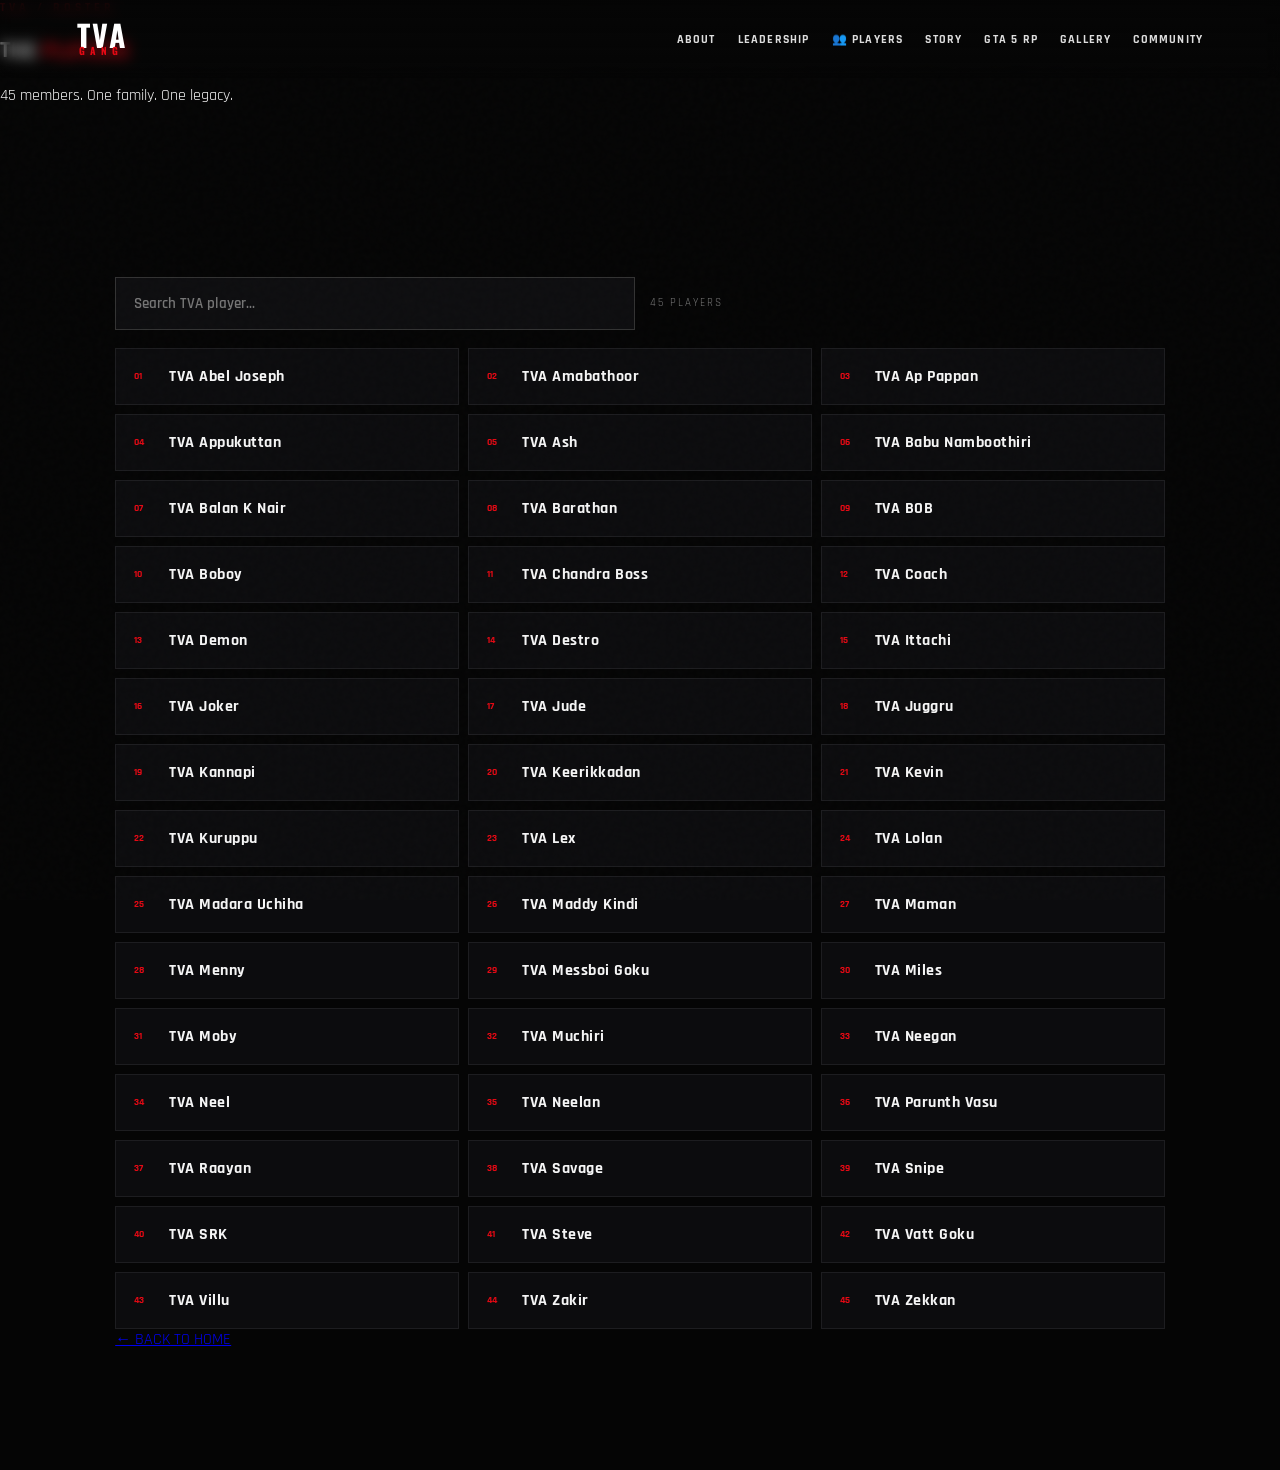
==== players.html @ edc5810c "Create dedicated TVA players page" ====
<!doctype html><html lang="en"><head><meta charset="utf-8"><meta name="viewport" content="width=device-width,initial-scale=1"><title>TVA GANG | Players</title><link rel="preconnect" href="https://fonts.googleapis.com"><link rel="preconnect" href="https://fonts.gstatic.com" crossorigin><link href="https://fonts.googleapis.com/css2?family=Oswald:wght@400;500;600;700&family=Rajdhani:wght@400;500;600;700&display=swap" rel="stylesheet"><link rel="stylesheet" href="style.css"></head><body><div class="noise"></div><header class="nav"><a class="brand" href="index.html"><span>TVA</span><small>GANG</small></a><button class="menu" aria-label="Open menu">☰</button><nav><a href="index.html#about">ABOUT</a><a href="index.html#leadership">LEADERSHIP</a><a class="players-link active" href="players.html">👥 PLAYERS</a><a href="index.html#story">STORY</a><a href="index.html#rp">GTA 5 RP</a><a href="index.html#gallery">GALLERY</a><a href="index.html#community">COMMUNITY</a></nav></header><main><section class="players-hero"><p class="eyebrow">TVA / ROSTER</p><h1>THE <span>PLAYERS</span></h1><p>45 members. One family. One legacy.</p></section><section class="section players-section"><div class="member-tools"><input id="memberSearch" type="search" placeholder="Search TVA player..." aria-label="Search TVA players"><span id="memberCount">45 PLAYERS</span></div><div id="memberGrid" class="member-grid"><div class="member"><b>01</b><span>TVA Abel Joseph</span></div><div class="member"><b>02</b><span>TVA Amabathoor</span></div><div class="member"><b>03</b><span>TVA Ap Pappan</span></div><div class="member"><b>04</b><span>TVA Appukuttan</span></div><div class="member"><b>05</b><span>TVA Ash</span></div><div class="member"><b>06</b><span>TVA Babu Namboothiri</span></div><div class="member"><b>07</b><span>TVA Balan K Nair</span></div><div class="member"><b>08</b><span>TVA Barathan</span></div><div class="member"><b>09</b><span>TVA BOB</span></div><div class="member"><b>10</b><span>TVA Boboy</span></div><div class="member"><b>11</b><span>TVA Chandra Boss</span></div><div class="member"><b>12</b><span>TVA Coach</span></div><div class="member"><b>13</b><span>TVA Demon</span></div><div class="member"><b>14</b><span>TVA Destro</span></div><div class="member"><b>15</b><span>TVA Ittachi</span></div><div class="member"><b>16</b><span>TVA Joker</span></div><div class="member"><b>17</b><span>TVA Jude</span></div><div class="member"><b>18</b><span>TVA Juggru</span></div><div class="member"><b>19</b><span>TVA Kannapi</span></div><div class="member"><b>20</b><span>TVA Keerikkadan</span></div><div class="member"><b>21</b><span>TVA Kevin</span></div><div class="member"><b>22</b><span>TVA Kuruppu</span></div><div class="member"><b>23</b><span>TVA Lex</span></div><div class="member"><b>24</b><span>TVA Lolan</span></div><div class="member"><b>25</b><span>TVA Madara Uchiha</span></div><div class="member"><b>26</b><span>TVA Maddy Kindi</span></div><div class="member"><b>27</b><span>TVA Maman</span></div><div class="member"><b>28</b><span>TVA Menny</span></div><div class="member"><b>29</b><span>TVA Messboi Goku</span></div><div class="member"><b>30</b><span>TVA Miles</span></div><div class="member"><b>31</b><span>TVA Moby</span></div><div class="member"><b>32</b><span>TVA Muchiri</span></div><div class="member"><b>33</b><span>TVA Neegan</span></div><div class="member"><b>34</b><span>TVA Neel</span></div><div class="member"><b>35</b><span>TVA Neelan</span></div><div class="member"><b>36</b><span>TVA Parunth Vasu</span></div><div class="member"><b>37</b><span>TVA Raayan</span></div><div class="member"><b>38</b><span>TVA Savage</span></div><div class="member"><b>39</b><span>TVA Snipe</span></div><div class="member"><b>40</b><span>TVA SRK</span></div><div class="member"><b>41</b><span>TVA Steve</span></div><div class="member"><b>42</b><span>TVA Vatt Goku</span></div><div class="member"><b>43</b><span>TVA Villu</span></div><div class="member"><b>44</b><span>TVA Zakir</span></div><div class="member"><b>45</b><span>TVA Zekkan</span></div></div><a class="back-home" href="index.html">← BACK TO HOME</a></section></main><script src="script.js"></script></body></html>
---- style.css ----
:root{--red:#e50914;--black:#050505;--line:#242428;--text:#f5f5f5}*{box-sizing:border-box}html{scroll-behavior:smooth}body{margin:0;background:var(--black);color:var(--text);font-family:Rajdhani,Arial,sans-serif;overflow-x:hidden}.noise{position:fixed;inset:0;pointer-events:none;z-index:20;opacity:.035;background-image:url("data:image/svg+xml,%3Csvg viewBox='0 0 180 180' xmlns='http://www.w3.org/2000/svg'%3E%3Cfilter id='n'%3E%3CfeTurbulence type='fractalNoise' baseFrequency='.9' numOctaves='4' stitchTiles='stitch'/%3E%3C/filter%3E%3Crect width='100%25' height='100%25' filter='url(%23n)' opacity='.5'/%3E%3C/svg%3E")}.nav{position:fixed;top:0;left:0;right:0;height:78px;z-index:30;display:flex;align-items:center;justify-content:space-between;padding:0 6vw;background:linear-gradient(#050505dd,transparent);backdrop-filter:blur(7px)}.brand{color:#fff;text-decoration:none;display:flex;flex-direction:column;line-height:.8;font-family:Oswald,sans-serif;font-weight:700;letter-spacing:2px}.brand span{font-size:30px}.brand small{font-size:10px;letter-spacing:5px;color:var(--red);margin-left:2px}.nav nav{display:flex;gap:22px}.nav nav a,.social{color:#ddd;text-decoration:none;font-weight:700;letter-spacing:1.2px;font-size:12px;transition:.25s}.nav nav a:hover{color:var(--red)}.menu{display:none;background:none;border:0;color:#fff;font-size:26px}.hero{min-height:100vh;position:relative;display:flex;align-items:center;padding:120px 9vw;overflow:hidden;background:radial-gradient(circle at 75% 45%,#4b0000 0,#170000 23%,transparent 52%),linear-gradient(115deg,#030303 30%,#0d0d0f 100%)}.hero:after{content:"";position:absolute;inset:0;background:linear-gradient(90deg,#000 0%,transparent 70%),linear-gradient(0deg,#050505 0%,transparent 30%);pointer-events:none}.hero-content{position:relative;z-index:2;max-width:850px}.eyebrow{color:var(--red);font-size:12px;font-weight:800;letter-spacing:4px;margin:0 0 18px}.hero h1,h2{font-family:Oswald,sans-serif;margin:0;line-height:.92;letter-spacing:1px}.hero h1{font-size:clamp(65px,10vw,150px)}h2{font-size:clamp(48px,7vw,94px)}h1 span,h2 span{color:var(--red)}.lead{max-width:650px;color:#bbb;font-size:19px;line-height:1.45;margin:30px 0}.actions{display:flex;gap:14px;flex-wrap:wrap}.btn{padding:15px 23px;text-decoration:none;font-weight:800;letter-spacing:1.5px;border:1px solid var(--red);transition:.25s}.primary{background:var(--red);color:#fff}.primary:hover{background:#b90009;transform:translateY(-2px)}.ghost{color:#fff}.ghost:hover{background:#ffffff12}.hero-mark{position:absolute;right:7vw;bottom:8vh;font-family:Oswald;font-size:25vw;font-weight:700;color:#fff;opacity:.025}.scroll{position:absolute;bottom:25px;left:9vw;color:#777;letter-spacing:3px;font-size:10px;z-index:2}.scroll span{color:var(--red);font-size:20px}.section{padding:120px 9vw;position:relative}.about{display:grid;grid-template-columns:1fr 1fr;gap:8vw;align-items:start}.copy{color:#aaa;font-size:19px;line-height:1.65}.dark{background:linear-gradient(180deg,#09090a,#050505);border-top:1px solid #111;border-bottom:1px solid #111}.leadership-grid{display:grid;grid-template-columns:repeat(3,1fr);gap:16px;margin-top:55px}.leader-card{padding:32px;min-height:300px;background:linear-gradient(145deg,#141416,#080809);border:1px solid var(--line);border-top:2px solid #333;transition:.35s}.leader-card:hover{transform:translateY(-7px);border-color:#8d1218}.leader-card.boss{border-top-color:var(--red)}.rank-no{color:#555;font-size:12px}.leader-icon{font-size:35px;color:var(--red);margin:30px 0 12px}.role{color:var(--red);font-size:11px;font-weight:800;letter-spacing:3px}.leader-card h3{font:700 27px Oswald;margin:8px 0}.leader-card p:last-child{color:#888;line-height:1.5}.member-intro{color:#888;font-size:18px;margin:20px 0 0}.member-tools{display:flex;align-items:center;gap:15px;margin:35px 0 18px}.member-tools input{flex:1;max-width:520px;background:#0e0e10;border:1px solid #333;color:#fff;padding:16px 18px;font:600 15px Rajdhani;outline:none}.member-tools input:focus{border-color:var(--red)}.member-tools span{color:#777;font-size:11px;letter-spacing:2px}.member-grid{display:grid;grid-template-columns:repeat(3,1fr);gap:9px}.member{display:flex;align-items:center;gap:15px;padding:17px 18px;background:#0c0c0e;border:1px solid #1d1d20;transition:.25s}.member:hover{border-color:#7c1015;transform:translateX(3px)}.member b{font-size:10px;color:var(--red);min-width:20px}.member span{font-weight:700;letter-spacing:.5px}.timeline{margin-top:55px;border-left:1px solid #333}.timeline>div{padding:0 0 55px 45px;position:relative}.timeline span{position:absolute;left:-16px;top:0;width:32px;height:32px;background:var(--red);display:grid;place-items:center;font-weight:800;font-size:11px}.timeline h3{font:700 24px Oswald;margin:0}.timeline p{color:#888;line-height:1.5}.rp{background:radial-gradient(circle at 50% 50%,#350000,#080808 48%,#050505);text-align:center}.rp-box{max-width:850px;margin:auto}.rp-box>p:not(.eyebrow){color:#bbb;font-size:19px;line-height:1.6}.stats{display:flex;justify-content:center;gap:70px;margin-top:55px}.stats div{display:flex;flex-direction:column}.stats strong{font:700 45px Oswald;color:var(--red)}.stats small{letter-spacing:2px;color:#777}.gallery{display:grid;grid-template-columns:1.2fr .8fr .8fr;grid-template-rows:230px 230px;gap:10px;margin-top:55px}.shot{position:relative;display:flex;align-items:flex-end;padding:22px;font:700 35px Oswald;letter-spacing:2px;background:linear-gradient(135deg,#171719,#09090a);border:1px solid #222;overflow:hidden}.shot:before{content:"";position:absolute;inset:0;background:linear-gradient(135deg,#50000855,transparent 60%);transition:.4s}.shot:hover:before{background:#e5091422}.shot span{font:700 11px Rajdhani;color:#888;margin-left:auto}.s1{grid-row:span 2}.hint{color:#666;font-size:13px;margin-top:14px}.community{text-align:center;background:#080808}.community>p:not(.eyebrow){color:#aaa;font-size:19px}.socials{display:flex;justify-content:center;flex-wrap:wrap;gap:10px;margin-top:40px}.social{min-width:170px;padding:18px 20px;border:1px solid #333;text-align:left}.social span{float:right;color:var(--red)}.social:hover{border-color:var(--red);background:#e5091408}.reveal{opacity:0;transform:translateY(25px);transition:opacity .7s ease,transform .7s ease}.reveal.visible{opacity:1;transform:none}footer{padding:40px 9vw;border-top:1px solid #222;display:flex;align-items:center;gap:35px;flex-wrap:wrap;background:#030303}footer p{font-size:10px;letter-spacing:1.5px;color:#555}code{color:#e88;background:#111;padding:2px 5px}@media(max-width:900px){.nav{height:65px}.menu{display:block}.nav nav{display:none;position:absolute;top:65px;left:0;right:0;background:#070707f5;padding:20px 6vw;flex-direction:column;gap:18px;border-bottom:1px solid #222}.nav nav.open{display:flex}.hero{padding:130px 7vw 90px}.hero h1{font-size:17vw}.hero-mark{right:-5vw;font-size:45vw}.section{padding:85px 7vw}.about{grid-template-columns:1fr;gap:35px}.leadership-grid,.member-grid{grid-template-columns:1fr 1fr}.gallery{grid-template-columns:1fr 1fr;grid-template-rows:180px 180px 180px}.s1{grid-row:span 2}.stats{gap:25px}footer{padding:35px 7vw;display:block}footer p{margin-top:20px}}@media(max-width:520px){.leadership-grid,.member-grid{grid-template-columns:1fr}.member-tools{align-items:stretch;flex-direction:column}.member-tools input{max-width:none}.gallery{grid-template-columns:1fr;grid-template-rows:180px}.s1{grid-row:auto}.stats{justify-content:space-between}.stats strong{font-size:29px}.hero .lead{font-size:16px}.btn{width:100%;text-align:center}}
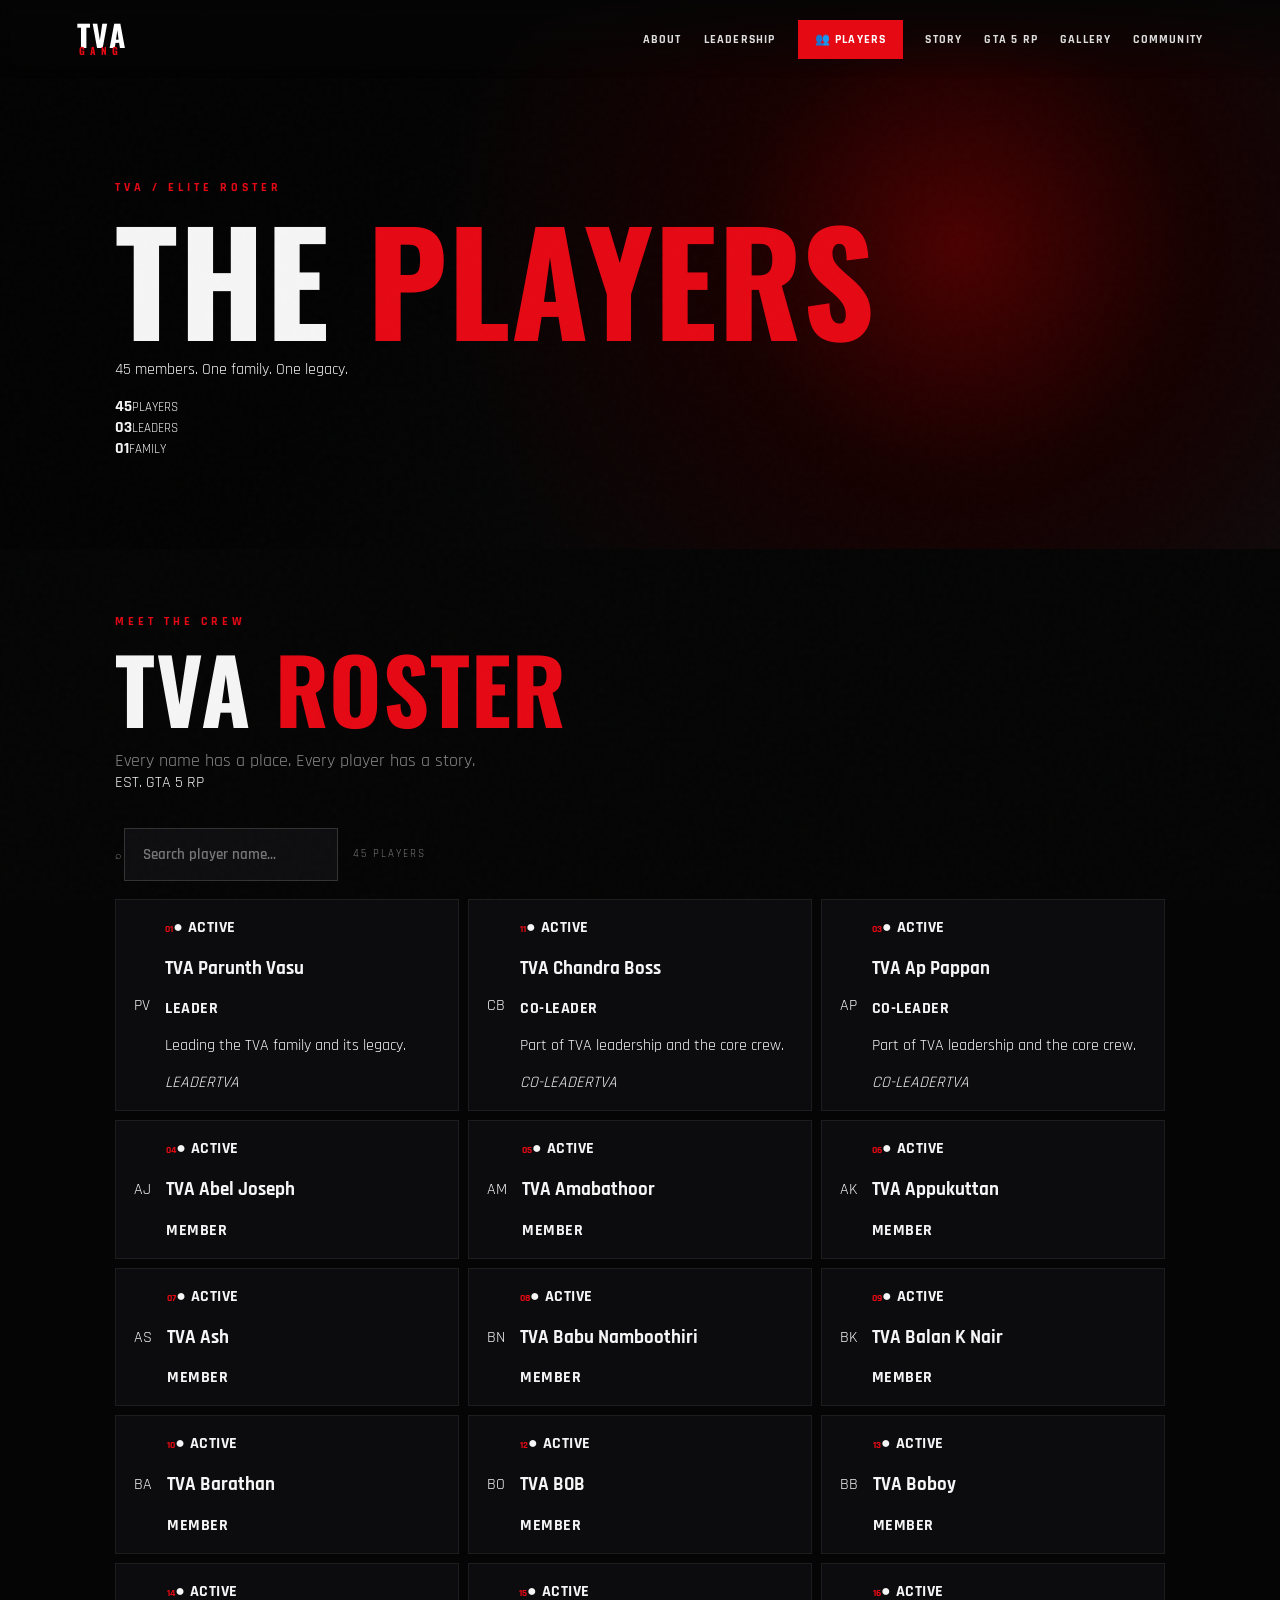
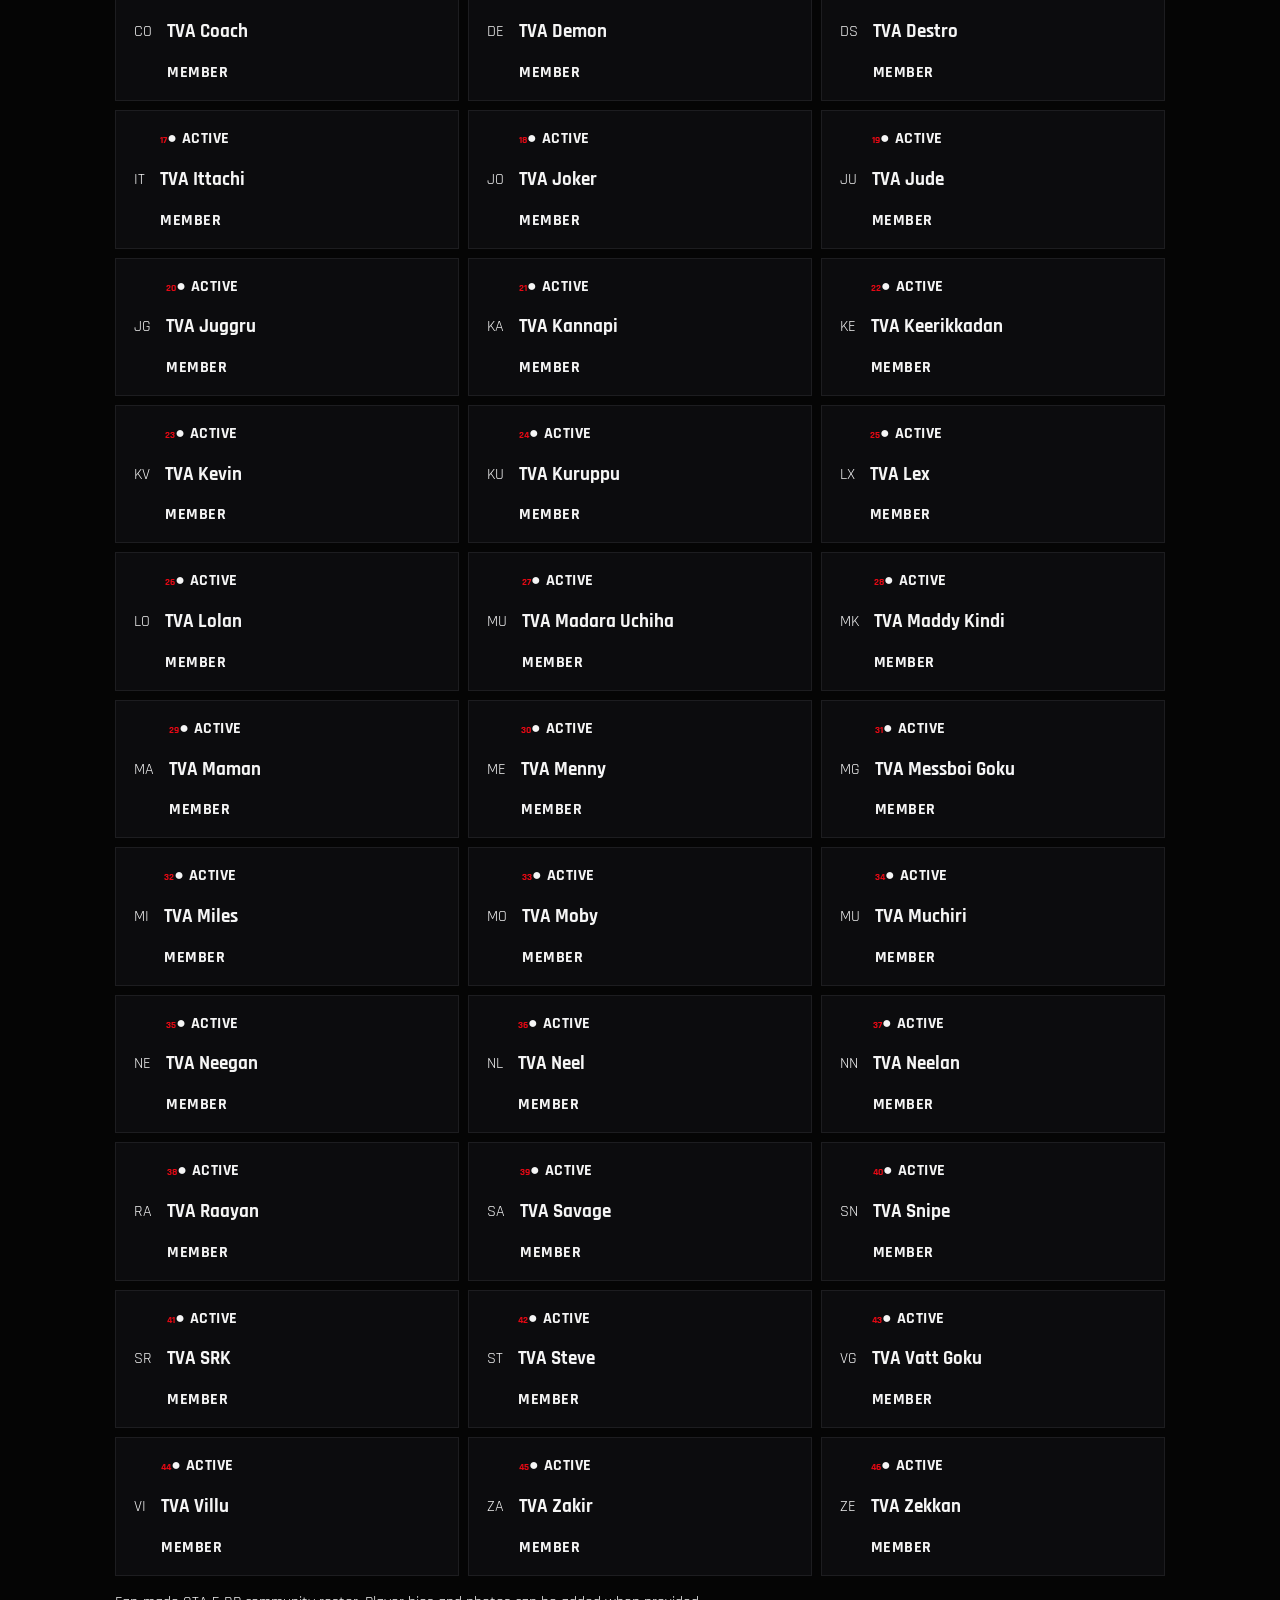
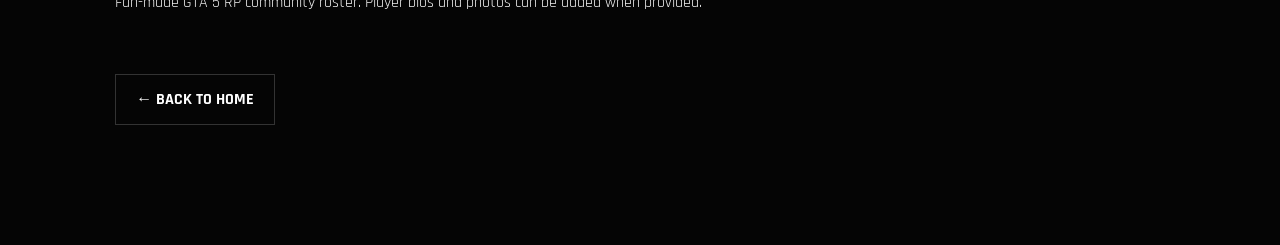
==== commit dbd41125: "Upgrade TVA players page with premium profile cards" ====
--- a/players.html
+++ b/players.html
@@ -1 +1 @@
-<!doctype html><html lang="en"><head><meta charset="utf-8"><meta name="viewport" content="width=device-width,initial-scale=1"><title>TVA GANG | Players</title><link rel="preconnect" href="https://fonts.googleapis.com"><link rel="preconnect" href="https://fonts.gstatic.com" crossorigin><link href="https://fonts.googleapis.com/css2?family=Oswald:wght@400;500;600;700&family=Rajdhani:wght@400;500;600;700&display=swap" rel="stylesheet"><link rel="stylesheet" href="style.css"></head><body><div class="noise"></div><header class="nav"><a class="brand" href="index.html"><span>TVA</span><small>GANG</small></a><button class="menu" aria-label="Open menu">☰</button><nav><a href="index.html#about">ABOUT</a><a href="index.html#leadership">LEADERSHIP</a><a class="players-link active" href="players.html">👥 PLAYERS</a><a href="index.html#story">STORY</a><a href="index.html#rp">GTA 5 RP</a><a href="index.html#gallery">GALLERY</a><a href="index.html#community">COMMUNITY</a></nav></header><main><section class="players-hero"><p class="eyebrow">TVA / ROSTER</p><h1>THE <span>PLAYERS</span></h1><p>45 members. One family. One legacy.</p></section><section class="section players-section"><div class="member-tools"><input id="memberSearch" type="search" placeholder="Search TVA player..." aria-label="Search TVA players"><span id="memberCount">45 PLAYERS</span></div><div id="memberGrid" class="member-grid"><div class="member"><b>01</b><span>TVA Abel Joseph</span></div><div class="member"><b>02</b><span>TVA Amabathoor</span></div><div class="member"><b>03</b><span>TVA Ap Pappan</span></div><div class="member"><b>04</b><span>TVA Appukuttan</span></div><div class="member"><b>05</b><span>TVA Ash</span></div><div class="member"><b>06</b><span>TVA Babu Namboothiri</span></div><div class="member"><b>07</b><span>TVA Balan K Nair</span></div><div class="member"><b>08</b><span>TVA Barathan</span></div><div class="member"><b>09</b><span>TVA BOB</span></div><div class="member"><b>10</b><span>TVA Boboy</span></div><div class="member"><b>11</b><span>TVA Chandra Boss</span></div><div class="member"><b>12</b><span>TVA Coach</span></div><div class="member"><b>13</b><span>TVA Demon</span></div><div class="member"><b>14</b><span>TVA Destro</span></div><div class="member"><b>15</b><span>TVA Ittachi</span></div><div class="member"><b>16</b><span>TVA Joker</span></div><div class="member"><b>17</b><span>TVA Jude</span></div><div class="member"><b>18</b><span>TVA Juggru</span></div><div class="member"><b>19</b><span>TVA Kannapi</span></div><div class="member"><b>20</b><span>TVA Keerikkadan</span></div><div class="member"><b>21</b><span>TVA Kevin</span></div><div class="member"><b>22</b><span>TVA Kuruppu</span></div><div class="member"><b>23</b><span>TVA Lex</span></div><div class="member"><b>24</b><span>TVA Lolan</span></div><div class="member"><b>25</b><span>TVA Madara Uchiha</span></div><div class="member"><b>26</b><span>TVA Maddy Kindi</span></div><div class="member"><b>27</b><span>TVA Maman</span></div><div class="member"><b>28</b><span>TVA Menny</span></div><div class="member"><b>29</b><span>TVA Messboi Goku</span></div><div class="member"><b>30</b><span>TVA Miles</span></div><div class="member"><b>31</b><span>TVA Moby</span></div><div class="member"><b>32</b><span>TVA Muchiri</span></div><div class="member"><b>33</b><span>TVA Neegan</span></div><div class="member"><b>34</b><span>TVA Neel</span></div><div class="member"><b>35</b><span>TVA Neelan</span></div><div class="member"><b>36</b><span>TVA Parunth Vasu</span></div><div class="member"><b>37</b><span>TVA Raayan</span></div><div class="member"><b>38</b><span>TVA Savage</span></div><div class="member"><b>39</b><span>TVA Snipe</span></div><div class="member"><b>40</b><span>TVA SRK</span></div><div class="member"><b>41</b><span>TVA Steve</span></div><div class="member"><b>42</b><span>TVA Vatt Goku</span></div><div class="member"><b>43</b><span>TVA Villu</span></div><div class="member"><b>44</b><span>TVA Zakir</span></div><div class="member"><b>45</b><span>TVA Zekkan</span></div></div><a class="back-home" href="index.html">← BACK TO HOME</a></section></main><script src="script.js"></script></body></html>+<!doctype html><html lang="en"><head><meta charset="utf-8"><meta name="viewport" content="width=device-width,initial-scale=1"><title>TVA GANG | Players</title><link rel="preconnect" href="https://fonts.googleapis.com"><link rel="preconnect" href="https://fonts.gstatic.com" crossorigin><link href="https://fonts.googleapis.com/css2?family=Oswald:wght@400;500;600;700&family=Rajdhani:wght@400;500;600;700&display=swap" rel="stylesheet"><link rel="stylesheet" href="style.css"></head><body><div class="noise"></div><header class="nav"><a class="brand" href="index.html"><span>TVA</span><small>GANG</small></a><button class="menu" aria-label="Open menu">☰</button><nav><a href="index.html#about">ABOUT</a><a href="index.html#leadership">LEADERSHIP</a><a class="players-link active" href="players.html">👥 PLAYERS</a><a href="index.html#story">STORY</a><a href="index.html#rp">GTA 5 RP</a><a href="index.html#gallery">GALLERY</a><a href="index.html#community">COMMUNITY</a></nav></header><main><section class="players-hero"><div class="players-hero-inner"><p class="eyebrow">TVA / ELITE ROSTER</p><h1>THE <span>PLAYERS</span></h1><p>45 members. One family. One legacy.</p><div class="roster-stats"><div><strong>45</strong><small>PLAYERS</small></div><div><strong>03</strong><small>LEADERS</small></div><div><strong>01</strong><small>FAMILY</small></div></div></div></section><section class="section players-section"><div class="section-heading"><div><p class="eyebrow">MEET THE CREW</p><h2>TVA <span>ROSTER</span></h2><p class="member-intro">Every name has a place. Every player has a story.</p></div><span class="roster-badge">EST. GTA 5 RP</span></div><div class="member-tools"><div class="search-wrap"><span>⌕</span><input id="memberSearch" type="search" placeholder="Search player name..." aria-label="Search TVA players"></div><span id="memberCount">45 PLAYERS</span></div><div id="memberGrid" class="member-grid premium-grid"><article class="member featured leader-player"><div class="avatar">PV</div><div class="member-main"><div class="member-top"><b>01</b><span class="status">● ACTIVE</span></div><h3>TVA Parunth Vasu</h3><span class="member-role">LEADER</span><p>Leading the TVA family and its legacy.</p><div class="member-tags"><i>LEADER</i><i>TVA</i></div></div></article><article class="member featured"><div class="avatar">CB</div><div class="member-main"><div class="member-top"><b>11</b><span class="status">● ACTIVE</span></div><h3>TVA Chandra Boss</h3><span class="member-role">CO-LEADER</span><p>Part of TVA leadership and the core crew.</p><div class="member-tags"><i>CO-LEADER</i><i>TVA</i></div></div></article><article class="member featured"><div class="avatar">AP</div><div class="member-main"><div class="member-top"><b>03</b><span class="status">● ACTIVE</span></div><h3>TVA Ap Pappan</h3><span class="member-role">CO-LEADER</span><p>Part of TVA leadership and the core crew.</p><div class="member-tags"><i>CO-LEADER</i><i>TVA</i></div></div></article><div class="member"><div class="avatar">AJ</div><div class="member-main"><div class="member-top"><b>04</b><span class="status">● ACTIVE</span></div><h3>TVA Abel Joseph</h3><span class="member-role">MEMBER</span></div></div><div class="member"><div class="avatar">AM</div><div class="member-main"><div class="member-top"><b>05</b><span class="status">● ACTIVE</span></div><h3>TVA Amabathoor</h3><span class="member-role">MEMBER</span></div></div><div class="member"><div class="avatar">AK</div><div class="member-main"><div class="member-top"><b>06</b><span class="status">● ACTIVE</span></div><h3>TVA Appukuttan</h3><span class="member-role">MEMBER</span></div></div><div class="member"><div class="avatar">AS</div><div class="member-main"><div class="member-top"><b>07</b><span class="status">● ACTIVE</span></div><h3>TVA Ash</h3><span class="member-role">MEMBER</span></div></div><div class="member"><div class="avatar">BN</div><div class="member-main"><div class="member-top"><b>08</b><span class="status">● ACTIVE</span></div><h3>TVA Babu Namboothiri</h3><span class="member-role">MEMBER</span></div></div><div class="member"><div class="avatar">BK</div><div class="member-main"><div class="member-top"><b>09</b><span class="status">● ACTIVE</span></div><h3>TVA Balan K Nair</h3><span class="member-role">MEMBER</span></div></div><div class="member"><div class="avatar">BA</div><div class="member-main"><div class="member-top"><b>10</b><span class="status">● ACTIVE</span></div><h3>TVA Barathan</h3><span class="member-role">MEMBER</span></div></div><div class="member"><div class="avatar">BO</div><div class="member-main"><div class="member-top"><b>12</b><span class="status">● ACTIVE</span></div><h3>TVA BOB</h3><span class="member-role">MEMBER</span></div></div><div class="member"><div class="avatar">BB</div><div class="member-main"><div class="member-top"><b>13</b><span class="status">● ACTIVE</span></div><h3>TVA Boboy</h3><span class="member-role">MEMBER</span></div></div><div class="member"><div class="avatar">CO</div><div class="member-main"><div class="member-top"><b>14</b><span class="status">● ACTIVE</span></div><h3>TVA Coach</h3><span class="member-role">MEMBER</span></div></div><div class="member"><div class="avatar">DE</div><div class="member-main"><div class="member-top"><b>15</b><span class="status">● ACTIVE</span></div><h3>TVA Demon</h3><span class="member-role">MEMBER</span></div></div><div class="member"><div class="avatar">DS</div><div class="member-main"><div class="member-top"><b>16</b><span class="status">● ACTIVE</span></div><h3>TVA Destro</h3><span class="member-role">MEMBER</span></div></div><div class="member"><div class="avatar">IT</div><div class="member-main"><div class="member-top"><b>17</b><span class="status">● ACTIVE</span></div><h3>TVA Ittachi</h3><span class="member-role">MEMBER</span></div></div><div class="member"><div class="avatar">JO</div><div class="member-main"><div class="member-top"><b>18</b><span class="status">● ACTIVE</span></div><h3>TVA Joker</h3><span class="member-role">MEMBER</span></div></div><div class="member"><div class="avatar">JU</div><div class="member-main"><div class="member-top"><b>19</b><span class="status">● ACTIVE</span></div><h3>TVA Jude</h3><span class="member-role">MEMBER</span></div></div><div class="member"><div class="avatar">JG</div><div class="member-main"><div class="member-top"><b>20</b><span class="status">● ACTIVE</span></div><h3>TVA Juggru</h3><span class="member-role">MEMBER</span></div></div><div class="member"><div class="avatar">KA</div><div class="member-main"><div class="member-top"><b>21</b><span class="status">● ACTIVE</span></div><h3>TVA Kannapi</h3><span class="member-role">MEMBER</span></div></div><div class="member"><div class="avatar">KE</div><div class="member-main"><div class="member-top"><b>22</b><span class="status">● ACTIVE</span></div><h3>TVA Keerikkadan</h3><span class="member-role">MEMBER</span></div></div><div class="member"><div class="avatar">KV</div><div class="member-main"><div class="member-top"><b>23</b><span class="status">● ACTIVE</span></div><h3>TVA Kevin</h3><span class="member-role">MEMBER</span></div></div><div class="member"><div class="avatar">KU</div><div class="member-main"><div class="member-top"><b>24</b><span class="status">● ACTIVE</span></div><h3>TVA Kuruppu</h3><span class="member-role">MEMBER</span></div></div><div class="member"><div class="avatar">LX</div><div class="member-main"><div class="member-top"><b>25</b><span class="status">● ACTIVE</span></div><h3>TVA Lex</h3><span class="member-role">MEMBER</span></div></div><div class="member"><div class="avatar">LO</div><div class="member-main"><div class="member-top"><b>26</b><span class="status">● ACTIVE</span></div><h3>TVA Lolan</h3><span class="member-role">MEMBER</span></div></div><div class="member"><div class="avatar">MU</div><div class="member-main"><div class="member-top"><b>27</b><span class="status">● ACTIVE</span></div><h3>TVA Madara Uchiha</h3><span class="member-role">MEMBER</span></div></div><div class="member"><div class="avatar">MK</div><div class="member-main"><div class="member-top"><b>28</b><span class="status">● ACTIVE</span></div><h3>TVA Maddy Kindi</h3><span class="member-role">MEMBER</span></div></div><div class="member"><div class="avatar">MA</div><div class="member-main"><div class="member-top"><b>29</b><span class="status">● ACTIVE</span></div><h3>TVA Maman</h3><span class="member-role">MEMBER</span></div></div><div class="member"><div class="avatar">ME</div><div class="member-main"><div class="member-top"><b>30</b><span class="status">● ACTIVE</span></div><h3>TVA Menny</h3><span class="member-role">MEMBER</span></div></div><div class="member"><div class="avatar">MG</div><div class="member-main"><div class="member-top"><b>31</b><span class="status">● ACTIVE</span></div><h3>TVA Messboi Goku</h3><span class="member-role">MEMBER</span></div></div><div class="member"><div class="avatar">MI</div><div class="member-main"><div class="member-top"><b>32</b><span class="status">● ACTIVE</span></div><h3>TVA Miles</h3><span class="member-role">MEMBER</span></div></div><div class="member"><div class="avatar">MO</div><div class="member-main"><div class="member-top"><b>33</b><span class="status">● ACTIVE</span></div><h3>TVA Moby</h3><span class="member-role">MEMBER</span></div></div><div class="member"><div class="avatar">MU</div><div class="member-main"><div class="member-top"><b>34</b><span class="status">● ACTIVE</span></div><h3>TVA Muchiri</h3><span class="member-role">MEMBER</span></div></div><div class="member"><div class="avatar">NE</div><div class="member-main"><div class="member-top"><b>35</b><span class="status">● ACTIVE</span></div><h3>TVA Neegan</h3><span class="member-role">MEMBER</span></div></div><div class="member"><div class="avatar">NL</div><div class="member-main"><div class="member-top"><b>36</b><span class="status">● ACTIVE</span></div><h3>TVA Neel</h3><span class="member-role">MEMBER</span></div></div><div class="member"><div class="avatar">NN</div><div class="member-main"><div class="member-top"><b>37</b><span class="status">● ACTIVE</span></div><h3>TVA Neelan</h3><span class="member-role">MEMBER</span></div></div><div class="member"><div class="avatar">RA</div><div class="member-main"><div class="member-top"><b>38</b><span class="status">● ACTIVE</span></div><h3>TVA Raayan</h3><span class="member-role">MEMBER</span></div></div><div class="member"><div class="avatar">SA</div><div class="member-main"><div class="member-top"><b>39</b><span class="status">● ACTIVE</span></div><h3>TVA Savage</h3><span class="member-role">MEMBER</span></div></div><div class="member"><div class="avatar">SN</div><div class="member-main"><div class="member-top"><b>40</b><span class="status">● ACTIVE</span></div><h3>TVA Snipe</h3><span class="member-role">MEMBER</span></div></div><div class="member"><div class="avatar">SR</div><div class="member-main"><div class="member-top"><b>41</b><span class="status">● ACTIVE</span></div><h3>TVA SRK</h3><span class="member-role">MEMBER</span></div></div><div class="member"><div class="avatar">ST</div><div class="member-main"><div class="member-top"><b>42</b><span class="status">● ACTIVE</span></div><h3>TVA Steve</h3><span class="member-role">MEMBER</span></div></div><div class="member"><div class="avatar">VG</div><div class="member-main"><div class="member-top"><b>43</b><span class="status">● ACTIVE</span></div><h3>TVA Vatt Goku</h3><span class="member-role">MEMBER</span></div></div><div class="member"><div class="avatar">VI</div><div class="member-main"><div class="member-top"><b>44</b><span class="status">● ACTIVE</span></div><h3>TVA Villu</h3><span class="member-role">MEMBER</span></div></div><div class="member"><div class="avatar">ZA</div><div class="member-main"><div class="member-top"><b>45</b><span class="status">● ACTIVE</span></div><h3>TVA Zakir</h3><span class="member-role">MEMBER</span></div></div><div class="member"><div class="avatar">ZE</div><div class="member-main"><div class="member-top"><b>46</b><span class="status">● ACTIVE</span></div><h3>TVA Zekkan</h3><span class="member-role">MEMBER</span></div></div></div><p class="roster-note">Fan-made GTA 5 RP community roster. Player bios and photos can be added when provided.</p><a class="back-home" href="index.html">← BACK TO HOME</a></section></main><script src="script.js"></script></body></html>
--- a/style.css
+++ b/style.css
@@ -1 +1 @@
-:root{--red:#e50914;--black:#050505;--line:#242428;--text:#f5f5f5}*{box-sizing:border-box}html{scroll-behavior:smooth}body{margin:0;background:var(--black);color:var(--text);font-family:Rajdhani,Arial,sans-serif;overflow-x:hidden}.noise{position:fixed;inset:0;pointer-events:none;z-index:20;opacity:.035;background-image:url("data:image/svg+xml,%3Csvg viewBox='0 0 180 180' xmlns='http://www.w3.org/2000/svg'%3E%3Cfilter id='n'%3E%3CfeTurbulence type='fractalNoise' baseFrequency='.9' numOctaves='4' stitchTiles='stitch'/%3E%3C/filter%3E%3Crect width='100%25' height='100%25' filter='url(%23n)' opacity='.5'/%3E%3C/svg%3E")}.nav{position:fixed;top:0;left:0;right:0;height:78px;z-index:30;display:flex;align-items:center;justify-content:space-between;padding:0 6vw;background:linear-gradient(#050505dd,transparent);backdrop-filter:blur(7px)}.brand{color:#fff;text-decoration:none;display:flex;flex-direction:column;line-height:.8;font-family:Oswald,sans-serif;font-weight:700;letter-spacing:2px}.brand span{font-size:30px}.brand small{font-size:10px;letter-spacing:5px;color:var(--red);margin-left:2px}.nav nav{display:flex;gap:22px}.nav nav a,.social{color:#ddd;text-decoration:none;font-weight:700;letter-spacing:1.2px;font-size:12px;transition:.25s}.nav nav a:hover{color:var(--red)}.menu{display:none;background:none;border:0;color:#fff;font-size:26px}.hero{min-height:100vh;position:relative;display:flex;align-items:center;padding:120px 9vw;overflow:hidden;background:radial-gradient(circle at 75% 45%,#4b0000 0,#170000 23%,transparent 52%),linear-gradient(115deg,#030303 30%,#0d0d0f 100%)}.hero:after{content:"";position:absolute;inset:0;background:linear-gradient(90deg,#000 0%,transparent 70%),linear-gradient(0deg,#050505 0%,transparent 30%);pointer-events:none}.hero-content{position:relative;z-index:2;max-width:850px}.eyebrow{color:var(--red);font-size:12px;font-weight:800;letter-spacing:4px;margin:0 0 18px}.hero h1,h2{font-family:Oswald,sans-serif;margin:0;line-height:.92;letter-spacing:1px}.hero h1{font-size:clamp(65px,10vw,150px)}h2{font-size:clamp(48px,7vw,94px)}h1 span,h2 span{color:var(--red)}.lead{max-width:650px;color:#bbb;font-size:19px;line-height:1.45;margin:30px 0}.actions{display:flex;gap:14px;flex-wrap:wrap}.btn{padding:15px 23px;text-decoration:none;font-weight:800;letter-spacing:1.5px;border:1px solid var(--red);transition:.25s}.primary{background:var(--red);color:#fff}.primary:hover{background:#b90009;transform:translateY(-2px)}.ghost{color:#fff}.ghost:hover{background:#ffffff12}.hero-mark{position:absolute;right:7vw;bottom:8vh;font-family:Oswald;font-size:25vw;font-weight:700;color:#fff;opacity:.025}.scroll{position:absolute;bottom:25px;left:9vw;color:#777;letter-spacing:3px;font-size:10px;z-index:2}.scroll span{color:var(--red);font-size:20px}.section{padding:120px 9vw;position:relative}.about{display:grid;grid-template-columns:1fr 1fr;gap:8vw;align-items:start}.copy{color:#aaa;font-size:19px;line-height:1.65}.dark{background:linear-gradient(180deg,#09090a,#050505);border-top:1px solid #111;border-bottom:1px solid #111}.leadership-grid{display:grid;grid-template-columns:repeat(3,1fr);gap:16px;margin-top:55px}.leader-card{padding:32px;min-height:300px;background:linear-gradient(145deg,#141416,#080809);border:1px solid var(--line);border-top:2px solid #333;transition:.35s}.leader-card:hover{transform:translateY(-7px);border-color:#8d1218}.leader-card.boss{border-top-color:var(--red)}.rank-no{color:#555;font-size:12px}.leader-icon{font-size:35px;color:var(--red);margin:30px 0 12px}.role{color:var(--red);font-size:11px;font-weight:800;letter-spacing:3px}.leader-card h3{font:700 27px Oswald;margin:8px 0}.leader-card p:last-child{color:#888;line-height:1.5}.member-intro{color:#888;font-size:18px;margin:20px 0 0}.member-tools{display:flex;align-items:center;gap:15px;margin:35px 0 18px}.member-tools input{flex:1;max-width:520px;background:#0e0e10;border:1px solid #333;color:#fff;padding:16px 18px;font:600 15px Rajdhani;outline:none}.member-tools input:focus{border-color:var(--red)}.member-tools span{color:#777;font-size:11px;letter-spacing:2px}.member-grid{display:grid;grid-template-columns:repeat(3,1fr);gap:9px}.member{display:flex;align-items:center;gap:15px;padding:17px 18px;background:#0c0c0e;border:1px solid #1d1d20;transition:.25s}.member:hover{border-color:#7c1015;transform:translateX(3px)}.member b{font-size:10px;color:var(--red);min-width:20px}.member span{font-weight:700;letter-spacing:.5px}.timeline{margin-top:55px;border-left:1px solid #333}.timeline>div{padding:0 0 55px 45px;position:relative}.timeline span{position:absolute;left:-16px;top:0;width:32px;height:32px;background:var(--red);display:grid;place-items:center;font-weight:800;font-size:11px}.timeline h3{font:700 24px Oswald;margin:0}.timeline p{color:#888;line-height:1.5}.rp{background:radial-gradient(circle at 50% 50%,#350000,#080808 48%,#050505);text-align:center}.rp-box{max-width:850px;margin:auto}.rp-box>p:not(.eyebrow){color:#bbb;font-size:19px;line-height:1.6}.stats{display:flex;justify-content:center;gap:70px;margin-top:55px}.stats div{display:flex;flex-direction:column}.stats strong{font:700 45px Oswald;color:var(--red)}.stats small{letter-spacing:2px;color:#777}.gallery{display:grid;grid-template-columns:1.2fr .8fr .8fr;grid-template-rows:230px 230px;gap:10px;margin-top:55px}.shot{position:relative;display:flex;align-items:flex-end;padding:22px;font:700 35px Oswald;letter-spacing:2px;background:linear-gradient(135deg,#171719,#09090a);border:1px solid #222;overflow:hidden}.shot:before{content:"";position:absolute;inset:0;background:linear-gradient(135deg,#50000855,transparent 60%);transition:.4s}.shot:hover:before{background:#e5091422}.shot span{font:700 11px Rajdhani;color:#888;margin-left:auto}.s1{grid-row:span 2}.hint{color:#666;font-size:13px;margin-top:14px}.community{text-align:center;background:#080808}.community>p:not(.eyebrow){color:#aaa;font-size:19px}.socials{display:flex;justify-content:center;flex-wrap:wrap;gap:10px;margin-top:40px}.social{min-width:170px;padding:18px 20px;border:1px solid #333;text-align:left}.social span{float:right;color:var(--red)}.social:hover{border-color:var(--red);background:#e5091408}.reveal{opacity:0;transform:translateY(25px);transition:opacity .7s ease,transform .7s ease}.reveal.visible{opacity:1;transform:none}footer{padding:40px 9vw;border-top:1px solid #222;display:flex;align-items:center;gap:35px;flex-wrap:wrap;background:#030303}footer p{font-size:10px;letter-spacing:1.5px;color:#555}code{color:#e88;background:#111;padding:2px 5px}@media(max-width:900px){.nav{height:65px}.menu{display:block}.nav nav{display:none;position:absolute;top:65px;left:0;right:0;background:#070707f5;padding:20px 6vw;flex-direction:column;gap:18px;border-bottom:1px solid #222}.nav nav.open{display:flex}.hero{padding:130px 7vw 90px}.hero h1{font-size:17vw}.hero-mark{right:-5vw;font-size:45vw}.section{padding:85px 7vw}.about{grid-template-columns:1fr;gap:35px}.leadership-grid,.member-grid{grid-template-columns:1fr 1fr}.gallery{grid-template-columns:1fr 1fr;grid-template-rows:180px 180px 180px}.s1{grid-row:span 2}.stats{gap:25px}footer{padding:35px 7vw;display:block}footer p{margin-top:20px}}@media(max-width:520px){.leadership-grid,.member-grid{grid-template-columns:1fr}.member-tools{align-items:stretch;flex-direction:column}.member-tools input{max-width:none}.gallery{grid-template-columns:1fr;grid-template-rows:180px}.s1{grid-row:auto}.stats{justify-content:space-between}.stats strong{font-size:29px}.hero .lead{font-size:16px}.btn{width:100%;text-align:center}}+:root{--red:#e50914;--black:#050505;--line:#242428;--text:#f5f5f5}*{box-sizing:border-box}html{scroll-behavior:smooth}body{margin:0;background:var(--black);color:var(--text);font-family:Rajdhani,Arial,sans-serif;overflow-x:hidden}.noise{position:fixed;inset:0;pointer-events:none;z-index:20;opacity:.035;background-image:url("data:image/svg+xml,%3Csvg viewBox='0 0 180 180' xmlns='http://www.w3.org/2000/svg'%3E%3Cfilter id='n'%3E%3CfeTurbulence type='fractalNoise' baseFrequency='.9' numOctaves='4' stitchTiles='stitch'/%3E%3C/filter%3E%3Crect width='100%25' height='100%25' filter='url(%23n)' opacity='.5'/%3E%3C/svg%3E")}.nav{position:fixed;top:0;left:0;right:0;height:78px;z-index:30;display:flex;align-items:center;justify-content:space-between;padding:0 6vw;background:linear-gradient(#050505dd,transparent);backdrop-filter:blur(7px)}.brand{color:#fff;text-decoration:none;display:flex;flex-direction:column;line-height:.8;font-family:Oswald,sans-serif;font-weight:700;letter-spacing:2px}.brand span{font-size:30px}.brand small{font-size:10px;letter-spacing:5px;color:var(--red);margin-left:2px}.nav nav{display:flex;gap:22px;align-items:center}.nav nav a,.social{color:#ddd;text-decoration:none;font-weight:700;letter-spacing:1.2px;font-size:12px;transition:.25s}.nav nav a:hover{color:var(--red)}.players-link{padding:11px 16px!important;border:1px solid var(--red);background:#e5091412;color:#fff!important}.players-link:hover,.players-link.active{background:var(--red);color:#fff!important}.menu{display:none;background:none;border:0;color:#fff;font-size:26px}.hero{min-height:100vh;position:relative;display:flex;align-items:center;padding:120px 9vw;overflow:hidden;background:radial-gradient(circle at 75% 45%,#4b0000 0,#170000 23%,transparent 52%),linear-gradient(115deg,#030303 30%,#0d0d0f 100%)}.hero:after{content:"";position:absolute;inset:0;background:linear-gradient(90deg,#000 0%,transparent 70%),linear-gradient(0deg,#050505 0%,transparent 30%);pointer-events:none}.hero-content{position:relative;z-index:2;max-width:850px}.eyebrow{color:var(--red);font-size:12px;font-weight:800;letter-spacing:4px;margin:0 0 18px}.hero h1,h2,.players-hero h1{font-family:Oswald,sans-serif;margin:0;line-height:.92;letter-spacing:1px}.hero h1{font-size:clamp(65px,10vw,150px)}h2{font-size:clamp(48px,7vw,94px)}h1 span,h2 span,.players-hero h1 span{color:var(--red)}.lead{max-width:650px;color:#bbb;font-size:19px;line-height:1.45;margin:30px 0}.actions{display:flex;gap:14px;flex-wrap:wrap}.btn{padding:15px 23px;text-decoration:none;font-weight:800;letter-spacing:1.5px;border:1px solid var(--red);transition:.25s}.primary{background:var(--red);color:#fff}.primary:hover{background:#b90009;transform:translateY(-2px)}.ghost{color:#fff}.ghost:hover{background:#ffffff12}.hero-mark{position:absolute;right:7vw;bottom:8vh;font-family:Oswald;font-size:25vw;font-weight:700;color:#fff;opacity:.025}.scroll{position:absolute;bottom:25px;left:9vw;color:#777;letter-spacing:3px;font-size:10px;z-index:2}.scroll span{color:var(--red);font-size:20px}.section{padding:120px 9vw;position:relative}.about{display:grid;grid-template-columns:1fr 1fr;gap:8vw;align-items:start}.copy{color:#aaa;font-size:19px;line-height:1.65}.dark{background:linear-gradient(180deg,#09090a,#050505);border-top:1px solid #111;border-bottom:1px solid #111}.leadership-grid{display:grid;grid-template-columns:repeat(3,1fr);gap:16px;margin-top:55px}.leader-card{padding:32px;min-height:300px;background:linear-gradient(145deg,#141416,#080809);border:1px solid var(--line);border-top:2px solid #333;transition:.35s}.leader-card:hover{transform:translateY(-7px);border-color:#8d1218}.leader-card.boss{border-top-color:var(--red)}.rank-no{color:#555;font-size:12px}.leader-icon{font-size:35px;color:var(--red);margin:30px 0 12px}.role{color:var(--red);font-size:11px;font-weight:800;letter-spacing:3px}.leader-card h3{font:700 27px Oswald;margin:8px 0}.leader-card p:last-child{color:#888;line-height:1.5}.center-action{text-align:center;margin-top:35px}.member-intro{color:#888;font-size:18px;margin:20px 0 0}.member-tools{display:flex;align-items:center;gap:15px;margin:35px 0 18px}.member-tools input{flex:1;max-width:520px;background:#0e0e10;border:1px solid #333;color:#fff;padding:16px 18px;font:600 15px Rajdhani;outline:none}.member-tools input:focus{border-color:var(--red)}.member-tools span{color:#777;font-size:11px;letter-spacing:2px}.member-grid{display:grid;grid-template-columns:repeat(3,1fr);gap:9px}.member{display:flex;align-items:center;gap:15px;padding:17px 18px;background:#0c0c0e;border:1px solid #1d1d20;transition:.25s}.member:hover{border-color:#7c1015;transform:translateX(3px)}.member b{font-size:10px;color:var(--red);min-width:20px}.member span{font-weight:700;letter-spacing:.5px}.timeline{margin-top:55px;border-left:1px solid #333}.timeline>div{padding:0 0 55px 45px;position:relative}.timeline span{position:absolute;left:-16px;top:0;width:32px;height:32px;background:var(--red);display:grid;place-items:center;font-weight:800;font-size:11px}.timeline h3{font:700 24px Oswald;margin:0}.timeline p{color:#888;line-height:1.5}.rp{background:radial-gradient(circle at 50% 50%,#350000,#080808 48%,#050505);text-align:center}.rp-box{max-width:850px;margin:auto}.rp-box>p:not(.eyebrow){color:#bbb;font-size:19px;line-height:1.6}.stats{display:flex;justify-content:center;gap:70px;margin-top:55px}.stats div{display:flex;flex-direction:column}.stats strong{font:700 45px Oswald;color:var(--red)}.stats small{letter-spacing:2px;color:#777}.gallery{display:grid;grid-template-columns:1.2fr .8fr .8fr;grid-template-rows:230px 230px;gap:10px;margin-top:55px}.shot{position:relative;display:flex;align-items:flex-end;padding:22px;font:700 35px Oswald;letter-spacing:2px;background:linear-gradient(135deg,#171719,#09090a);border:1px solid #222;overflow:hidden}.shot:before{content:"";position:absolute;inset:0;background:linear-gradient(135deg,#50000855,transparent 60%);transition:.4s}.shot:hover:before{background:#e5091422}.shot span{font:700 11px Rajdhani;color:#888;margin-left:auto}.s1{grid-row:span 2}.hint{color:#666;font-size:13px;margin-top:14px}.community{text-align:center;background:#080808}.community>p:not(.eyebrow){color:#aaa;font-size:19px}.socials{display:flex;justify-content:center;flex-wrap:wrap;gap:10px;margin-top:40px}.social{min-width:170px;padding:18px 20px;border:1px solid #333;text-align:left}.social span{float:right;color:var(--red)}.social:hover{border-color:var(--red);background:#e5091408}.reveal{opacity:0;transform:translateY(25px);transition:opacity .7s ease,transform .7s ease}.reveal.visible{opacity:1;transform:none}.players-hero{min-height:55vh;padding:180px 9vw 90px;display:flex;flex-direction:column;justify-content:center;background:radial-gradient(circle at 75% 45%,#4b0000 0,#170000 23%,transparent 52%),linear-gradient(115deg,#030303 30%,#0d0d0f 100%)}.players-hero h1{font-size:clamp(70px,11vw,150px)}.players-hero p:last-child{color:#aaa;font-size:20px}.players-section{padding-top:65px}.back-home{display:inline-block;margin-top:45px;color:#fff;text-decoration:none;border:1px solid #333;padding:14px 20px;font-weight:800}.back-home:hover{border-color:var(--red);color:var(--red)}footer{padding:40px 9vw;border-top:1px solid #222;display:flex;align-items:center;gap:35px;flex-wrap:wrap;background:#030303}footer p{font-size:10px;letter-spacing:1.5px;color:#555}code{color:#e88;background:#111;padding:2px 5px}@media(max-width:900px){.nav{height:65px}.menu{display:block}.nav nav{display:none;position:absolute;top:65px;left:0;right:0;background:#070707f5;padding:20px 6vw;flex-direction:column;gap:18px;border-bottom:1px solid #222}.nav nav.open{display:flex}.hero{padding:130px 7vw 90px}.hero h1{font-size:17vw}.hero-mark{right:-5vw;font-size:45vw}.section{padding:85px 7vw}.about{grid-template-columns:1fr;gap:35px}.leadership-grid,.member-grid{grid-template-columns:1fr 1fr}.gallery{grid-template-columns:1fr 1fr;grid-template-rows:180px 180px 180px}.s1{grid-row:span 2}.stats{gap:25px}footer{padding:35px 7vw;display:block}footer p{margin-top:20px}}@media(max-width:520px){.leadership-grid,.member-grid{grid-template-columns:1fr}.member-tools{align-items:stretch;flex-direction:column}.member-tools input{max-width:none}.gallery{grid-template-columns:1fr;grid-template-rows:180px}.s1{grid-row:auto}.stats{justify-content:space-between}.stats strong{font-size:29px}.hero .lead{font-size:16px}.btn{width:100%;text-align:center}}
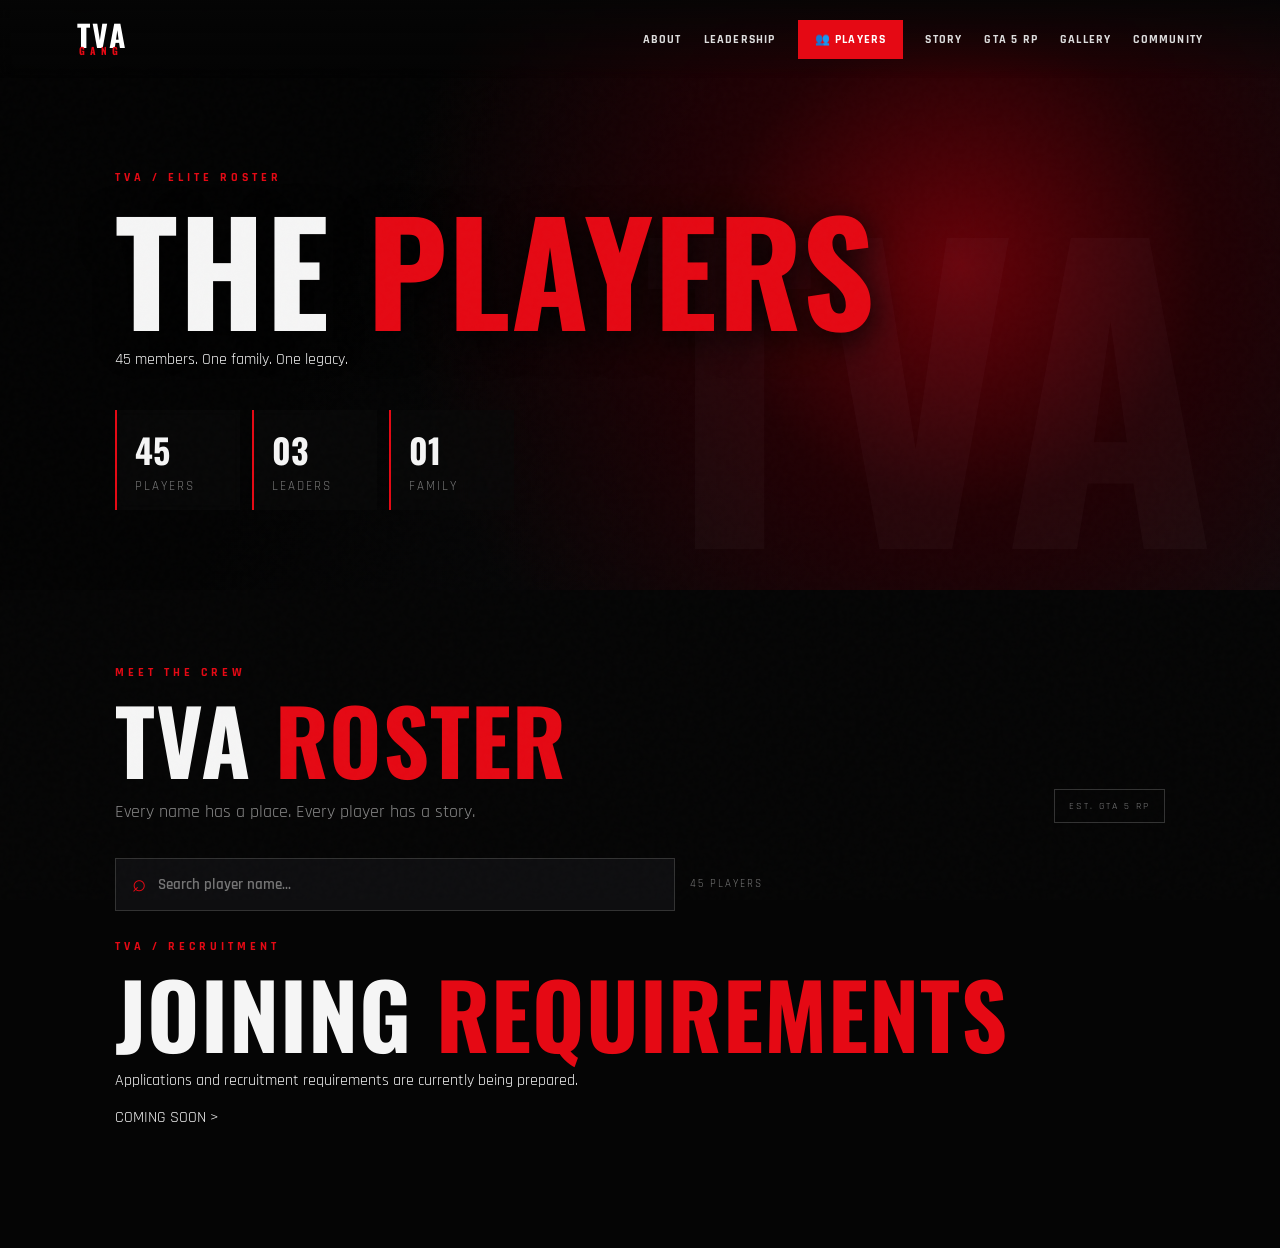
==== commit 713b8260: "Add coming soon requirements section to Players page" ====
--- a/players.html
+++ b/players.html
@@ -1 +1 @@
-<!doctype html><html lang="en"><head><meta charset="utf-8"><meta name="viewport" content="width=device-width,initial-scale=1"><title>TVA GANG | Players</title><link rel="preconnect" href="https://fonts.googleapis.com"><link rel="preconnect" href="https://fonts.gstatic.com" crossorigin><link href="https://fonts.googleapis.com/css2?family=Oswald:wght@400;500;600;700&family=Rajdhani:wght@400;500;600;700&display=swap" rel="stylesheet"><link rel="stylesheet" href="style.css"></head><body><div class="noise"></div><header class="nav"><a class="brand" href="index.html"><span>TVA</span><small>GANG</small></a><button class="menu" aria-label="Open menu">☰</button><nav><a href="index.html#about">ABOUT</a><a href="index.html#leadership">LEADERSHIP</a><a class="players-link active" href="players.html">👥 PLAYERS</a><a href="index.html#story">STORY</a><a href="index.html#rp">GTA 5 RP</a><a href="index.html#gallery">GALLERY</a><a href="index.html#community">COMMUNITY</a></nav></header><main><section class="players-hero"><div class="players-hero-inner"><p class="eyebrow">TVA / ELITE ROSTER</p><h1>THE <span>PLAYERS</span></h1><p>45 members. One family. One legacy.</p><div class="roster-stats"><div><strong>45</strong><small>PLAYERS</small></div><div><strong>03</strong><small>LEADERS</small></div><div><strong>01</strong><small>FAMILY</small></div></div></div></section><section class="section players-section"><div class="section-heading"><div><p class="eyebrow">MEET THE CREW</p><h2>TVA <span>ROSTER</span></h2><p class="member-intro">Every name has a place. Every player has a story.</p></div><span class="roster-badge">EST. GTA 5 RP</span></div><div class="member-tools"><div class="search-wrap"><span>⌕</span><input id="memberSearch" type="search" placeholder="Search player name..." aria-label="Search TVA players"></div><span id="memberCount">45 PLAYERS</span></div><div id="memberGrid" class="member-grid premium-grid"><article class="member featured leader-player"><div class="avatar">PV</div><div class="member-main"><div class="member-top"><b>01</b><span class="status">● ACTIVE</span></div><h3>TVA Parunth Vasu</h3><span class="member-role">LEADER</span><p>Leading the TVA family and its legacy.</p><div class="member-tags"><i>LEADER</i><i>TVA</i></div></div></article><article class="member featured"><div class="avatar">CB</div><div class="member-main"><div class="member-top"><b>11</b><span class="status">● ACTIVE</span></div><h3>TVA Chandra Boss</h3><span class="member-role">CO-LEADER</span><p>Part of TVA leadership and the core crew.</p><div class="member-tags"><i>CO-LEADER</i><i>TVA</i></div></div></article><article class="member featured"><div class="avatar">AP</div><div class="member-main"><div class="member-top"><b>03</b><span class="status">● ACTIVE</span></div><h3>TVA Ap Pappan</h3><span class="member-role">CO-LEADER</span><p>Part of TVA leadership and the core crew.</p><div class="member-tags"><i>CO-LEADER</i><i>TVA</i></div></div></article><div class="member"><div class="avatar">AJ</div><div class="member-main"><div class="member-top"><b>04</b><span class="status">● ACTIVE</span></div><h3>TVA Abel Joseph</h3><span class="member-role">MEMBER</span></div></div><div class="member"><div class="avatar">AM</div><div class="member-main"><div class="member-top"><b>05</b><span class="status">● ACTIVE</span></div><h3>TVA Amabathoor</h3><span class="member-role">MEMBER</span></div></div><div class="member"><div class="avatar">AK</div><div class="member-main"><div class="member-top"><b>06</b><span class="status">● ACTIVE</span></div><h3>TVA Appukuttan</h3><span class="member-role">MEMBER</span></div></div><div class="member"><div class="avatar">AS</div><div class="member-main"><div class="member-top"><b>07</b><span class="status">● ACTIVE</span></div><h3>TVA Ash</h3><span class="member-role">MEMBER</span></div></div><div class="member"><div class="avatar">BN</div><div class="member-main"><div class="member-top"><b>08</b><span class="status">● ACTIVE</span></div><h3>TVA Babu Namboothiri</h3><span class="member-role">MEMBER</span></div></div><div class="member"><div class="avatar">BK</div><div class="member-main"><div class="member-top"><b>09</b><span class="status">● ACTIVE</span></div><h3>TVA Balan K Nair</h3><span class="member-role">MEMBER</span></div></div><div class="member"><div class="avatar">BA</div><div class="member-main"><div class="member-top"><b>10</b><span class="status">● ACTIVE</span></div><h3>TVA Barathan</h3><span class="member-role">MEMBER</span></div></div><div class="member"><div class="avatar">BO</div><div class="member-main"><div class="member-top"><b>12</b><span class="status">● ACTIVE</span></div><h3>TVA BOB</h3><span class="member-role">MEMBER</span></div></div><div class="member"><div class="avatar">BB</div><div class="member-main"><div class="member-top"><b>13</b><span class="status">● ACTIVE</span></div><h3>TVA Boboy</h3><span class="member-role">MEMBER</span></div></div><div class="member"><div class="avatar">CO</div><div class="member-main"><div class="member-top"><b>14</b><span class="status">● ACTIVE</span></div><h3>TVA Coach</h3><span class="member-role">MEMBER</span></div></div><div class="member"><div class="avatar">DE</div><div class="member-main"><div class="member-top"><b>15</b><span class="status">● ACTIVE</span></div><h3>TVA Demon</h3><span class="member-role">MEMBER</span></div></div><div class="member"><div class="avatar">DS</div><div class="member-main"><div class="member-top"><b>16</b><span class="status">● ACTIVE</span></div><h3>TVA Destro</h3><span class="member-role">MEMBER</span></div></div><div class="member"><div class="avatar">IT</div><div class="member-main"><div class="member-top"><b>17</b><span class="status">● ACTIVE</span></div><h3>TVA Ittachi</h3><span class="member-role">MEMBER</span></div></div><div class="member"><div class="avatar">JO</div><div class="member-main"><div class="member-top"><b>18</b><span class="status">● ACTIVE</span></div><h3>TVA Joker</h3><span class="member-role">MEMBER</span></div></div><div class="member"><div class="avatar">JU</div><div class="member-main"><div class="member-top"><b>19</b><span class="status">● ACTIVE</span></div><h3>TVA Jude</h3><span class="member-role">MEMBER</span></div></div><div class="member"><div class="avatar">JG</div><div class="member-main"><div class="member-top"><b>20</b><span class="status">● ACTIVE</span></div><h3>TVA Juggru</h3><span class="member-role">MEMBER</span></div></div><div class="member"><div class="avatar">KA</div><div class="member-main"><div class="member-top"><b>21</b><span class="status">● ACTIVE</span></div><h3>TVA Kannapi</h3><span class="member-role">MEMBER</span></div></div><div class="member"><div class="avatar">KE</div><div class="member-main"><div class="member-top"><b>22</b><span class="status">● ACTIVE</span></div><h3>TVA Keerikkadan</h3><span class="member-role">MEMBER</span></div></div><div class="member"><div class="avatar">KV</div><div class="member-main"><div class="member-top"><b>23</b><span class="status">● ACTIVE</span></div><h3>TVA Kevin</h3><span class="member-role">MEMBER</span></div></div><div class="member"><div class="avatar">KU</div><div class="member-main"><div class="member-top"><b>24</b><span class="status">● ACTIVE</span></div><h3>TVA Kuruppu</h3><span class="member-role">MEMBER</span></div></div><div class="member"><div class="avatar">LX</div><div class="member-main"><div class="member-top"><b>25</b><span class="status">● ACTIVE</span></div><h3>TVA Lex</h3><span class="member-role">MEMBER</span></div></div><div class="member"><div class="avatar">LO</div><div class="member-main"><div class="member-top"><b>26</b><span class="status">● ACTIVE</span></div><h3>TVA Lolan</h3><span class="member-role">MEMBER</span></div></div><div class="member"><div class="avatar">MU</div><div class="member-main"><div class="member-top"><b>27</b><span class="status">● ACTIVE</span></div><h3>TVA Madara Uchiha</h3><span class="member-role">MEMBER</span></div></div><div class="member"><div class="avatar">MK</div><div class="member-main"><div class="member-top"><b>28</b><span class="status">● ACTIVE</span></div><h3>TVA Maddy Kindi</h3><span class="member-role">MEMBER</span></div></div><div class="member"><div class="avatar">MA</div><div class="member-main"><div class="member-top"><b>29</b><span class="status">● ACTIVE</span></div><h3>TVA Maman</h3><span class="member-role">MEMBER</span></div></div><div class="member"><div class="avatar">ME</div><div class="member-main"><div class="member-top"><b>30</b><span class="status">● ACTIVE</span></div><h3>TVA Menny</h3><span class="member-role">MEMBER</span></div></div><div class="member"><div class="avatar">MG</div><div class="member-main"><div class="member-top"><b>31</b><span class="status">● ACTIVE</span></div><h3>TVA Messboi Goku</h3><span class="member-role">MEMBER</span></div></div><div class="member"><div class="avatar">MI</div><div class="member-main"><div class="member-top"><b>32</b><span class="status">● ACTIVE</span></div><h3>TVA Miles</h3><span class="member-role">MEMBER</span></div></div><div class="member"><div class="avatar">MO</div><div class="member-main"><div class="member-top"><b>33</b><span class="status">● ACTIVE</span></div><h3>TVA Moby</h3><span class="member-role">MEMBER</span></div></div><div class="member"><div class="avatar">MU</div><div class="member-main"><div class="member-top"><b>34</b><span class="status">● ACTIVE</span></div><h3>TVA Muchiri</h3><span class="member-role">MEMBER</span></div></div><div class="member"><div class="avatar">NE</div><div class="member-main"><div class="member-top"><b>35</b><span class="status">● ACTIVE</span></div><h3>TVA Neegan</h3><span class="member-role">MEMBER</span></div></div><div class="member"><div class="avatar">NL</div><div class="member-main"><div class="member-top"><b>36</b><span class="status">● ACTIVE</span></div><h3>TVA Neel</h3><span class="member-role">MEMBER</span></div></div><div class="member"><div class="avatar">NN</div><div class="member-main"><div class="member-top"><b>37</b><span class="status">● ACTIVE</span></div><h3>TVA Neelan</h3><span class="member-role">MEMBER</span></div></div><div class="member"><div class="avatar">RA</div><div class="member-main"><div class="member-top"><b>38</b><span class="status">● ACTIVE</span></div><h3>TVA Raayan</h3><span class="member-role">MEMBER</span></div></div><div class="member"><div class="avatar">SA</div><div class="member-main"><div class="member-top"><b>39</b><span class="status">● ACTIVE</span></div><h3>TVA Savage</h3><span class="member-role">MEMBER</span></div></div><div class="member"><div class="avatar">SN</div><div class="member-main"><div class="member-top"><b>40</b><span class="status">● ACTIVE</span></div><h3>TVA Snipe</h3><span class="member-role">MEMBER</span></div></div><div class="member"><div class="avatar">SR</div><div class="member-main"><div class="member-top"><b>41</b><span class="status">● ACTIVE</span></div><h3>TVA SRK</h3><span class="member-role">MEMBER</span></div></div><div class="member"><div class="avatar">ST</div><div class="member-main"><div class="member-top"><b>42</b><span class="status">● ACTIVE</span></div><h3>TVA Steve</h3><span class="member-role">MEMBER</span></div></div><div class="member"><div class="avatar">VG</div><div class="member-main"><div class="member-top"><b>43</b><span class="status">● ACTIVE</span></div><h3>TVA Vatt Goku</h3><span class="member-role">MEMBER</span></div></div><div class="member"><div class="avatar">VI</div><div class="member-main"><div class="member-top"><b>44</b><span class="status">● ACTIVE</span></div><h3>TVA Villu</h3><span class="member-role">MEMBER</span></div></div><div class="member"><div class="avatar">ZA</div><div class="member-main"><div class="member-top"><b>45</b><span class="status">● ACTIVE</span></div><h3>TVA Zakir</h3><span class="member-role">MEMBER</span></div></div><div class="member"><div class="avatar">ZE</div><div class="member-main"><div class="member-top"><b>46</b><span class="status">● ACTIVE</span></div><h3>TVA Zekkan</h3><span class="member-role">MEMBER</span></div></div></div><p class="roster-note">Fan-made GTA 5 RP community roster. Player bios and photos can be added when provided.</p><a class="back-home" href="index.html">← BACK TO HOME</a></section></main><script src="script.js"></script></body></html>+<!doctype html><html lang="en"><head><meta charset="utf-8"><meta name="viewport" content="width=device-width,initial-scale=1"><title>TVA GANG | Players</title><link rel="preconnect" href="https://fonts.googleapis.com"><link rel="preconnect" href="https://fonts.gstatic.com" crossorigin><link href="https://fonts.googleapis.com/css2?family=Oswald:wght@400;500;600;700&family=Rajdhani:wght@400;500;600;700&display=swap" rel="stylesheet"><link rel="stylesheet" href="style.css"></head><body><div class="noise"></div><header class="nav"><a class="brand" href="index.html"><span>TVA</span><small>GANG</small></a><button class="menu" aria-label="Open menu">☰</button><nav><a href="index.html#about">ABOUT</a><a href="index.html#leadership">LEADERSHIP</a><a class="players-link active" href="players.html">👥 PLAYERS</a><a href="index.html#story">STORY</a><a href="index.html#rp">GTA 5 RP</a><a href="index.html#gallery">GALLERY</a><a href="index.html#community">COMMUNITY</a></nav></header><main><section class="players-hero"><div class="players-hero-inner"><p class="eyebrow">TVA / ELITE ROSTER</p><h1>THE <span>PLAYERS</span></h1><p>45 members. One family. One legacy.</p><div class="roster-stats"><div><strong>45</strong><small>PLAYERS</small></div><div><strong>03</strong><small>LEADERS</small></div><div><strong>01</strong><small>FAMILY</small></div></div></div></section><section class="section players-section"><div class="section-heading"><div><p class="eyebrow">MEET THE CREW</p><h2>TVA <span>ROSTER</span></h2><p class="member-intro">Every name has a place. Every player has a story.</p></div><span class="roster-badge">EST. GTA 5 RP</span></div><div class="member-tools"><div class="search-wrap"><span>⌕</span><input id="memberSearch" type="search" placeholder="Search player name..." aria-label="Search TVA players"></div><span id="memberCount">45 PLAYERS</span></div><div class="requirements-card"><p class="eyebrow">TVA / RECRUITMENT</p><h2>JOINING <span>REQUIREMENTS</span></h2><p>Applications and recruitment requirements are currently being prepared.</p><div class="coming-soon">COMING SOON &gt;</div></div><div id="memberGrid" class="member-grid premium-grid">
--- a/style.css
+++ b/style.css
@@ -1 +1 @@
-:root{--red:#e50914;--black:#050505;--line:#242428;--text:#f5f5f5}*{box-sizing:border-box}html{scroll-behavior:smooth}body{margin:0;background:var(--black);color:var(--text);font-family:Rajdhani,Arial,sans-serif;overflow-x:hidden}.noise{position:fixed;inset:0;pointer-events:none;z-index:20;opacity:.035;background-image:url("data:image/svg+xml,%3Csvg viewBox='0 0 180 180' xmlns='http://www.w3.org/2000/svg'%3E%3Cfilter id='n'%3E%3CfeTurbulence type='fractalNoise' baseFrequency='.9' numOctaves='4' stitchTiles='stitch'/%3E%3C/filter%3E%3Crect width='100%25' height='100%25' filter='url(%23n)' opacity='.5'/%3E%3C/svg%3E")}.nav{position:fixed;top:0;left:0;right:0;height:78px;z-index:30;display:flex;align-items:center;justify-content:space-between;padding:0 6vw;background:linear-gradient(#050505dd,transparent);backdrop-filter:blur(7px)}.brand{color:#fff;text-decoration:none;display:flex;flex-direction:column;line-height:.8;font-family:Oswald,sans-serif;font-weight:700;letter-spacing:2px}.brand span{font-size:30px}.brand small{font-size:10px;letter-spacing:5px;color:var(--red);margin-left:2px}.nav nav{display:flex;gap:22px;align-items:center}.nav nav a,.social{color:#ddd;text-decoration:none;font-weight:700;letter-spacing:1.2px;font-size:12px;transition:.25s}.nav nav a:hover{color:var(--red)}.players-link{padding:11px 16px!important;border:1px solid var(--red);background:#e5091412;color:#fff!important}.players-link:hover,.players-link.active{background:var(--red);color:#fff!important}.menu{display:none;background:none;border:0;color:#fff;font-size:26px}.hero{min-height:100vh;position:relative;display:flex;align-items:center;padding:120px 9vw;overflow:hidden;background:radial-gradient(circle at 75% 45%,#4b0000 0,#170000 23%,transparent 52%),linear-gradient(115deg,#030303 30%,#0d0d0f 100%)}.hero:after{content:"";position:absolute;inset:0;background:linear-gradient(90deg,#000 0%,transparent 70%),linear-gradient(0deg,#050505 0%,transparent 30%);pointer-events:none}.hero-content{position:relative;z-index:2;max-width:850px}.eyebrow{color:var(--red);font-size:12px;font-weight:800;letter-spacing:4px;margin:0 0 18px}.hero h1,h2,.players-hero h1{font-family:Oswald,sans-serif;margin:0;line-height:.92;letter-spacing:1px}.hero h1{font-size:clamp(65px,10vw,150px)}h2{font-size:clamp(48px,7vw,94px)}h1 span,h2 span,.players-hero h1 span{color:var(--red)}.lead{max-width:650px;color:#bbb;font-size:19px;line-height:1.45;margin:30px 0}.actions{display:flex;gap:14px;flex-wrap:wrap}.btn{padding:15px 23px;text-decoration:none;font-weight:800;letter-spacing:1.5px;border:1px solid var(--red);transition:.25s}.primary{background:var(--red);color:#fff}.primary:hover{background:#b90009;transform:translateY(-2px)}.ghost{color:#fff}.ghost:hover{background:#ffffff12}.hero-mark{position:absolute;right:7vw;bottom:8vh;font-family:Oswald;font-size:25vw;font-weight:700;color:#fff;opacity:.025}.scroll{position:absolute;bottom:25px;left:9vw;color:#777;letter-spacing:3px;font-size:10px;z-index:2}.scroll span{color:var(--red);font-size:20px}.section{padding:120px 9vw;position:relative}.about{display:grid;grid-template-columns:1fr 1fr;gap:8vw;align-items:start}.copy{color:#aaa;font-size:19px;line-height:1.65}.dark{background:linear-gradient(180deg,#09090a,#050505);border-top:1px solid #111;border-bottom:1px solid #111}.leadership-grid{display:grid;grid-template-columns:repeat(3,1fr);gap:16px;margin-top:55px}.leader-card{padding:32px;min-height:300px;background:linear-gradient(145deg,#141416,#080809);border:1px solid var(--line);border-top:2px solid #333;transition:.35s}.leader-card:hover{transform:translateY(-7px);border-color:#8d1218}.leader-card.boss{border-top-color:var(--red)}.rank-no{color:#555;font-size:12px}.leader-icon{font-size:35px;color:var(--red);margin:30px 0 12px}.role{color:var(--red);font-size:11px;font-weight:800;letter-spacing:3px}.leader-card h3{font:700 27px Oswald;margin:8px 0}.leader-card p:last-child{color:#888;line-height:1.5}.center-action{text-align:center;margin-top:35px}.member-intro{color:#888;font-size:18px;margin:20px 0 0}.member-tools{display:flex;align-items:center;gap:15px;margin:35px 0 18px}.member-tools input{flex:1;max-width:520px;background:#0e0e10;border:1px solid #333;color:#fff;padding:16px 18px;font:600 15px Rajdhani;outline:none}.member-tools input:focus{border-color:var(--red)}.member-tools span{color:#777;font-size:11px;letter-spacing:2px}.member-grid{display:grid;grid-template-columns:repeat(3,1fr);gap:9px}.member{display:flex;align-items:center;gap:15px;padding:17px 18px;background:#0c0c0e;border:1px solid #1d1d20;transition:.25s}.member:hover{border-color:#7c1015;transform:translateX(3px)}.member b{font-size:10px;color:var(--red);min-width:20px}.member span{font-weight:700;letter-spacing:.5px}.timeline{margin-top:55px;border-left:1px solid #333}.timeline>div{padding:0 0 55px 45px;position:relative}.timeline span{position:absolute;left:-16px;top:0;width:32px;height:32px;background:var(--red);display:grid;place-items:center;font-weight:800;font-size:11px}.timeline h3{font:700 24px Oswald;margin:0}.timeline p{color:#888;line-height:1.5}.rp{background:radial-gradient(circle at 50% 50%,#350000,#080808 48%,#050505);text-align:center}.rp-box{max-width:850px;margin:auto}.rp-box>p:not(.eyebrow){color:#bbb;font-size:19px;line-height:1.6}.stats{display:flex;justify-content:center;gap:70px;margin-top:55px}.stats div{display:flex;flex-direction:column}.stats strong{font:700 45px Oswald;color:var(--red)}.stats small{letter-spacing:2px;color:#777}.gallery{display:grid;grid-template-columns:1.2fr .8fr .8fr;grid-template-rows:230px 230px;gap:10px;margin-top:55px}.shot{position:relative;display:flex;align-items:flex-end;padding:22px;font:700 35px Oswald;letter-spacing:2px;background:linear-gradient(135deg,#171719,#09090a);border:1px solid #222;overflow:hidden}.shot:before{content:"";position:absolute;inset:0;background:linear-gradient(135deg,#50000855,transparent 60%);transition:.4s}.shot:hover:before{background:#e5091422}.shot span{font:700 11px Rajdhani;color:#888;margin-left:auto}.s1{grid-row:span 2}.hint{color:#666;font-size:13px;margin-top:14px}.community{text-align:center;background:#080808}.community>p:not(.eyebrow){color:#aaa;font-size:19px}.socials{display:flex;justify-content:center;flex-wrap:wrap;gap:10px;margin-top:40px}.social{min-width:170px;padding:18px 20px;border:1px solid #333;text-align:left}.social span{float:right;color:var(--red)}.social:hover{border-color:var(--red);background:#e5091408}.reveal{opacity:0;transform:translateY(25px);transition:opacity .7s ease,transform .7s ease}.reveal.visible{opacity:1;transform:none}.players-hero{min-height:55vh;padding:180px 9vw 90px;display:flex;flex-direction:column;justify-content:center;background:radial-gradient(circle at 75% 45%,#4b0000 0,#170000 23%,transparent 52%),linear-gradient(115deg,#030303 30%,#0d0d0f 100%)}.players-hero h1{font-size:clamp(70px,11vw,150px)}.players-hero p:last-child{color:#aaa;font-size:20px}.players-section{padding-top:65px}.back-home{display:inline-block;margin-top:45px;color:#fff;text-decoration:none;border:1px solid #333;padding:14px 20px;font-weight:800}.back-home:hover{border-color:var(--red);color:var(--red)}footer{padding:40px 9vw;border-top:1px solid #222;display:flex;align-items:center;gap:35px;flex-wrap:wrap;background:#030303}footer p{font-size:10px;letter-spacing:1.5px;color:#555}code{color:#e88;background:#111;padding:2px 5px}@media(max-width:900px){.nav{height:65px}.menu{display:block}.nav nav{display:none;position:absolute;top:65px;left:0;right:0;background:#070707f5;padding:20px 6vw;flex-direction:column;gap:18px;border-bottom:1px solid #222}.nav nav.open{display:flex}.hero{padding:130px 7vw 90px}.hero h1{font-size:17vw}.hero-mark{right:-5vw;font-size:45vw}.section{padding:85px 7vw}.about{grid-template-columns:1fr;gap:35px}.leadership-grid,.member-grid{grid-template-columns:1fr 1fr}.gallery{grid-template-columns:1fr 1fr;grid-template-rows:180px 180px 180px}.s1{grid-row:span 2}.stats{gap:25px}footer{padding:35px 7vw;display:block}footer p{margin-top:20px}}@media(max-width:520px){.leadership-grid,.member-grid{grid-template-columns:1fr}.member-tools{align-items:stretch;flex-direction:column}.member-tools input{max-width:none}.gallery{grid-template-columns:1fr;grid-template-rows:180px}.s1{grid-row:auto}.stats{justify-content:space-between}.stats strong{font-size:29px}.hero .lead{font-size:16px}.btn{width:100%;text-align:center}}+:root{--red:#e50914;--black:#050505;--line:#242428;--text:#f5f5f5}*{box-sizing:border-box}html{scroll-behavior:smooth}body{margin:0;background:var(--black);color:var(--text);font-family:Rajdhani,Arial,sans-serif;overflow-x:hidden}.noise{position:fixed;inset:0;pointer-events:none;z-index:20;opacity:.035;background-image:url("data:image/svg+xml,%3Csvg viewBox='0 0 180 180' xmlns='http://www.w3.org/2000/svg'%3E%3Cfilter id='n'%3E%3CfeTurbulence type='fractalNoise' baseFrequency='.9' numOctaves='4' stitchTiles='stitch'/%3E%3C/filter%3E%3Crect width='100%25' height='100%25' filter='url(%23n)' opacity='.5'/%3E%3C/svg%3E")}.nav{position:fixed;top:0;left:0;right:0;height:78px;z-index:30;display:flex;align-items:center;justify-content:space-between;padding:0 6vw;background:linear-gradient(#050505dd,transparent);backdrop-filter:blur(7px)}.brand{color:#fff;text-decoration:none;display:flex;flex-direction:column;line-height:.8;font-family:Oswald,sans-serif;font-weight:700;letter-spacing:2px}.brand span{font-size:30px}.brand small{font-size:10px;letter-spacing:5px;color:var(--red);margin-left:2px}.nav nav{display:flex;gap:22px;align-items:center}.nav nav a,.social{color:#ddd;text-decoration:none;font-weight:700;letter-spacing:1.2px;font-size:12px;transition:.25s}.nav nav a:hover{color:var(--red)}.players-link{padding:11px 16px!important;border:1px solid var(--red);background:#e5091412;color:#fff!important}.players-link:hover,.players-link.active{background:var(--red);color:#fff!important}.menu{display:none;background:none;border:0;color:#fff;font-size:26px}.hero{min-height:100vh;position:relative;display:flex;align-items:center;padding:120px 9vw;overflow:hidden;background:radial-gradient(circle at 75% 45%,#4b0000 0,#170000 23%,transparent 52%),linear-gradient(115deg,#030303 30%,#0d0d0f 100%)}.hero:after{content:"";position:absolute;inset:0;background:linear-gradient(90deg,#000 0%,transparent 70%),linear-gradient(0deg,#050505 0%,transparent 30%);pointer-events:none}.hero-content{position:relative;z-index:2;max-width:850px}.eyebrow{color:var(--red);font-size:12px;font-weight:800;letter-spacing:4px;margin:0 0 18px}.hero h1,h2,.players-hero h1{font-family:Oswald,sans-serif;margin:0;line-height:.92;letter-spacing:1px}.hero h1{font-size:clamp(65px,10vw,150px)}h2{font-size:clamp(48px,7vw,94px)}h1 span,h2 span,.players-hero h1 span{color:var(--red)}.lead{max-width:650px;color:#bbb;font-size:19px;line-height:1.45;margin:30px 0}.actions{display:flex;gap:14px;flex-wrap:wrap}.btn{padding:15px 23px;text-decoration:none;font-weight:800;letter-spacing:1.5px;border:1px solid var(--red);transition:.25s}.primary{background:var(--red);color:#fff}.primary:hover{background:#b90009;transform:translateY(-2px)}.ghost{color:#fff}.ghost:hover{background:#ffffff12}.hero-mark{position:absolute;right:7vw;bottom:8vh;font-family:Oswald;font-size:25vw;font-weight:700;color:#fff;opacity:.025}.scroll{position:absolute;bottom:25px;left:9vw;color:#777;letter-spacing:3px;font-size:10px;z-index:2}.scroll span{color:var(--red);font-size:20px}.section{padding:120px 9vw;position:relative}.about{display:grid;grid-template-columns:1fr 1fr;gap:8vw;align-items:start}.copy{color:#aaa;font-size:19px;line-height:1.65}.dark{background:linear-gradient(180deg,#09090a,#050505);border-top:1px solid #111;border-bottom:1px solid #111}.leadership-grid{display:grid;grid-template-columns:repeat(3,1fr);gap:16px;margin-top:55px}.leader-card{padding:32px;min-height:300px;background:linear-gradient(145deg,#141416,#080809);border:1px solid var(--line);border-top:2px solid #333;transition:.35s}.leader-card:hover{transform:translateY(-7px);border-color:#8d1218}.leader-card.boss{border-top-color:var(--red)}.rank-no{color:#555;font-size:12px}.leader-icon{font-size:35px;color:var(--red);margin:30px 0 12px}.role{color:var(--red);font-size:11px;font-weight:800;letter-spacing:3px}.leader-card h3{font:700 27px Oswald;margin:8px 0}.leader-card p:last-child{color:#888;line-height:1.5}.center-action{text-align:center;margin-top:35px}.member-intro{color:#888;font-size:18px;margin:20px 0 0}.member-tools{display:flex;align-items:center;gap:15px;margin:35px 0 28px}.member-tools input{flex:1;max-width:520px;background:#0e0e10;border:1px solid #333;color:#fff;padding:16px 18px;font:600 15px Rajdhani;outline:none}.member-tools input:focus{border-color:var(--red)}.member-tools span{color:#777;font-size:11px;letter-spacing:2px}.member-grid{display:grid;grid-template-columns:repeat(3,1fr);gap:14px}.member{display:flex;align-items:center;gap:16px;padding:18px;background:linear-gradient(145deg,#111113,#080809);border:1px solid #242428;transition:.3s;position:relative;overflow:hidden;min-height:96px}.member:before{content:"";position:absolute;inset:0;background:linear-gradient(110deg,#e5091410,transparent 55%);opacity:0;transition:.3s}.member:hover{border-color:#9e1118;transform:translateY(-5px);box-shadow:0 14px 35px #000}.member:hover:before{opacity:1}.member b{font-size:10px;color:var(--red);min-width:22px;position:relative}.member span{font-weight:700;letter-spacing:.5px}.players-hero{min-height:58vh;padding:170px 9vw 80px;display:flex;flex-direction:column;justify-content:center;position:relative;overflow:hidden;background:radial-gradient(circle at 75% 45%,#650008 0,#220004 24%,transparent 55%),linear-gradient(115deg,#030303 30%,#0d0d0f 100%)}.players-hero:after{content:"TVA";position:absolute;right:5vw;bottom:-70px;font:700 30vw Oswald;color:#fff;opacity:.025;pointer-events:none}.players-hero-inner{position:relative;z-index:2}.players-hero h1{font-size:clamp(70px,11vw,150px);text-shadow:0 8px 35px #000}.players-hero p:last-child{color:#aaa;font-size:20px}.roster-stats{display:flex;gap:12px;margin-top:40px}.roster-stats div{min-width:125px;padding:14px 18px;border-left:2px solid var(--red);background:#090909aa;backdrop-filter:blur(6px)}.roster-stats strong{display:block;font:700 34px Oswald}.roster-stats small{color:#777;letter-spacing:2px}.players-section{padding-top:75px}.section-heading{display:flex;align-items:end;justify-content:space-between;gap:30px}.roster-badge{border:1px solid #333;padding:10px 14px;color:#777;font-size:10px;letter-spacing:2px}.search-wrap{display:flex;align-items:center;gap:10px;flex:1;max-width:560px;background:#0e0e10;border:1px solid #333;padding-left:16px}.search-wrap span{color:var(--red);font-size:24px}.search-wrap input{width:100%;background:transparent;border:0!important;padding-left:0!important}.premium-grid .featured{grid-column:span 1;min-height:210px;border-color:#421014;background:linear-gradient(145deg,#1a0b0d,#09090a)}.premium-grid .featured.leader-player{border:1px solid #b20d15;box-shadow:inset 0 0 45px #e5091410,0 0 24px #e5091412}.premium-grid .featured.leader-player:after{content:"★ LEADERSHIP";position:absolute;right:14px;bottom:12px;color:#e50914;font:700 9px Rajdhani;letter-spacing:2px}.premium-grid .featured:nth-child(2),.premium-grid .featured:nth-child(3){border-top:3px solid #e50914;box-shadow:inset 0 0 30px #e5091408}.avatar{width:64px;height:64px;flex:0 0 64px;display:grid;place-items:center;background:linear-gradient(145deg,#360006,#0e0e10);border:1px solid #651018;color:#fff;font:700 22px Oswald;position:relative;z-index:1}.avatar:after{content:"TVA";position:absolute;right:-9px;bottom:-8px;background:var(--red);color:#fff;padding:3px 5px;font:700 7px Rajdhani;letter-spacing:1px;box-shadow:0 3px 10px #000}.featured .avatar{width:78px;height:78px;flex-basis:78px;font-size:27px;border-color:#b20d15;box-shadow:0 0 25px #e5091425}.featured .avatar:after{font-size:8px;padding:4px 6px}.member-main{position:relative;z-index:1;min-width:0;flex:1}.member-top{display:flex;justify-content:space-between;align-items:center;margin-bottom:5px}.member-top b{font-size:10px;color:#555}.status{font-size:9px!important;color:#42c86b!important;letter-spacing:1px}.member h3{margin:0;font:700 22px Oswald;white-space:nowrap;overflow:hidden;text-overflow:ellipsis}.member-role{display:block!important;margin-top:5px;color:var(--red)!important;font-size:10px!important;font-weight:800!important;letter-spacing:2px}.featured p{margin:12px 0;color:#777;font-size:13px;line-height:1.35}.member-tags{display:flex;gap:6px;margin-top:10px}.member-tags i{font-style:normal;font-size:8px;letter-spacing:1px;border:1px solid #333;padding:4px 7px;color:#777}.featured .member-tags i:first-child{border-color:#7f1118;color:#fff;background:#e5091412}.roster-note{margin:35px 0 0;color:#555;font-size:12px}.back-home{display:inline-block;margin-top:45px;color:#fff;text-decoration:none;border:1px solid #333;padding:14px 20px;font-weight:800}.back-home:hover{border-color:var(--red);color:var(--red)}.timeline{margin-top:55px;border-left:1px solid #333}.timeline>div{padding:0 0 55px 45px;position:relative}.timeline span{position:absolute;left:-16px;top:0;width:32px;height:32px;background:var(--red);display:grid;place-items:center;font-weight:800;font-size:11px}.timeline h3{font:700 24px Oswald;margin:0}.timeline p{color:#888;line-height:1.5}.rp{background:radial-gradient(circle at 50% 50%,#001d3d,#080808 48%,#050505);text-align:center}.rp-box{max-width:850px;margin:auto}.rp-box>p:not(.eyebrow){color:#bbb;font-size:19px;line-height:1.6}.city-gradient{background:linear-gradient(90deg,#006eff 0%,#3ba7ff 38%,#ffffff 68%,#ffffff 100%);-webkit-background-clip:text;background-clip:text;-webkit-text-fill-color:transparent;color:#fff;text-shadow:0 0 22px #168cff44}.stats{display:flex;justify-content:center;gap:70px;margin-top:55px}.stats div{display:flex;flex-direction:column}.stats strong{font:700 45px Oswald;color:var(--red)}.stats small{letter-spacing:2px;color:#777}.gallery{display:grid;grid-template-columns:1.2fr .8fr .8fr;grid-template-rows:230px 230px;gap:10px;margin-top:55px}.shot{position:relative;display:flex;align-items:flex-end;padding:22px;font:700 35px Oswald;letter-spacing:2px;background:linear-gradient(135deg,#171719,#09090a);border:1px solid #222;overflow:hidden}.shot:before{content:"";position:absolute;inset:0;background:linear-gradient(135deg,#50000855,transparent 60%);transition:.4s}.shot:hover:before{background:#e5091422}.shot span{font:700 11px Rajdhani;color:#888;margin-left:auto}.s1{grid-row:span 2}.hint{color:#666;font-size:13px;margin-top:14px}.community{text-align:center;background:#080808}.community>p:not(.eyebrow){color:#aaa;font-size:19px}.socials{display:flex;justify-content:center;flex-wrap:wrap;gap:10px;margin-top:40px}.social{min-width:170px;padding:18px 20px;border:1px solid #333;text-align:left}.social span{float:right;color:var(--red)}.social:hover{border-color:var(--red);background:#e5091408}.reveal{opacity:0;transform:translateY(25px);transition:opacity .7s ease,transform .7s ease}.reveal.visible{opacity:1;transform:none}footer{padding:40px 9vw;border-top:1px solid #222;display:flex;align-items:center;gap:35px;flex-wrap:wrap;background:#030303}footer p{font-size:10px;letter-spacing:1.5px;color:#555}code{color:#e88;background:#111;padding:2px 5px}@media(max-width:900px){.nav{height:65px}.menu{display:block}.nav nav{display:none;position:absolute;top:65px;left:0;right:0;background:#070707f5;padding:20px 6vw;flex-direction:column;gap:18px;border-bottom:1px solid #222}.nav nav.open{display:flex}.hero{padding:130px 7vw 90px}.hero h1{font-size:17vw}.hero-mark{right:-5vw;font-size:45vw}.section{padding:85px 7vw}.about{grid-template-columns:1fr;gap:35px}.leadership-grid,.member-grid{grid-template-columns:1fr 1fr}.gallery{grid-template-columns:1fr 1fr;grid-template-rows:180px 180px 180px}.s1{grid-row:span 2}.stats{gap:25px}.section-heading{align-items:start;flex-direction:column}.roster-badge{align-self:flex-start}.roster-stats div{min-width:100px}footer{padding:35px 7vw;display:block}footer p{margin-top:20px}}@media(max-width:520px){.leadership-grid,.member-grid{grid-template-columns:1fr}.member-tools{align-items:stretch;flex-direction:column}.member-tools input{max-width:none}.gallery{grid-template-columns:1fr;grid-template-rows:180px}.s1{grid-row:auto}.stats{justify-content:space-between}.stats strong{font-size:29px}.hero .lead{font-size:16px}.btn{width:100%;text-align:center}.players-hero{min-height:65vh;padding-top:140px}.players-hero h1{font-size:22vw}.roster-stats{gap:6px}.roster-stats div{min-width:0;flex:1;padding:12px}.roster-stats strong{font-size:27px}.premium-grid .featured{grid-column:auto}.avatar{width:54px;height:54px;flex-basis:54px}.member h3{font-size:19px}}
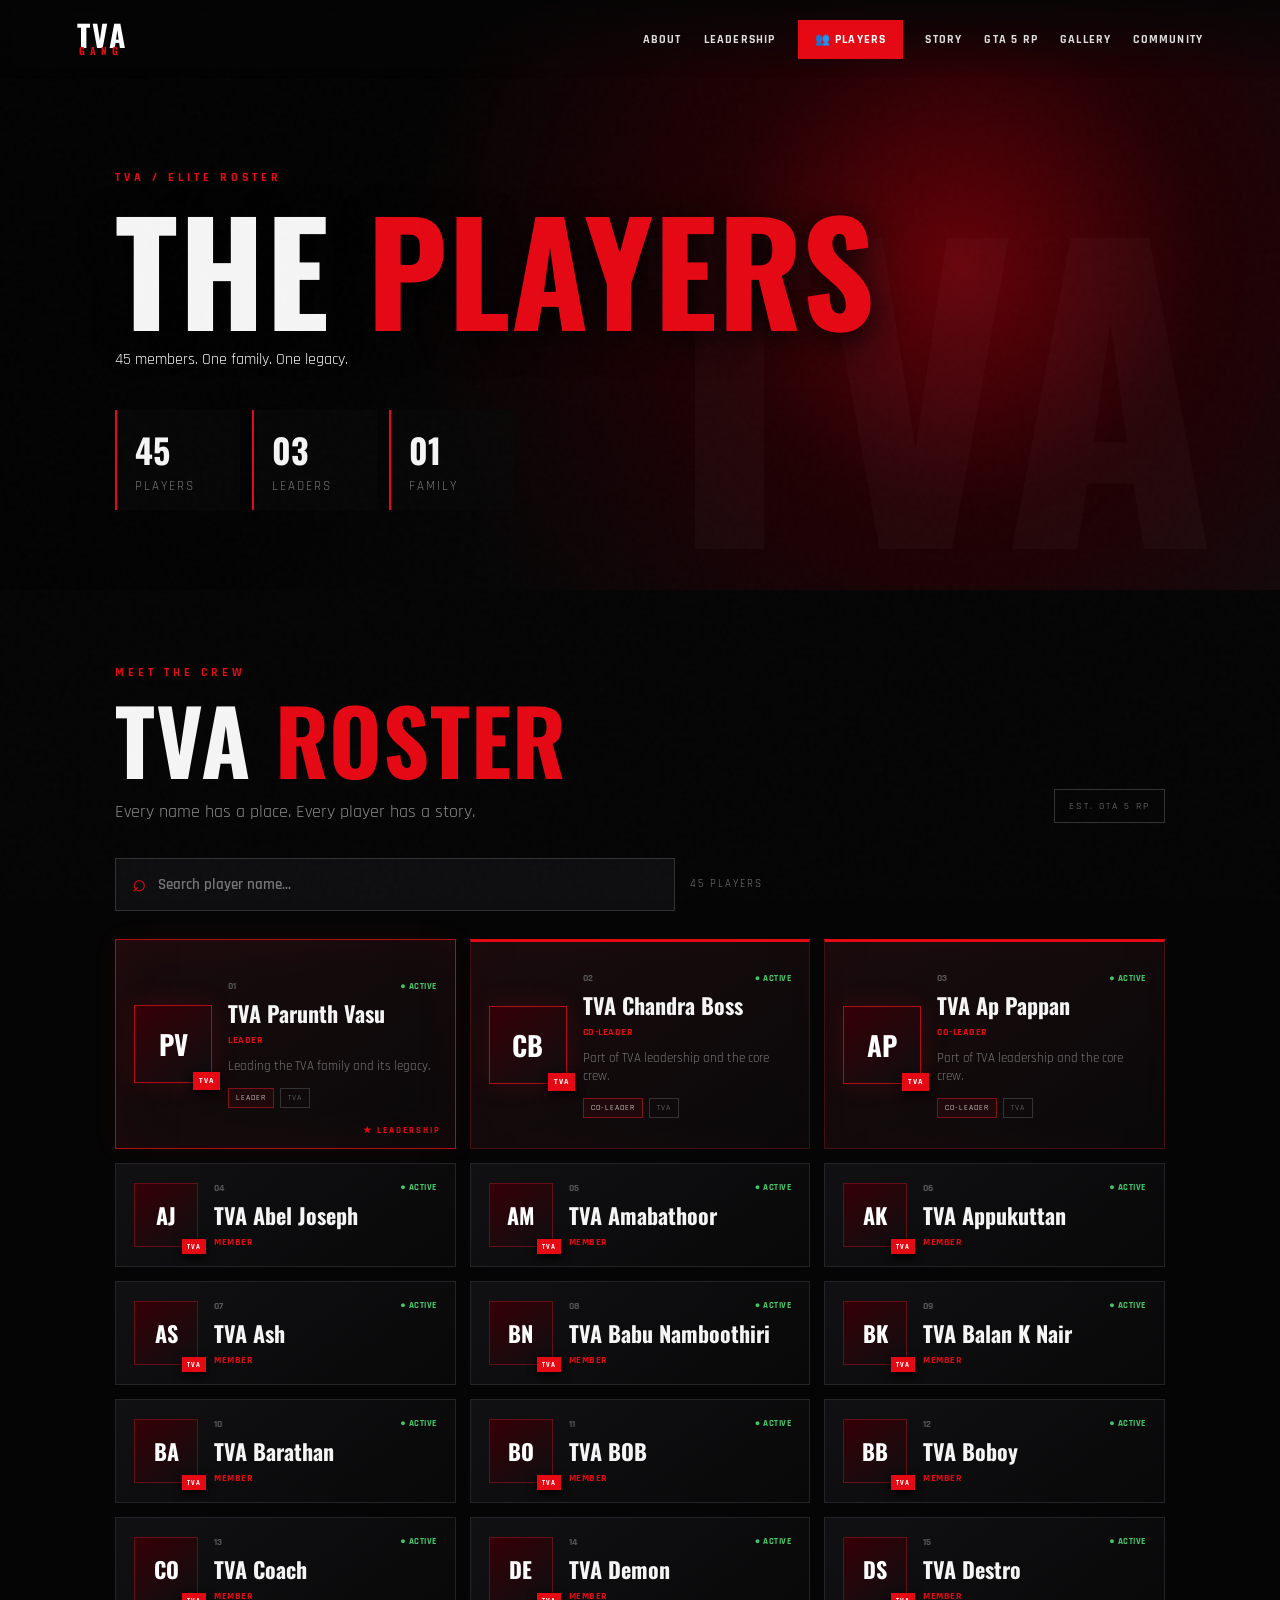
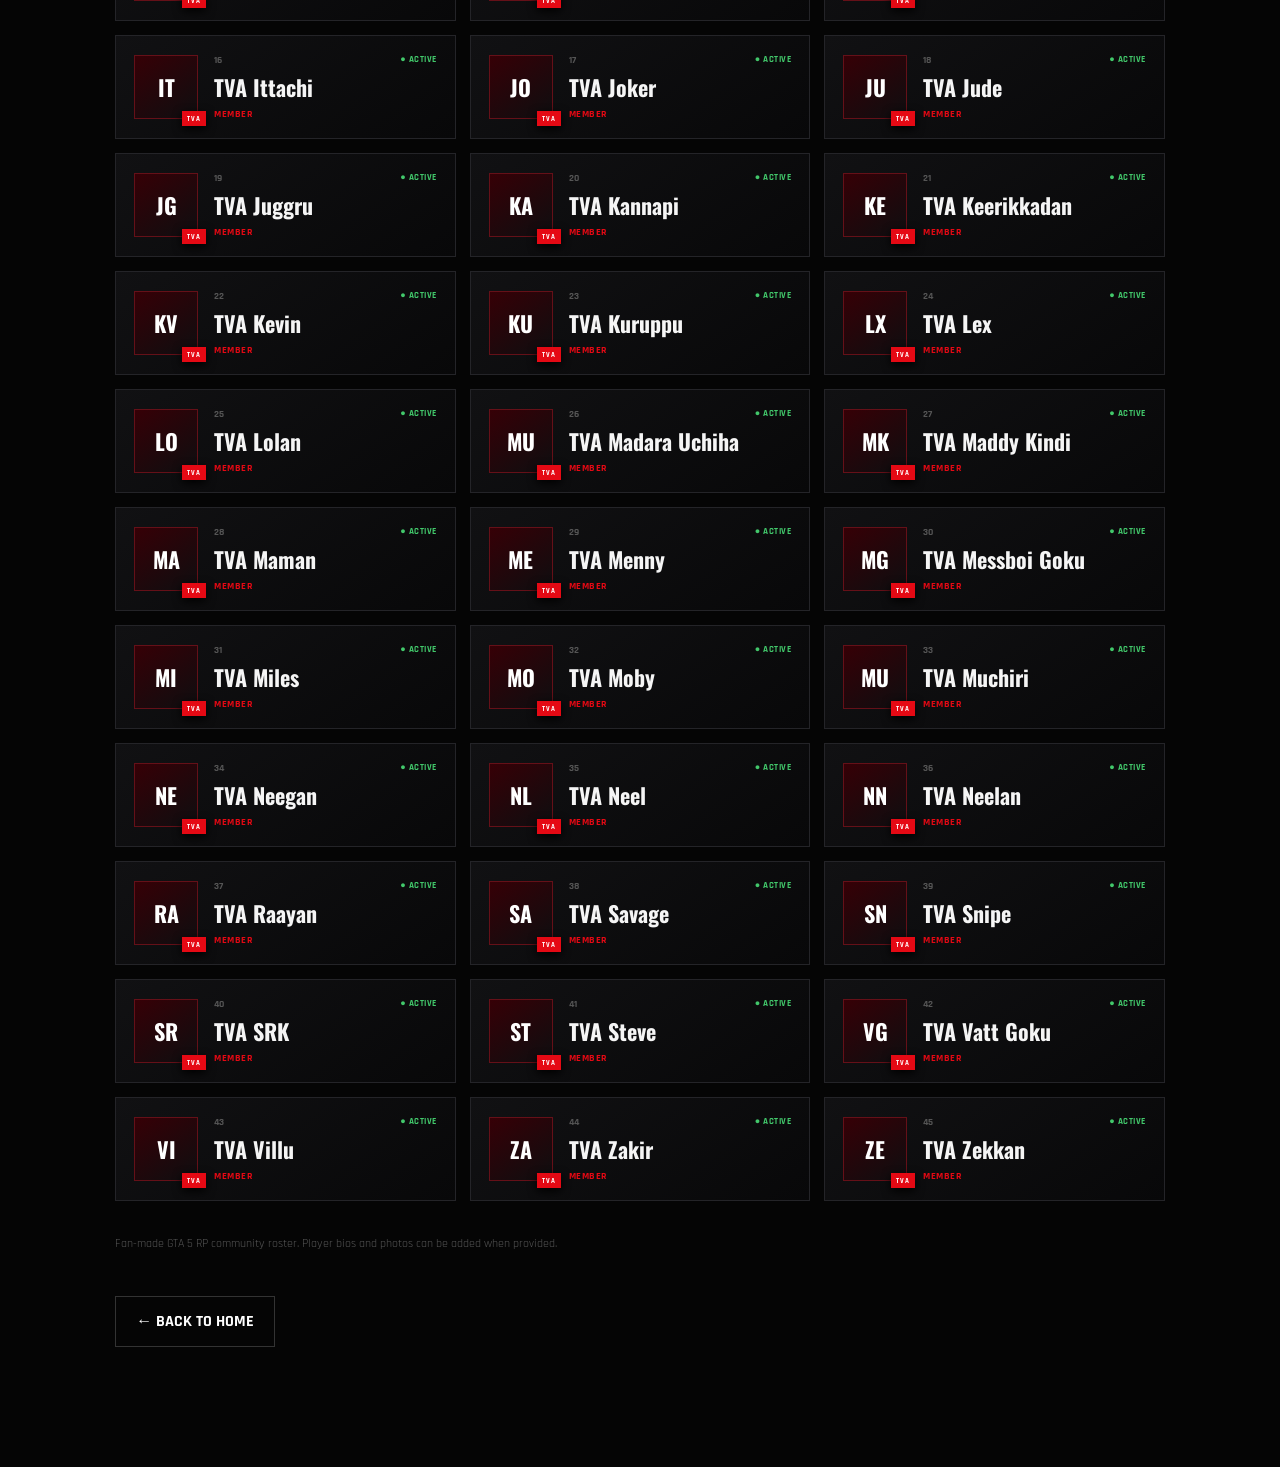
==== commit eccc37b7: "Remove joining requirements section and restore Players page" ====
--- a/players.html
+++ b/players.html
@@ -1 +1 @@
-<!doctype html><html lang="en"><head><meta charset="utf-8"><meta name="viewport" content="width=device-width,initial-scale=1"><title>TVA GANG | Players</title><link rel="preconnect" href="https://fonts.googleapis.com"><link rel="preconnect" href="https://fonts.gstatic.com" crossorigin><link href="https://fonts.googleapis.com/css2?family=Oswald:wght@400;500;600;700&family=Rajdhani:wght@400;500;600;700&display=swap" rel="stylesheet"><link rel="stylesheet" href="style.css"></head><body><div class="noise"></div><header class="nav"><a class="brand" href="index.html"><span>TVA</span><small>GANG</small></a><button class="menu" aria-label="Open menu">☰</button><nav><a href="index.html#about">ABOUT</a><a href="index.html#leadership">LEADERSHIP</a><a class="players-link active" href="players.html">👥 PLAYERS</a><a href="index.html#story">STORY</a><a href="index.html#rp">GTA 5 RP</a><a href="index.html#gallery">GALLERY</a><a href="index.html#community">COMMUNITY</a></nav></header><main><section class="players-hero"><div class="players-hero-inner"><p class="eyebrow">TVA / ELITE ROSTER</p><h1>THE <span>PLAYERS</span></h1><p>45 members. One family. One legacy.</p><div class="roster-stats"><div><strong>45</strong><small>PLAYERS</small></div><div><strong>03</strong><small>LEADERS</small></div><div><strong>01</strong><small>FAMILY</small></div></div></div></section><section class="section players-section"><div class="section-heading"><div><p class="eyebrow">MEET THE CREW</p><h2>TVA <span>ROSTER</span></h2><p class="member-intro">Every name has a place. Every player has a story.</p></div><span class="roster-badge">EST. GTA 5 RP</span></div><div class="member-tools"><div class="search-wrap"><span>⌕</span><input id="memberSearch" type="search" placeholder="Search player name..." aria-label="Search TVA players"></div><span id="memberCount">45 PLAYERS</span></div><div class="requirements-card"><p class="eyebrow">TVA / RECRUITMENT</p><h2>JOINING <span>REQUIREMENTS</span></h2><p>Applications and recruitment requirements are currently being prepared.</p><div class="coming-soon">COMING SOON &gt;</div></div><div id="memberGrid" class="member-grid premium-grid">+<!doctype html><html lang="en"><head><meta charset="utf-8"><meta name="viewport" content="width=device-width,initial-scale=1"><title>TVA GANG | Players</title><link rel="preconnect" href="https://fonts.googleapis.com"><link rel="preconnect" href="https://fonts.gstatic.com" crossorigin><link href="https://fonts.googleapis.com/css2?family=Oswald:wght@400;500;600;700&family=Rajdhani:wght@400;500;600;700&display=swap" rel="stylesheet"><link rel="stylesheet" href="style.css"></head><body><div class="noise"></div><header class="nav"><a class="brand" href="index.html"><span>TVA</span><small>GANG</small></a><button class="menu" aria-label="Open menu">☰</button><nav><a href="index.html#about">ABOUT</a><a href="index.html#leadership">LEADERSHIP</a><a class="players-link active" href="players.html">👥 PLAYERS</a><a href="index.html#story">STORY</a><a href="index.html#rp">GTA 5 RP</a><a href="index.html#gallery">GALLERY</a><a href="index.html#community">COMMUNITY</a></nav></header><main><section class="players-hero"><div class="players-hero-inner"><p class="eyebrow">TVA / ELITE ROSTER</p><h1>THE <span>PLAYERS</span></h1><p>45 members. One family. One legacy.</p><div class="roster-stats"><div><strong>45</strong><small>PLAYERS</small></div><div><strong>03</strong><small>LEADERS</small></div><div><strong>01</strong><small>FAMILY</small></div></div></div></section><section class="section players-section"><div class="section-heading"><div><p class="eyebrow">MEET THE CREW</p><h2>TVA <span>ROSTER</span></h2><p class="member-intro">Every name has a place. Every player has a story.</p></div><span class="roster-badge">EST. GTA 5 RP</span></div><div class="member-tools"><div class="search-wrap"><span>⌕</span><input id="memberSearch" type="search" placeholder="Search player name..." aria-label="Search TVA players"></div><span id="memberCount">45 PLAYERS</span></div><div id="memberGrid" class="member-grid premium-grid"><article class="member featured leader-player"><div class="avatar">PV</div><div class="member-main"><div class="member-top"><b>01</b><span class="status">● ACTIVE</span></div><h3>TVA Parunth Vasu</h3><span class="member-role">LEADER</span><p>Leading the TVA family and its legacy.</p><div class="member-tags"><i>LEADER</i><i>TVA</i></div></div></article><article class="member featured"><div class="avatar">CB</div><div class="member-main"><div class="member-top"><b>11</b><span class="status">● ACTIVE</span></div><h3>TVA Chandra Boss</h3><span class="member-role">CO-LEADER</span><p>Part of TVA leadership and the core crew.</p><div class="member-tags"><i>CO-LEADER</i><i>TVA</i></div></div></article><article class="member featured"><div class="avatar">AP</div><div class="member-main"><div class="member-top"><b>03</b><span class="status">● ACTIVE</span></div><h3>TVA Ap Pappan</h3><span class="member-role">CO-LEADER</span><p>Part of TVA leadership and the core crew.</p><div class="member-tags"><i>CO-LEADER</i><i>TVA</i></div></div></article><div class="member"><div class="avatar">AJ</div><div class="member-main"><div class="member-top"><b>04</b><span class="status">● ACTIVE</span></div><h3>TVA Abel Joseph</h3><span class="member-role">MEMBER</span></div></div><div class="member"><div class="avatar">AM</div><div class="member-main"><div class="member-top"><b>05</b><span class="status">● ACTIVE</span></div><h3>TVA Amabathoor</h3><span class="member-role">MEMBER</span></div></div><div class="member"><div class="avatar">AK</div><div class="member-main"><div class="member-top"><b>06</b><span class="status">● ACTIVE</span></div><h3>TVA Appukuttan</h3><span class="member-role">MEMBER</span></div></div><div class="member"><div class="avatar">AS</div><div class="member-main"><div class="member-top"><b>07</b><span class="status">● ACTIVE</span></div><h3>TVA Ash</h3><span class="member-role">MEMBER</span></div></div><div class="member"><div class="avatar">BN</div><div class="member-main"><div class="member-top"><b>08</b><span class="status">● ACTIVE</span></div><h3>TVA Babu Namboothiri</h3><span class="member-role">MEMBER</span></div></div><div class="member"><div class="avatar">BK</div><div class="member-main"><div class="member-top"><b>09</b><span class="status">● ACTIVE</span></div><h3>TVA Balan K Nair</h3><span class="member-role">MEMBER</span></div></div><div class="member"><div class="avatar">BA</div><div class="member-main"><div class="member-top"><b>10</b><span class="status">● ACTIVE</span></div><h3>TVA Barathan</h3><span class="member-role">MEMBER</span></div></div><div class="member"><div class="avatar">BO</div><div class="member-main"><div class="member-top"><b>12</b><span class="status">● ACTIVE</span></div><h3>TVA BOB</h3><span class="member-role">MEMBER</span></div></div><div class="member"><div class="avatar">BB</div><div class="member-main"><div class="member-top"><b>13</b><span class="status">● ACTIVE</span></div><h3>TVA Boboy</h3><span class="member-role">MEMBER</span></div></div><div class="member"><div class="avatar">CO</div><div class="member-main"><div class="member-top"><b>14</b><span class="status">● ACTIVE</span></div><h3>TVA Coach</h3><span class="member-role">MEMBER</span></div></div><div class="member"><div class="avatar">DE</div><div class="member-main"><div class="member-top"><b>15</b><span class="status">● ACTIVE</span></div><h3>TVA Demon</h3><span class="member-role">MEMBER</span></div></div><div class="member"><div class="avatar">DS</div><div class="member-main"><div class="member-top"><b>16</b><span class="status">● ACTIVE</span></div><h3>TVA Destro</h3><span class="member-role">MEMBER</span></div></div><div class="member"><div class="avatar">IT</div><div class="member-main"><div class="member-top"><b>17</b><span class="status">● ACTIVE</span></div><h3>TVA Ittachi</h3><span class="member-role">MEMBER</span></div></div><div class="member"><div class="avatar">JO</div><div class="member-main"><div class="member-top"><b>18</b><span class="status">● ACTIVE</span></div><h3>TVA Joker</h3><span class="member-role">MEMBER</span></div></div><div class="member"><div class="avatar">JU</div><div class="member-main"><div class="member-top"><b>19</b><span class="status">● ACTIVE</span></div><h3>TVA Jude</h3><span class="member-role">MEMBER</span></div></div><div class="member"><div class="avatar">JG</div><div class="member-main"><div class="member-top"><b>20</b><span class="status">● ACTIVE</span></div><h3>TVA Juggru</h3><span class="member-role">MEMBER</span></div></div><div class="member"><div class="avatar">KA</div><div class="member-main"><div class="member-top"><b>21</b><span class="status">● ACTIVE</span></div><h3>TVA Kannapi</h3><span class="member-role">MEMBER</span></div></div><div class="member"><div class="avatar">KE</div><div class="member-main"><div class="member-top"><b>22</b><span class="status">● ACTIVE</span></div><h3>TVA Keerikkadan</h3><span class="member-role">MEMBER</span></div></div><div class="member"><div class="avatar">KV</div><div class="member-main"><div class="member-top"><b>23</b><span class="status">● ACTIVE</span></div><h3>TVA Kevin</h3><span class="member-role">MEMBER</span></div></div><div class="member"><div class="avatar">KU</div><div class="member-main"><div class="member-top"><b>24</b><span class="status">● ACTIVE</span></div><h3>TVA Kuruppu</h3><span class="member-role">MEMBER</span></div></div><div class="member"><div class="avatar">LX</div><div class="member-main"><div class="member-top"><b>25</b><span class="status">● ACTIVE</span></div><h3>TVA Lex</h3><span class="member-role">MEMBER</span></div></div><div class="member"><div class="avatar">LO</div><div class="member-main"><div class="member-top"><b>26</b><span class="status">● ACTIVE</span></div><h3>TVA Lolan</h3><span class="member-role">MEMBER</span></div></div><div class="member"><div class="avatar">MU</div><div class="member-main"><div class="member-top"><b>27</b><span class="status">● ACTIVE</span></div><h3>TVA Madara Uchiha</h3><span class="member-role">MEMBER</span></div></div><div class="member"><div class="avatar">MK</div><div class="member-main"><div class="member-top"><b>28</b><span class="status">● ACTIVE</span></div><h3>TVA Maddy Kindi</h3><span class="member-role">MEMBER</span></div></div><div class="member"><div class="avatar">MA</div><div class="member-main"><div class="member-top"><b>29</b><span class="status">● ACTIVE</span></div><h3>TVA Maman</h3><span class="member-role">MEMBER</span></div></div><div class="member"><div class="avatar">ME</div><div class="member-main"><div class="member-top"><b>30</b><span class="status">● ACTIVE</span></div><h3>TVA Menny</h3><span class="member-role">MEMBER</span></div></div><div class="member"><div class="avatar">MG</div><div class="member-main"><div class="member-top"><b>31</b><span class="status">● ACTIVE</span></div><h3>TVA Messboi Goku</h3><span class="member-role">MEMBER</span></div></div><div class="member"><div class="avatar">MI</div><div class="member-main"><div class="member-top"><b>32</b><span class="status">● ACTIVE</span></div><h3>TVA Miles</h3><span class="member-role">MEMBER</span></div></div><div class="member"><div class="avatar">MO</div><div class="member-main"><div class="member-top"><b>33</b><span class="status">● ACTIVE</span></div><h3>TVA Moby</h3><span class="member-role">MEMBER</span></div></div><div class="member"><div class="avatar">MU</div><div class="member-main"><div class="member-top"><b>34</b><span class="status">● ACTIVE</span></div><h3>TVA Muchiri</h3><span class="member-role">MEMBER</span></div></div><div class="member"><div class="avatar">NE</div><div class="member-main"><div class="member-top"><b>35</b><span class="status">● ACTIVE</span></div><h3>TVA Neegan</h3><span class="member-role">MEMBER</span></div></div><div class="member"><div class="avatar">NL</div><div class="member-main"><div class="member-top"><b>36</b><span class="status">● ACTIVE</span></div><h3>TVA Neel</h3><span class="member-role">MEMBER</span></div></div><div class="member"><div class="avatar">NN</div><div class="member-main"><div class="member-top"><b>37</b><span class="status">● ACTIVE</span></div><h3>TVA Neelan</h3><span class="member-role">MEMBER</span></div></div><div class="member"><div class="avatar">RA</div><div class="member-main"><div class="member-top"><b>38</b><span class="status">● ACTIVE</span></div><h3>TVA Raayan</h3><span class="member-role">MEMBER</span></div></div><div class="member"><div class="avatar">SA</div><div class="member-main"><div class="member-top"><b>39</b><span class="status">● ACTIVE</span></div><h3>TVA Savage</h3><span class="member-role">MEMBER</span></div></div><div class="member"><div class="avatar">SN</div><div class="member-main"><div class="member-top"><b>40</b><span class="status">● ACTIVE</span></div><h3>TVA Snipe</h3><span class="member-role">MEMBER</span></div></div><div class="member"><div class="avatar">SR</div><div class="member-main"><div class="member-top"><b>41</b><span class="status">● ACTIVE</span></div><h3>TVA SRK</h3><span class="member-role">MEMBER</span></div></div><div class="member"><div class="avatar">ST</div><div class="member-main"><div class="member-top"><b>42</b><span class="status">● ACTIVE</span></div><h3>TVA Steve</h3><span class="member-role">MEMBER</span></div></div><div class="member"><div class="avatar">VG</div><div class="member-main"><div class="member-top"><b>43</b><span class="status">● ACTIVE</span></div><h3>TVA Vatt Goku</h3><span class="member-role">MEMBER</span></div></div><div class="member"><div class="avatar">VI</div><div class="member-main"><div class="member-top"><b>44</b><span class="status">● ACTIVE</span></div><h3>TVA Villu</h3><span class="member-role">MEMBER</span></div></div><div class="member"><div class="avatar">ZA</div><div class="member-main"><div class="member-top"><b>45</b><span class="status">● ACTIVE</span></div><h3>TVA Zakir</h3><span class="member-role">MEMBER</span></div></div><div class="member"><div class="avatar">ZE</div><div class="member-main"><div class="member-top"><b>46</b><span class="status">● ACTIVE</span></div><h3>TVA Zekkan</h3><span class="member-role">MEMBER</span></div></div></div><p class="roster-note">Fan-made GTA 5 RP community roster. Player bios and photos can be added when provided.</p><a class="back-home" href="index.html">← BACK TO HOME</a></section></main><script src="script.js"></script></body></html>
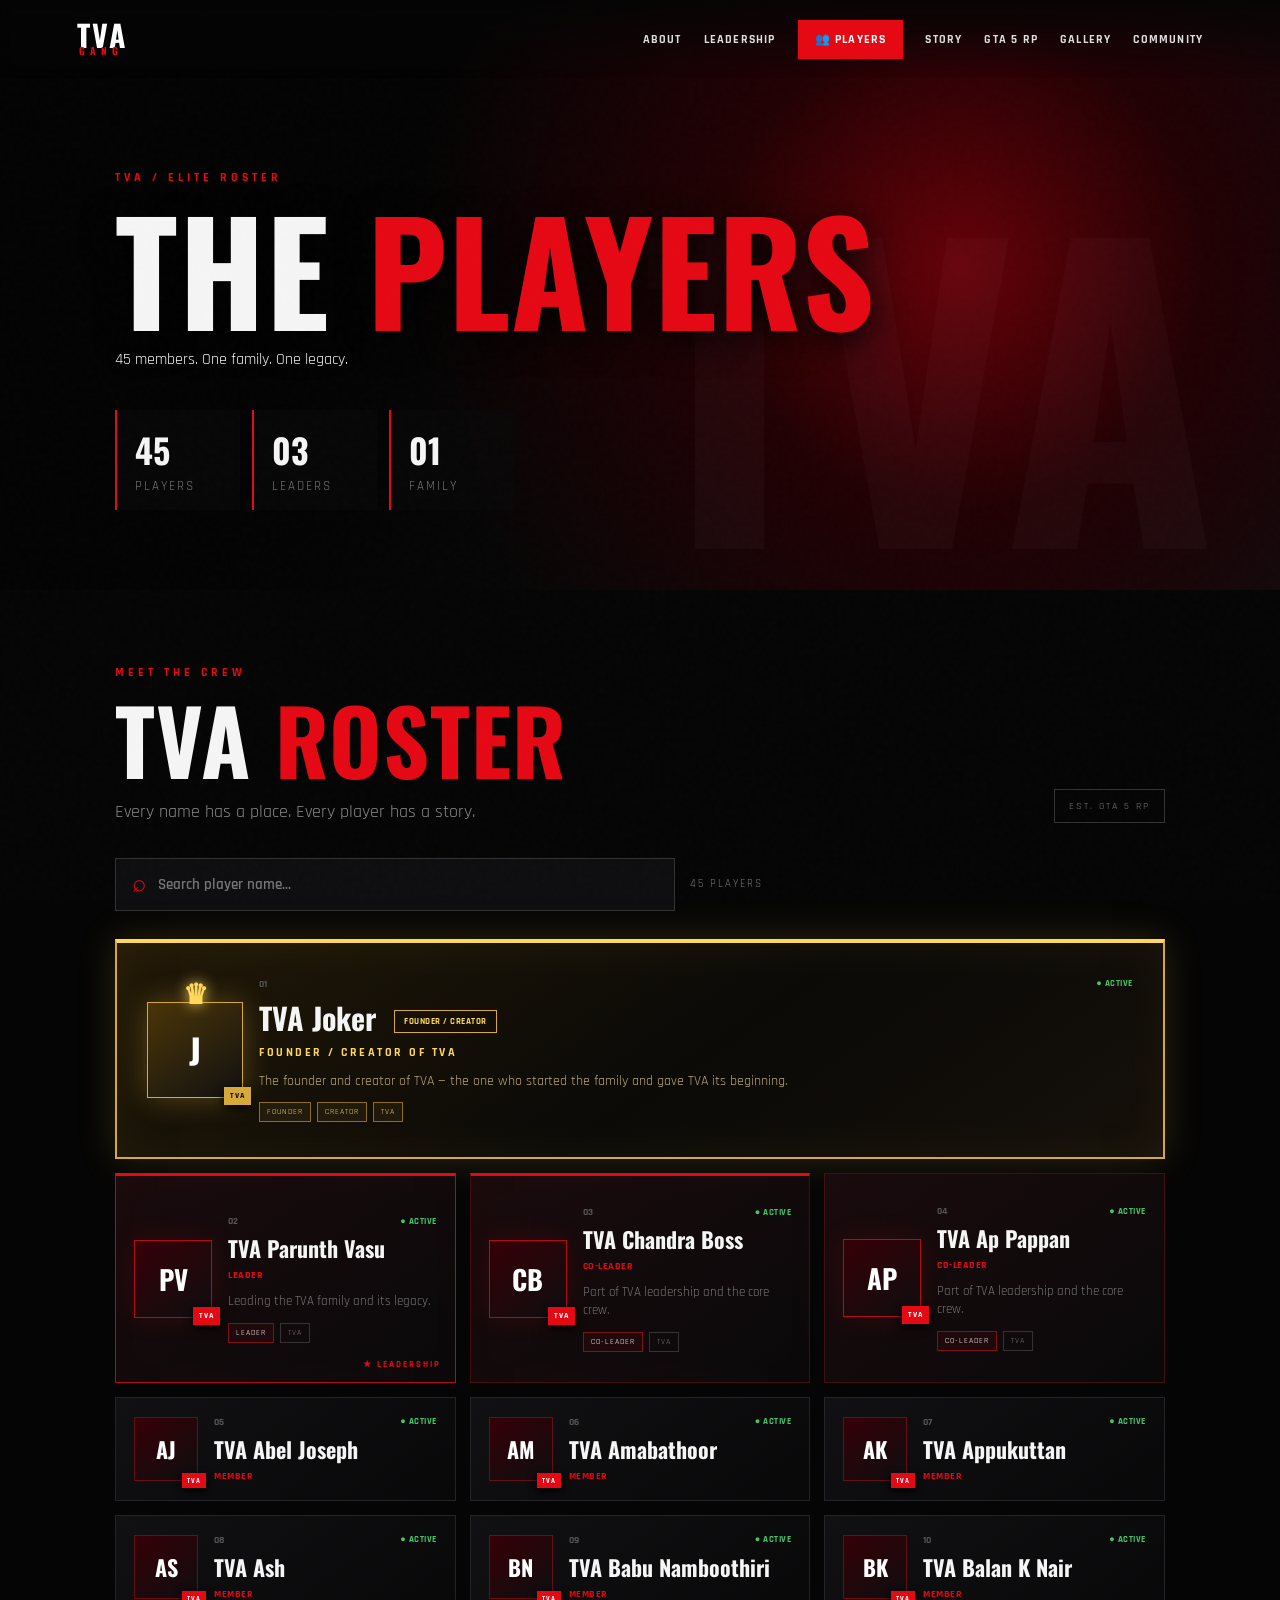
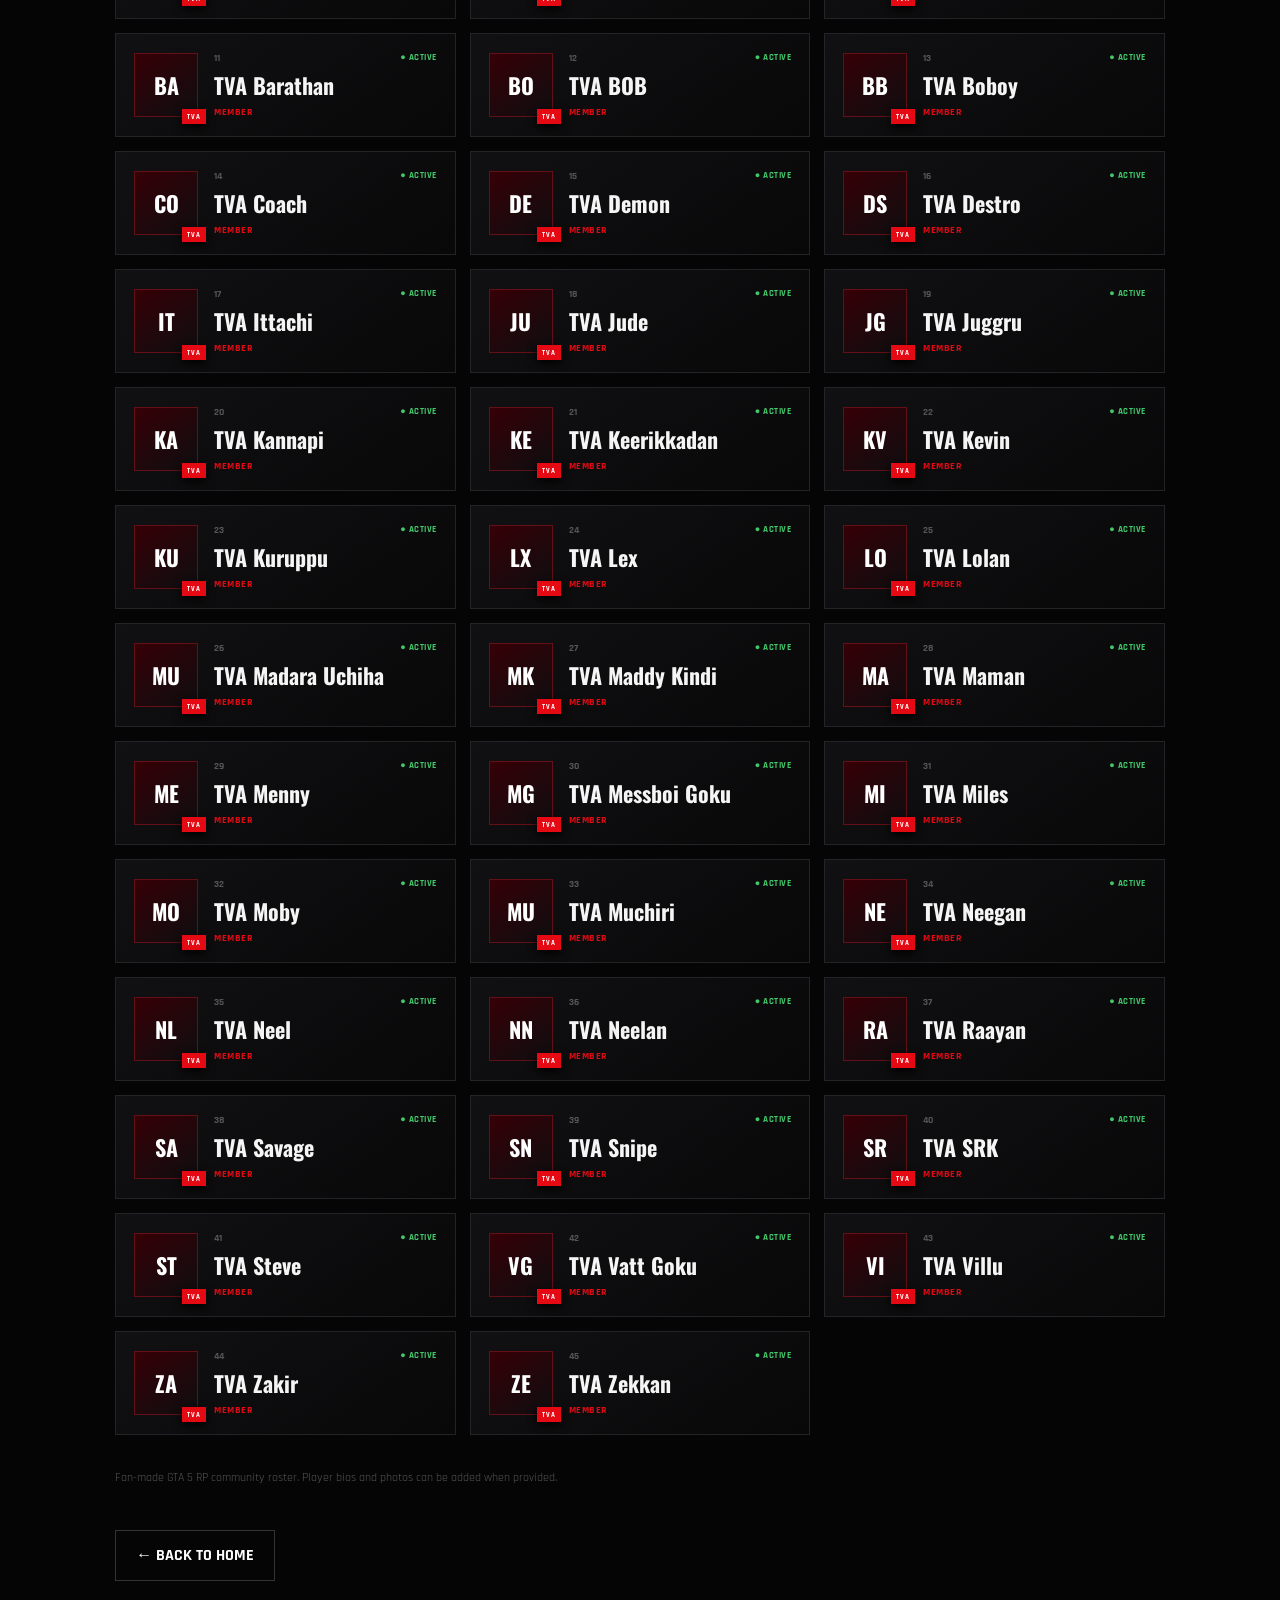
==== commit 2e80a0d4: "Highlight TVA Joker as founder" ====
--- a/players.html
+++ b/players.html
@@ -1 +1 @@
-<!doctype html><html lang="en"><head><meta charset="utf-8"><meta name="viewport" content="width=device-width,initial-scale=1"><title>TVA GANG | Players</title><link rel="preconnect" href="https://fonts.googleapis.com"><link rel="preconnect" href="https://fonts.gstatic.com" crossorigin><link href="https://fonts.googleapis.com/css2?family=Oswald:wght@400;500;600;700&family=Rajdhani:wght@400;500;600;700&display=swap" rel="stylesheet"><link rel="stylesheet" href="style.css"></head><body><div class="noise"></div><header class="nav"><a class="brand" href="index.html"><span>TVA</span><small>GANG</small></a><button class="menu" aria-label="Open menu">☰</button><nav><a href="index.html#about">ABOUT</a><a href="index.html#leadership">LEADERSHIP</a><a class="players-link active" href="players.html">👥 PLAYERS</a><a href="index.html#story">STORY</a><a href="index.html#rp">GTA 5 RP</a><a href="index.html#gallery">GALLERY</a><a href="index.html#community">COMMUNITY</a></nav></header><main><section class="players-hero"><div class="players-hero-inner"><p class="eyebrow">TVA / ELITE ROSTER</p><h1>THE <span>PLAYERS</span></h1><p>45 members. One family. One legacy.</p><div class="roster-stats"><div><strong>45</strong><small>PLAYERS</small></div><div><strong>03</strong><small>LEADERS</small></div><div><strong>01</strong><small>FAMILY</small></div></div></div></section><section class="section players-section"><div class="section-heading"><div><p class="eyebrow">MEET THE CREW</p><h2>TVA <span>ROSTER</span></h2><p class="member-intro">Every name has a place. Every player has a story.</p></div><span class="roster-badge">EST. GTA 5 RP</span></div><div class="member-tools"><div class="search-wrap"><span>⌕</span><input id="memberSearch" type="search" placeholder="Search player name..." aria-label="Search TVA players"></div><span id="memberCount">45 PLAYERS</span></div><div id="memberGrid" class="member-grid premium-grid"><article class="member featured leader-player"><div class="avatar">PV</div><div class="member-main"><div class="member-top"><b>01</b><span class="status">● ACTIVE</span></div><h3>TVA Parunth Vasu</h3><span class="member-role">LEADER</span><p>Leading the TVA family and its legacy.</p><div class="member-tags"><i>LEADER</i><i>TVA</i></div></div></article><article class="member featured"><div class="avatar">CB</div><div class="member-main"><div class="member-top"><b>11</b><span class="status">● ACTIVE</span></div><h3>TVA Chandra Boss</h3><span class="member-role">CO-LEADER</span><p>Part of TVA leadership and the core crew.</p><div class="member-tags"><i>CO-LEADER</i><i>TVA</i></div></div></article><article class="member featured"><div class="avatar">AP</div><div class="member-main"><div class="member-top"><b>03</b><span class="status">● ACTIVE</span></div><h3>TVA Ap Pappan</h3><span class="member-role">CO-LEADER</span><p>Part of TVA leadership and the core crew.</p><div class="member-tags"><i>CO-LEADER</i><i>TVA</i></div></div></article><div class="member"><div class="avatar">AJ</div><div class="member-main"><div class="member-top"><b>04</b><span class="status">● ACTIVE</span></div><h3>TVA Abel Joseph</h3><span class="member-role">MEMBER</span></div></div><div class="member"><div class="avatar">AM</div><div class="member-main"><div class="member-top"><b>05</b><span class="status">● ACTIVE</span></div><h3>TVA Amabathoor</h3><span class="member-role">MEMBER</span></div></div><div class="member"><div class="avatar">AK</div><div class="member-main"><div class="member-top"><b>06</b><span class="status">● ACTIVE</span></div><h3>TVA Appukuttan</h3><span class="member-role">MEMBER</span></div></div><div class="member"><div class="avatar">AS</div><div class="member-main"><div class="member-top"><b>07</b><span class="status">● ACTIVE</span></div><h3>TVA Ash</h3><span class="member-role">MEMBER</span></div></div><div class="member"><div class="avatar">BN</div><div class="member-main"><div class="member-top"><b>08</b><span class="status">● ACTIVE</span></div><h3>TVA Babu Namboothiri</h3><span class="member-role">MEMBER</span></div></div><div class="member"><div class="avatar">BK</div><div class="member-main"><div class="member-top"><b>09</b><span class="status">● ACTIVE</span></div><h3>TVA Balan K Nair</h3><span class="member-role">MEMBER</span></div></div><div class="member"><div class="avatar">BA</div><div class="member-main"><div class="member-top"><b>10</b><span class="status">● ACTIVE</span></div><h3>TVA Barathan</h3><span class="member-role">MEMBER</span></div></div><div class="member"><div class="avatar">BO</div><div class="member-main"><div class="member-top"><b>12</b><span class="status">● ACTIVE</span></div><h3>TVA BOB</h3><span class="member-role">MEMBER</span></div></div><div class="member"><div class="avatar">BB</div><div class="member-main"><div class="member-top"><b>13</b><span class="status">● ACTIVE</span></div><h3>TVA Boboy</h3><span class="member-role">MEMBER</span></div></div><div class="member"><div class="avatar">CO</div><div class="member-main"><div class="member-top"><b>14</b><span class="status">● ACTIVE</span></div><h3>TVA Coach</h3><span class="member-role">MEMBER</span></div></div><div class="member"><div class="avatar">DE</div><div class="member-main"><div class="member-top"><b>15</b><span class="status">● ACTIVE</span></div><h3>TVA Demon</h3><span class="member-role">MEMBER</span></div></div><div class="member"><div class="avatar">DS</div><div class="member-main"><div class="member-top"><b>16</b><span class="status">● ACTIVE</span></div><h3>TVA Destro</h3><span class="member-role">MEMBER</span></div></div><div class="member"><div class="avatar">IT</div><div class="member-main"><div class="member-top"><b>17</b><span class="status">● ACTIVE</span></div><h3>TVA Ittachi</h3><span class="member-role">MEMBER</span></div></div><div class="member"><div class="avatar">JO</div><div class="member-main"><div class="member-top"><b>18</b><span class="status">● ACTIVE</span></div><h3>TVA Joker</h3><span class="member-role">MEMBER</span></div></div><div class="member"><div class="avatar">JU</div><div class="member-main"><div class="member-top"><b>19</b><span class="status">● ACTIVE</span></div><h3>TVA Jude</h3><span class="member-role">MEMBER</span></div></div><div class="member"><div class="avatar">JG</div><div class="member-main"><div class="member-top"><b>20</b><span class="status">● ACTIVE</span></div><h3>TVA Juggru</h3><span class="member-role">MEMBER</span></div></div><div class="member"><div class="avatar">KA</div><div class="member-main"><div class="member-top"><b>21</b><span class="status">● ACTIVE</span></div><h3>TVA Kannapi</h3><span class="member-role">MEMBER</span></div></div><div class="member"><div class="avatar">KE</div><div class="member-main"><div class="member-top"><b>22</b><span class="status">● ACTIVE</span></div><h3>TVA Keerikkadan</h3><span class="member-role">MEMBER</span></div></div><div class="member"><div class="avatar">KV</div><div class="member-main"><div class="member-top"><b>23</b><span class="status">● ACTIVE</span></div><h3>TVA Kevin</h3><span class="member-role">MEMBER</span></div></div><div class="member"><div class="avatar">KU</div><div class="member-main"><div class="member-top"><b>24</b><span class="status">● ACTIVE</span></div><h3>TVA Kuruppu</h3><span class="member-role">MEMBER</span></div></div><div class="member"><div class="avatar">LX</div><div class="member-main"><div class="member-top"><b>25</b><span class="status">● ACTIVE</span></div><h3>TVA Lex</h3><span class="member-role">MEMBER</span></div></div><div class="member"><div class="avatar">LO</div><div class="member-main"><div class="member-top"><b>26</b><span class="status">● ACTIVE</span></div><h3>TVA Lolan</h3><span class="member-role">MEMBER</span></div></div><div class="member"><div class="avatar">MU</div><div class="member-main"><div class="member-top"><b>27</b><span class="status">● ACTIVE</span></div><h3>TVA Madara Uchiha</h3><span class="member-role">MEMBER</span></div></div><div class="member"><div class="avatar">MK</div><div class="member-main"><div class="member-top"><b>28</b><span class="status">● ACTIVE</span></div><h3>TVA Maddy Kindi</h3><span class="member-role">MEMBER</span></div></div><div class="member"><div class="avatar">MA</div><div class="member-main"><div class="member-top"><b>29</b><span class="status">● ACTIVE</span></div><h3>TVA Maman</h3><span class="member-role">MEMBER</span></div></div><div class="member"><div class="avatar">ME</div><div class="member-main"><div class="member-top"><b>30</b><span class="status">● ACTIVE</span></div><h3>TVA Menny</h3><span class="member-role">MEMBER</span></div></div><div class="member"><div class="avatar">MG</div><div class="member-main"><div class="member-top"><b>31</b><span class="status">● ACTIVE</span></div><h3>TVA Messboi Goku</h3><span class="member-role">MEMBER</span></div></div><div class="member"><div class="avatar">MI</div><div class="member-main"><div class="member-top"><b>32</b><span class="status">● ACTIVE</span></div><h3>TVA Miles</h3><span class="member-role">MEMBER</span></div></div><div class="member"><div class="avatar">MO</div><div class="member-main"><div class="member-top"><b>33</b><span class="status">● ACTIVE</span></div><h3>TVA Moby</h3><span class="member-role">MEMBER</span></div></div><div class="member"><div class="avatar">MU</div><div class="member-main"><div class="member-top"><b>34</b><span class="status">● ACTIVE</span></div><h3>TVA Muchiri</h3><span class="member-role">MEMBER</span></div></div><div class="member"><div class="avatar">NE</div><div class="member-main"><div class="member-top"><b>35</b><span class="status">● ACTIVE</span></div><h3>TVA Neegan</h3><span class="member-role">MEMBER</span></div></div><div class="member"><div class="avatar">NL</div><div class="member-main"><div class="member-top"><b>36</b><span class="status">● ACTIVE</span></div><h3>TVA Neel</h3><span class="member-role">MEMBER</span></div></div><div class="member"><div class="avatar">NN</div><div class="member-main"><div class="member-top"><b>37</b><span class="status">● ACTIVE</span></div><h3>TVA Neelan</h3><span class="member-role">MEMBER</span></div></div><div class="member"><div class="avatar">RA</div><div class="member-main"><div class="member-top"><b>38</b><span class="status">● ACTIVE</span></div><h3>TVA Raayan</h3><span class="member-role">MEMBER</span></div></div><div class="member"><div class="avatar">SA</div><div class="member-main"><div class="member-top"><b>39</b><span class="status">● ACTIVE</span></div><h3>TVA Savage</h3><span class="member-role">MEMBER</span></div></div><div class="member"><div class="avatar">SN</div><div class="member-main"><div class="member-top"><b>40</b><span class="status">● ACTIVE</span></div><h3>TVA Snipe</h3><span class="member-role">MEMBER</span></div></div><div class="member"><div class="avatar">SR</div><div class="member-main"><div class="member-top"><b>41</b><span class="status">● ACTIVE</span></div><h3>TVA SRK</h3><span class="member-role">MEMBER</span></div></div><div class="member"><div class="avatar">ST</div><div class="member-main"><div class="member-top"><b>42</b><span class="status">● ACTIVE</span></div><h3>TVA Steve</h3><span class="member-role">MEMBER</span></div></div><div class="member"><div class="avatar">VG</div><div class="member-main"><div class="member-top"><b>43</b><span class="status">● ACTIVE</span></div><h3>TVA Vatt Goku</h3><span class="member-role">MEMBER</span></div></div><div class="member"><div class="avatar">VI</div><div class="member-main"><div class="member-top"><b>44</b><span class="status">● ACTIVE</span></div><h3>TVA Villu</h3><span class="member-role">MEMBER</span></div></div><div class="member"><div class="avatar">ZA</div><div class="member-main"><div class="member-top"><b>45</b><span class="status">● ACTIVE</span></div><h3>TVA Zakir</h3><span class="member-role">MEMBER</span></div></div><div class="member"><div class="avatar">ZE</div><div class="member-main"><div class="member-top"><b>46</b><span class="status">● ACTIVE</span></div><h3>TVA Zekkan</h3><span class="member-role">MEMBER</span></div></div></div><p class="roster-note">Fan-made GTA 5 RP community roster. Player bios and photos can be added when provided.</p><a class="back-home" href="index.html">← BACK TO HOME</a></section></main><script src="script.js"></script></body></html>+<!doctype html><html lang="en"><head><meta charset="utf-8"><meta name="viewport" content="width=device-width,initial-scale=1"><title>TVA GANG | Players</title><link rel="preconnect" href="https://fonts.googleapis.com"><link rel="preconnect" href="https://fonts.gstatic.com" crossorigin><link href="https://fonts.googleapis.com/css2?family=Oswald:wght@400;500;600;700&family=Rajdhani:wght@400;500;600;700&display=swap" rel="stylesheet"><link rel="stylesheet" href="style.css"><style>.founder-player{grid-column:1/-1!important;min-height:220px!important;padding:30px!important;border:2px solid #d6a93a!important;border-top:4px solid #ffd75a!important;background:linear-gradient(145deg,#211807,#0b0a07 55%,#15100a)!important;box-shadow:0 0 35px #d6a93a30,inset 0 0 45px #ffd75a0d!important}.founder-player .avatar{width:96px;height:96px;flex-basis:96px;font-size:34px;border-color:#d6a93a;box-shadow:0 0 28px #d6a93a55;background:linear-gradient(145deg,#4b3508,#111)!important}.founder-player .avatar:before{content:"♛";position:absolute;top:-32px;left:50%;transform:translateX(-50%);color:#ffd75a;font-size:28px;text-shadow:0 0 14px #ffd75a;z-index:3}.founder-player .avatar:after{background:#d6a93a!important;color:#090909!important}.founder-player h3{font-size:30px!important}.founder-player .member-role{color:#ffd75a!important;font-size:12px!important;letter-spacing:2.5px!important}.founder-player p{color:#b8a875!important;font-size:14px!important}.founder-player .member-tags i{border-color:#8f6d20!important;color:#ffd75a!important;background:#d6a93a12!important}.founder-badge{display:inline-block;margin-left:10px;padding:5px 9px;border:1px solid #d6a93a;color:#ffd75a;font:700 9px Rajdhani;letter-spacing:2px;vertical-align:middle}@media(max-width:900px){.founder-player{grid-column:1/-1!important}.founder-player .avatar{width:82px;height:82px;flex-basis:82px;font-size:29px}} </style></head><body><div class="noise"></div><header class="nav"><a class="brand" href="index.html"><span>TVA</span><small>GANG</small></a><button class="menu" aria-label="Open menu">☰</button><nav><a href="index.html#about">ABOUT</a><a href="index.html#leadership">LEADERSHIP</a><a class="players-link active" href="players.html">👥 PLAYERS</a><a href="index.html#story">STORY</a><a href="index.html#rp">GTA 5 RP</a><a href="index.html#gallery">GALLERY</a><a href="index.html#community">COMMUNITY</a></nav></header><main><section class="players-hero"><div class="players-hero-inner"><p class="eyebrow">TVA / ELITE ROSTER</p><h1>THE <span>PLAYERS</span></h1><p>45 members. One family. One legacy.</p><div class="roster-stats"><div><strong>45</strong><small>PLAYERS</small></div><div><strong>03</strong><small>LEADERS</small></div><div><strong>01</strong><small>FAMILY</small></div></div></div></section><section class="section players-section"><div class="section-heading"><div><p class="eyebrow">MEET THE CREW</p><h2>TVA <span>ROSTER</span></h2><p class="member-intro">Every name has a place. Every player has a story.</p></div><span class="roster-badge">EST. GTA 5 RP</span></div><div class="member-tools"><div class="search-wrap"><span>⌕</span><input id="memberSearch" type="search" placeholder="Search player name..." aria-label="Search TVA players"></div><span id="memberCount">45 PLAYERS</span></div><div id="memberGrid" class="member-grid premium-grid"><article class="member featured founder-player"><div class="avatar">J</div><div class="member-main"><div class="member-top"><b>★ FOUNDER</b><span class="status">● ACTIVE</span></div><h3>TVA Joker <span class="founder-badge">FOUNDER / CREATOR</span></h3><span class="member-role">FOUNDER / CREATOR OF TVA</span><p>The founder and creator of TVA — the one who started the family and gave TVA its beginning.</p><div class="member-tags"><i>FOUNDER</i><i>CREATOR</i><i>TVA</i></div></div></article><article class="member featured leader-player"><div class="avatar">PV</div><div class="member-main"><div class="member-top"><b>01</b><span class="status">● ACTIVE</span></div><h3>TVA Parunth Vasu</h3><span class="member-role">LEADER</span><p>Leading the TVA family and its legacy.</p><div class="member-tags"><i>LEADER</i><i>TVA</i></div></div></article><article class="member featured"><div class="avatar">CB</div><div class="member-main"><div class="member-top"><b>11</b><span class="status">● ACTIVE</span></div><h3>TVA Chandra Boss</h3><span class="member-role">CO-LEADER</span><p>Part of TVA leadership and the core crew.</p><div class="member-tags"><i>CO-LEADER</i><i>TVA</i></div></div></article><article class="member featured"><div class="avatar">AP</div><div class="member-main"><div class="member-top"><b>03</b><span class="status">● ACTIVE</span></div><h3>TVA Ap Pappan</h3><span class="member-role">CO-LEADER</span><p>Part of TVA leadership and the core crew.</p><div class="member-tags"><i>CO-LEADER</i><i>TVA</i></div></div></article><div class="member"><div class="avatar">AJ</div><div class="member-main"><div class="member-top"><b>04</b><span class="status">● ACTIVE</span></div><h3>TVA Abel Joseph</h3><span class="member-role">MEMBER</span></div></div><div class="member"><div class="avatar">AM</div><div class="member-main"><div class="member-top"><b>05</b><span class="status">● ACTIVE</span></div><h3>TVA Amabathoor</h3><span class="member-role">MEMBER</span></div></div><div class="member"><div class="avatar">AK</div><div class="member-main"><div class="member-top"><b>06</b><span class="status">● ACTIVE</span></div><h3>TVA Appukuttan</h3><span class="member-role">MEMBER</span></div></div><div class="member"><div class="avatar">AS</div><div class="member-main"><div class="member-top"><b>07</b><span class="status">● ACTIVE</span></div><h3>TVA Ash</h3><span class="member-role">MEMBER</span></div></div><div class="member"><div class="avatar">BN</div><div class="member-main"><div class="member-top"><b>08</b><span class="status">● ACTIVE</span></div><h3>TVA Babu Namboothiri</h3><span class="member-role">MEMBER</span></div></div><div class="member"><div class="avatar">BK</div><div class="member-main"><div class="member-top"><b>09</b><span class="status">● ACTIVE</span></div><h3>TVA Balan K Nair</h3><span class="member-role">MEMBER</span></div></div><div class="member"><div class="avatar">BA</div><div class="member-main"><div class="member-top"><b>10</b><span class="status">● ACTIVE</span></div><h3>TVA Barathan</h3><span class="member-role">MEMBER</span></div></div><div class="member"><div class="avatar">BO</div><div class="member-main"><div class="member-top"><b>12</b><span class="status">● ACTIVE</span></div><h3>TVA BOB</h3><span class="member-role">MEMBER</span></div></div><div class="member"><div class="avatar">BB</div><div class="member-main"><div class="member-top"><b>13</b><span class="status">● ACTIVE</span></div><h3>TVA Boboy</h3><span class="member-role">MEMBER</span></div></div><div class="member"><div class="avatar">CO</div><div class="member-main"><div class="member-top"><b>14</b><span class="status">● ACTIVE</span></div><h3>TVA Coach</h3><span class="member-role">MEMBER</span></div></div><div class="member"><div class="avatar">DE</div><div class="member-main"><div class="member-top"><b>15</b><span class="status">● ACTIVE</span></div><h3>TVA Demon</h3><span class="member-role">MEMBER</span></div></div><div class="member"><div class="avatar">DS</div><div class="member-main"><div class="member-top"><b>16</b><span class="status">● ACTIVE</span></div><h3>TVA Destro</h3><span class="member-role">MEMBER</span></div></div><div class="member"><div class="avatar">IT</div><div class="member-main"><div class="member-top"><b>17</b><span class="status">● ACTIVE</span></div><h3>TVA Ittachi</h3><span class="member-role">MEMBER</span></div></div><div class="member"><div class="avatar">JU</div><div class="member-main"><div class="member-top"><b>19</b><span class="status">● ACTIVE</span></div><h3>TVA Jude</h3><span class="member-role">MEMBER</span></div></div><div class="member"><div class="avatar">JG</div><div class="member-main"><div class="member-top"><b>20</b><span class="status">● ACTIVE</span></div><h3>TVA Juggru</h3><span class="member-role">MEMBER</span></div></div><div class="member"><div class="avatar">KA</div><div class="member-main"><div class="member-top"><b>21</b><span class="status">● ACTIVE</span></div><h3>TVA Kannapi</h3><span class="member-role">MEMBER</span></div></div><div class="member"><div class="avatar">KE</div><div class="member-main"><div class="member-top"><b>22</b><span class="status">● ACTIVE</span></div><h3>TVA Keerikkadan</h3><span class="member-role">MEMBER</span></div></div><div class="member"><div class="avatar">KV</div><div class="member-main"><div class="member-top"><b>23</b><span class="status">● ACTIVE</span></div><h3>TVA Kevin</h3><span class="member-role">MEMBER</span></div></div><div class="member"><div class="avatar">KU</div><div class="member-main"><div class="member-top"><b>24</b><span class="status">● ACTIVE</span></div><h3>TVA Kuruppu</h3><span class="member-role">MEMBER</span></div></div><div class="member"><div class="avatar">LX</div><div class="member-main"><div class="member-top"><b>25</b><span class="status">● ACTIVE</span></div><h3>TVA Lex</h3><span class="member-role">MEMBER</span></div></div><div class="member"><div class="avatar">LO</div><div class="member-main"><div class="member-top"><b>26</b><span class="status">● ACTIVE</span></div><h3>TVA Lolan</h3><span class="member-role">MEMBER</span></div></div><div class="member"><div class="avatar">MU</div><div class="member-main"><div class="member-top"><b>27</b><span class="status">● ACTIVE</span></div><h3>TVA Madara Uchiha</h3><span class="member-role">MEMBER</span></div></div><div class="member"><div class="avatar">MK</div><div class="member-main"><div class="member-top"><b>28</b><span class="status">● ACTIVE</span></div><h3>TVA Maddy Kindi</h3><span class="member-role">MEMBER</span></div></div><div class="member"><div class="avatar">MA</div><div class="member-main"><div class="member-top"><b>29</b><span class="status">● ACTIVE</span></div><h3>TVA Maman</h3><span class="member-role">MEMBER</span></div></div><div class="member"><div class="avatar">ME</div><div class="member-main"><div class="member-top"><b>30</b><span class="status">● ACTIVE</span></div><h3>TVA Menny</h3><span class="member-role">MEMBER</span></div></div><div class="member"><div class="avatar">MG</div><div class="member-main"><div class="member-top"><b>31</b><span class="status">● ACTIVE</span></div><h3>TVA Messboi Goku</h3><span class="member-role">MEMBER</span></div></div><div class="member"><div class="avatar">MI</div><div class="member-main"><div class="member-top"><b>32</b><span class="status">● ACTIVE</span></div><h3>TVA Miles</h3><span class="member-role">MEMBER</span></div></div><div class="member"><div class="avatar">MO</div><div class="member-main"><div class="member-top"><b>33</b><span class="status">● ACTIVE</span></div><h3>TVA Moby</h3><span class="member-role">MEMBER</span></div></div><div class="member"><div class="avatar">MU</div><div class="member-main"><div class="member-top"><b>34</b><span class="status">● ACTIVE</span></div><h3>TVA Muchiri</h3><span class="member-role">MEMBER</span></div></div><div class="member"><div class="avatar">NE</div><div class="member-main"><div class="member-top"><b>35</b><span class="status">● ACTIVE</span></div><h3>TVA Neegan</h3><span class="member-role">MEMBER</span></div></div><div class="member"><div class="avatar">NL</div><div class="member-main"><div class="member-top"><b>36</b><span class="status">● ACTIVE</span></div><h3>TVA Neel</h3><span class="member-role">MEMBER</span></div></div><div class="member"><div class="avatar">NN</div><div class="member-main"><div class="member-top"><b>37</b><span class="status">● ACTIVE</span></div><h3>TVA Neelan</h3><span class="member-role">MEMBER</span></div></div><div class="member"><div class="avatar">RA</div><div class="member-main"><div class="member-top"><b>38</b><span class="status">● ACTIVE</span></div><h3>TVA Raayan</h3><span class="member-role">MEMBER</span></div></div><div class="member"><div class="avatar">SA</div><div class="member-main"><div class="member-top"><b>39</b><span class="status">● ACTIVE</span></div><h3>TVA Savage</h3><span class="member-role">MEMBER</span></div></div><div class="member"><div class="avatar">SN</div><div class="member-main"><div class="member-top"><b>40</b><span class="status">● ACTIVE</span></div><h3>TVA Snipe</h3><span class="member-role">MEMBER</span></div></div><div class="member"><div class="avatar">SR</div><div class="member-main"><div class="member-top"><b>41</b><span class="status">● ACTIVE</span></div><h3>TVA SRK</h3><span class="member-role">MEMBER</span></div></div><div class="member"><div class="avatar">ST</div><div class="member-main"><div class="member-top"><b>42</b><span class="status">● ACTIVE</span></div><h3>TVA Steve</h3><span class="member-role">MEMBER</span></div></div><div class="member"><div class="avatar">VG</div><div class="member-main"><div class="member-top"><b>43</b><span class="status">● ACTIVE</span></div><h3>TVA Vatt Goku</h3><span class="member-role">MEMBER</span></div></div><div class="member"><div class="avatar">VI</div><div class="member-main"><div class="member-top"><b>44</b><span class="status">● ACTIVE</span></div><h3>TVA Villu</h3><span class="member-role">MEMBER</span></div></div><div class="member"><div class="avatar">ZA</div><div class="member-main"><div class="member-top"><b>45</b><span class="status">● ACTIVE</span></div><h3>TVA Zakir</h3><span class="member-role">MEMBER</span></div></div><div class="member"><div class="avatar">ZE</div><div class="member-main"><div class="member-top"><b>46</b><span class="status">● ACTIVE</span></div><h3>TVA Zekkan</h3><span class="member-role">MEMBER</span></div></div></div><p class="roster-note">Fan-made GTA 5 RP community roster. Player bios and photos can be added when provided.</p><a class="back-home" href="index.html">← BACK TO HOME</a></section></main><script src="script.js"></script></body></html>
--- a/style.css
+++ b/style.css
@@ -1 +1 @@
-:root{--red:#e50914;--black:#050505;--line:#242428;--text:#f5f5f5}*{box-sizing:border-box}html{scroll-behavior:smooth}body{margin:0;background:var(--black);color:var(--text);font-family:Rajdhani,Arial,sans-serif;overflow-x:hidden}.noise{position:fixed;inset:0;pointer-events:none;z-index:20;opacity:.035;background-image:url("data:image/svg+xml,%3Csvg viewBox='0 0 180 180' xmlns='http://www.w3.org/2000/svg'%3E%3Cfilter id='n'%3E%3CfeTurbulence type='fractalNoise' baseFrequency='.9' numOctaves='4' stitchTiles='stitch'/%3E%3C/filter%3E%3Crect width='100%25' height='100%25' filter='url(%23n)' opacity='.5'/%3E%3C/svg%3E")}.nav{position:fixed;top:0;left:0;right:0;height:78px;z-index:30;display:flex;align-items:center;justify-content:space-between;padding:0 6vw;background:linear-gradient(#050505dd,transparent);backdrop-filter:blur(7px)}.brand{color:#fff;text-decoration:none;display:flex;flex-direction:column;line-height:.8;font-family:Oswald,sans-serif;font-weight:700;letter-spacing:2px}.brand span{font-size:30px}.brand small{font-size:10px;letter-spacing:5px;color:var(--red);margin-left:2px}.nav nav{display:flex;gap:22px;align-items:center}.nav nav a,.social{color:#ddd;text-decoration:none;font-weight:700;letter-spacing:1.2px;font-size:12px;transition:.25s}.nav nav a:hover{color:var(--red)}.players-link{padding:11px 16px!important;border:1px solid var(--red);background:#e5091412;color:#fff!important}.players-link:hover,.players-link.active{background:var(--red);color:#fff!important}.menu{display:none;background:none;border:0;color:#fff;font-size:26px}.hero{min-height:100vh;position:relative;display:flex;align-items:center;padding:120px 9vw;overflow:hidden;background:radial-gradient(circle at 75% 45%,#4b0000 0,#170000 23%,transparent 52%),linear-gradient(115deg,#030303 30%,#0d0d0f 100%)}.hero:after{content:"";position:absolute;inset:0;background:linear-gradient(90deg,#000 0%,transparent 70%),linear-gradient(0deg,#050505 0%,transparent 30%);pointer-events:none}.hero-content{position:relative;z-index:2;max-width:850px}.eyebrow{color:var(--red);font-size:12px;font-weight:800;letter-spacing:4px;margin:0 0 18px}.hero h1,h2,.players-hero h1{font-family:Oswald,sans-serif;margin:0;line-height:.92;letter-spacing:1px}.hero h1{font-size:clamp(65px,10vw,150px)}h2{font-size:clamp(48px,7vw,94px)}h1 span,h2 span,.players-hero h1 span{color:var(--red)}.lead{max-width:650px;color:#bbb;font-size:19px;line-height:1.45;margin:30px 0}.actions{display:flex;gap:14px;flex-wrap:wrap}.btn{padding:15px 23px;text-decoration:none;font-weight:800;letter-spacing:1.5px;border:1px solid var(--red);transition:.25s}.primary{background:var(--red);color:#fff}.primary:hover{background:#b90009;transform:translateY(-2px)}.ghost{color:#fff}.ghost:hover{background:#ffffff12}.hero-mark{position:absolute;right:7vw;bottom:8vh;font-family:Oswald;font-size:25vw;font-weight:700;color:#fff;opacity:.025}.scroll{position:absolute;bottom:25px;left:9vw;color:#777;letter-spacing:3px;font-size:10px;z-index:2}.scroll span{color:var(--red);font-size:20px}.section{padding:120px 9vw;position:relative}.about{display:grid;grid-template-columns:1fr 1fr;gap:8vw;align-items:start}.copy{color:#aaa;font-size:19px;line-height:1.65}.dark{background:linear-gradient(180deg,#09090a,#050505);border-top:1px solid #111;border-bottom:1px solid #111}.leadership-grid{display:grid;grid-template-columns:repeat(3,1fr);gap:16px;margin-top:55px}.leader-card{padding:32px;min-height:300px;background:linear-gradient(145deg,#141416,#080809);border:1px solid var(--line);border-top:2px solid #333;transition:.35s}.leader-card:hover{transform:translateY(-7px);border-color:#8d1218}.leader-card.boss{border-top-color:var(--red)}.rank-no{color:#555;font-size:12px}.leader-icon{font-size:35px;color:var(--red);margin:30px 0 12px}.role{color:var(--red);font-size:11px;font-weight:800;letter-spacing:3px}.leader-card h3{font:700 27px Oswald;margin:8px 0}.leader-card p:last-child{color:#888;line-height:1.5}.center-action{text-align:center;margin-top:35px}.member-intro{color:#888;font-size:18px;margin:20px 0 0}.member-tools{display:flex;align-items:center;gap:15px;margin:35px 0 28px}.member-tools input{flex:1;max-width:520px;background:#0e0e10;border:1px solid #333;color:#fff;padding:16px 18px;font:600 15px Rajdhani;outline:none}.member-tools input:focus{border-color:var(--red)}.member-tools span{color:#777;font-size:11px;letter-spacing:2px}.member-grid{display:grid;grid-template-columns:repeat(3,1fr);gap:14px}.member{display:flex;align-items:center;gap:16px;padding:18px;background:linear-gradient(145deg,#111113,#080809);border:1px solid #242428;transition:.3s;position:relative;overflow:hidden;min-height:96px}.member:before{content:"";position:absolute;inset:0;background:linear-gradient(110deg,#e5091410,transparent 55%);opacity:0;transition:.3s}.member:hover{border-color:#9e1118;transform:translateY(-5px);box-shadow:0 14px 35px #000}.member:hover:before{opacity:1}.member b{font-size:10px;color:var(--red);min-width:22px;position:relative}.member span{font-weight:700;letter-spacing:.5px}.players-hero{min-height:58vh;padding:170px 9vw 80px;display:flex;flex-direction:column;justify-content:center;position:relative;overflow:hidden;background:radial-gradient(circle at 75% 45%,#650008 0,#220004 24%,transparent 55%),linear-gradient(115deg,#030303 30%,#0d0d0f 100%)}.players-hero:after{content:"TVA";position:absolute;right:5vw;bottom:-70px;font:700 30vw Oswald;color:#fff;opacity:.025;pointer-events:none}.players-hero-inner{position:relative;z-index:2}.players-hero h1{font-size:clamp(70px,11vw,150px);text-shadow:0 8px 35px #000}.players-hero p:last-child{color:#aaa;font-size:20px}.roster-stats{display:flex;gap:12px;margin-top:40px}.roster-stats div{min-width:125px;padding:14px 18px;border-left:2px solid var(--red);background:#090909aa;backdrop-filter:blur(6px)}.roster-stats strong{display:block;font:700 34px Oswald}.roster-stats small{color:#777;letter-spacing:2px}.players-section{padding-top:75px}.section-heading{display:flex;align-items:end;justify-content:space-between;gap:30px}.roster-badge{border:1px solid #333;padding:10px 14px;color:#777;font-size:10px;letter-spacing:2px}.search-wrap{display:flex;align-items:center;gap:10px;flex:1;max-width:560px;background:#0e0e10;border:1px solid #333;padding-left:16px}.search-wrap span{color:var(--red);font-size:24px}.search-wrap input{width:100%;background:transparent;border:0!important;padding-left:0!important}.premium-grid .featured{grid-column:span 1;min-height:210px;border-color:#421014;background:linear-gradient(145deg,#1a0b0d,#09090a)}.premium-grid .featured.leader-player{border:1px solid #b20d15;box-shadow:inset 0 0 45px #e5091410,0 0 24px #e5091412}.premium-grid .featured.leader-player:after{content:"★ LEADERSHIP";position:absolute;right:14px;bottom:12px;color:#e50914;font:700 9px Rajdhani;letter-spacing:2px}.premium-grid .featured:nth-child(2),.premium-grid .featured:nth-child(3){border-top:3px solid #e50914;box-shadow:inset 0 0 30px #e5091408}.avatar{width:64px;height:64px;flex:0 0 64px;display:grid;place-items:center;background:linear-gradient(145deg,#360006,#0e0e10);border:1px solid #651018;color:#fff;font:700 22px Oswald;position:relative;z-index:1}.avatar:after{content:"TVA";position:absolute;right:-9px;bottom:-8px;background:var(--red);color:#fff;padding:3px 5px;font:700 7px Rajdhani;letter-spacing:1px;box-shadow:0 3px 10px #000}.featured .avatar{width:78px;height:78px;flex-basis:78px;font-size:27px;border-color:#b20d15;box-shadow:0 0 25px #e5091425}.featured .avatar:after{font-size:8px;padding:4px 6px}.member-main{position:relative;z-index:1;min-width:0;flex:1}.member-top{display:flex;justify-content:space-between;align-items:center;margin-bottom:5px}.member-top b{font-size:10px;color:#555}.status{font-size:9px!important;color:#42c86b!important;letter-spacing:1px}.member h3{margin:0;font:700 22px Oswald;white-space:nowrap;overflow:hidden;text-overflow:ellipsis}.member-role{display:block!important;margin-top:5px;color:var(--red)!important;font-size:10px!important;font-weight:800!important;letter-spacing:2px}.featured p{margin:12px 0;color:#777;font-size:13px;line-height:1.35}.member-tags{display:flex;gap:6px;margin-top:10px}.member-tags i{font-style:normal;font-size:8px;letter-spacing:1px;border:1px solid #333;padding:4px 7px;color:#777}.featured .member-tags i:first-child{border-color:#7f1118;color:#fff;background:#e5091412}.roster-note{margin:35px 0 0;color:#555;font-size:12px}.back-home{display:inline-block;margin-top:45px;color:#fff;text-decoration:none;border:1px solid #333;padding:14px 20px;font-weight:800}.back-home:hover{border-color:var(--red);color:var(--red)}.timeline{margin-top:55px;border-left:1px solid #333}.timeline>div{padding:0 0 55px 45px;position:relative}.timeline span{position:absolute;left:-16px;top:0;width:32px;height:32px;background:var(--red);display:grid;place-items:center;font-weight:800;font-size:11px}.timeline h3{font:700 24px Oswald;margin:0}.timeline p{color:#888;line-height:1.5}.rp{background:radial-gradient(circle at 50% 50%,#001d3d,#080808 48%,#050505);text-align:center}.rp-box{max-width:850px;margin:auto}.rp-box>p:not(.eyebrow){color:#bbb;font-size:19px;line-height:1.6}.city-gradient{background:linear-gradient(90deg,#006eff 0%,#3ba7ff 38%,#ffffff 68%,#ffffff 100%);-webkit-background-clip:text;background-clip:text;-webkit-text-fill-color:transparent;color:#fff;text-shadow:0 0 22px #168cff44}.stats{display:flex;justify-content:center;gap:70px;margin-top:55px}.stats div{display:flex;flex-direction:column}.stats strong{font:700 45px Oswald;color:var(--red)}.stats small{letter-spacing:2px;color:#777}.gallery{display:grid;grid-template-columns:1.2fr .8fr .8fr;grid-template-rows:230px 230px;gap:10px;margin-top:55px}.shot{position:relative;display:flex;align-items:flex-end;padding:22px;font:700 35px Oswald;letter-spacing:2px;background:linear-gradient(135deg,#171719,#09090a);border:1px solid #222;overflow:hidden}.shot:before{content:"";position:absolute;inset:0;background:linear-gradient(135deg,#50000855,transparent 60%);transition:.4s}.shot:hover:before{background:#e5091422}.shot span{font:700 11px Rajdhani;color:#888;margin-left:auto}.s1{grid-row:span 2}.hint{color:#666;font-size:13px;margin-top:14px}.community{text-align:center;background:#080808}.community>p:not(.eyebrow){color:#aaa;font-size:19px}.socials{display:flex;justify-content:center;flex-wrap:wrap;gap:10px;margin-top:40px}.social{min-width:170px;padding:18px 20px;border:1px solid #333;text-align:left}.social span{float:right;color:var(--red)}.social:hover{border-color:var(--red);background:#e5091408}.reveal{opacity:0;transform:translateY(25px);transition:opacity .7s ease,transform .7s ease}.reveal.visible{opacity:1;transform:none}footer{padding:40px 9vw;border-top:1px solid #222;display:flex;align-items:center;gap:35px;flex-wrap:wrap;background:#030303}footer p{font-size:10px;letter-spacing:1.5px;color:#555}code{color:#e88;background:#111;padding:2px 5px}@media(max-width:900px){.nav{height:65px}.menu{display:block}.nav nav{display:none;position:absolute;top:65px;left:0;right:0;background:#070707f5;padding:20px 6vw;flex-direction:column;gap:18px;border-bottom:1px solid #222}.nav nav.open{display:flex}.hero{padding:130px 7vw 90px}.hero h1{font-size:17vw}.hero-mark{right:-5vw;font-size:45vw}.section{padding:85px 7vw}.about{grid-template-columns:1fr;gap:35px}.leadership-grid,.member-grid{grid-template-columns:1fr 1fr}.gallery{grid-template-columns:1fr 1fr;grid-template-rows:180px 180px 180px}.s1{grid-row:span 2}.stats{gap:25px}.section-heading{align-items:start;flex-direction:column}.roster-badge{align-self:flex-start}.roster-stats div{min-width:100px}footer{padding:35px 7vw;display:block}footer p{margin-top:20px}}@media(max-width:520px){.leadership-grid,.member-grid{grid-template-columns:1fr}.member-tools{align-items:stretch;flex-direction:column}.member-tools input{max-width:none}.gallery{grid-template-columns:1fr;grid-template-rows:180px}.s1{grid-row:auto}.stats{justify-content:space-between}.stats strong{font-size:29px}.hero .lead{font-size:16px}.btn{width:100%;text-align:center}.players-hero{min-height:65vh;padding-top:140px}.players-hero h1{font-size:22vw}.roster-stats{gap:6px}.roster-stats div{min-width:0;flex:1;padding:12px}.roster-stats strong{font-size:27px}.premium-grid .featured{grid-column:auto}.avatar{width:54px;height:54px;flex-basis:54px}.member h3{font-size:19px}}+:root{--red:#e50914;--black:#050505;--line:#242428;--text:#f5f5f5}*{box-sizing:border-box}html{scroll-behavior:smooth}body{margin:0;background:var(--black);color:var(--text);font-family:Rajdhani,Arial,sans-serif;overflow-x:hidden}.noise{position:fixed;inset:0;pointer-events:none;z-index:20;opacity:.035;background-image:url("data:image/svg+xml,%3Csvg viewBox='0 0 180 180' xmlns='http://www.w3.org/2000/svg'%3E%3Cfilter id='n'%3E%3CfeTurbulence type='fractalNoise' baseFrequency='.9' numOctaves='4' stitchTiles='stitch'/%3E%3C/filter%3E%3Crect width='100%25' height='100%25' filter='url(%23n)' opacity='.5'/%3E%3C/svg%3E")}.nav{position:fixed;top:0;left:0;right:0;height:78px;z-index:30;display:flex;align-items:center;justify-content:space-between;padding:0 6vw;background:linear-gradient(#050505dd,transparent);backdrop-filter:blur(7px)}.brand{color:#fff;text-decoration:none;display:flex;flex-direction:column;line-height:.8;font-family:Oswald,sans-serif;font-weight:700;letter-spacing:2px}.brand span{font-size:30px}.brand small{font-size:10px;letter-spacing:5px;color:var(--red);margin-left:2px}.nav nav{display:flex;gap:22px;align-items:center}.nav nav a,.social{color:#ddd;text-decoration:none;font-weight:700;letter-spacing:1.2px;font-size:12px;transition:.25s}.nav nav a:hover{color:var(--red)}.players-link{padding:11px 16px!important;border:1px solid var(--red);background:#e5091412;color:#fff!important}.players-link:hover,.players-link.active{background:var(--red);color:#fff!important}.menu{display:none;background:none;border:0;color:#fff;font-size:26px}.hero{min-height:100vh;position:relative;display:flex;align-items:center;padding:120px 9vw;overflow:hidden;background:radial-gradient(circle at 75% 45%,#4b0000 0,#170000 23%,transparent 52%),linear-gradient(115deg,#030303 30%,#0d0d0f 100%)}.hero:after{content:"";position:absolute;inset:0;background:linear-gradient(90deg,#000 0%,transparent 70%),linear-gradient(0deg,#050505 0%,transparent 30%);pointer-events:none}.hero-content{position:relative;z-index:2;max-width:850px}.eyebrow{color:var(--red);font-size:12px;font-weight:800;letter-spacing:4px;margin:0 0 18px}.hero h1,h2,.players-hero h1{font-family:Oswald,sans-serif;margin:0;line-height:.92;letter-spacing:1px}.hero h1{font-size:clamp(65px,10vw,150px)}h2{font-size:clamp(48px,7vw,94px)}h1 span,h2 span,.players-hero h1 span{color:var(--red)}.lead{max-width:650px;color:#bbb;font-size:19px;line-height:1.45;margin:30px 0}.actions{display:flex;gap:14px;flex-wrap:wrap}.btn{padding:15px 23px;text-decoration:none;font-weight:800;letter-spacing:1.5px;border:1px solid var(--red);transition:.25s}.primary{background:var(--red);color:#fff}.primary:hover{background:#b90009;transform:translateY(-2px)}.ghost{color:#fff}.ghost:hover{background:#ffffff12}.hero-founder{position:absolute;right:7vw;top:28%;z-index:3;width:min(390px,34vw);padding:24px 26px;display:flex;gap:18px;align-items:center;background:linear-gradient(145deg,#210407e8,#08090bf2);border:1px solid #7d1118;border-left:4px solid var(--red);box-shadow:0 0 45px #e5091422,inset 0 0 35px #e509140d;backdrop-filter:blur(8px);transform:rotate(-2deg)}.hero-founder:before{content:"";position:absolute;inset:7px;border:1px solid #e5091422;pointer-events:none}.founder-crown{font-size:46px;color:var(--red);text-shadow:0 0 18px #e50914;position:relative}.hero-founder .role{margin:0 0 5px}.hero-founder h3{font:700 31px Oswald;margin:0 0 2px;letter-spacing:.5px;position:relative}.hero-founder strong{font:700 10px Rajdhani;color:#fff;letter-spacing:2px;position:relative}.hero-founder p:last-child{margin:8px 0 0;color:#888;font-size:12px;line-height:1.35;position:relative}.hero-mark{position:absolute;right:7vw;bottom:8vh;font-family:Oswald;font-size:25vw;font-weight:700;color:#fff;opacity:.025}.scroll{position:absolute;bottom:25px;left:9vw;color:#777;letter-spacing:3px;font-size:10px;z-index:2}.scroll span{color:var(--red);font-size:20px}.section{padding:120px 9vw;position:relative}.about{display:grid;grid-template-columns:1fr 1fr;gap:8vw;align-items:start}.copy{color:#aaa;font-size:19px;line-height:1.65}.dark{background:linear-gradient(180deg,#09090a,#050505);border-top:1px solid #111;border-bottom:1px solid #111}.leadership-grid{display:grid;grid-template-columns:repeat(3,1fr);gap:16px;margin-top:55px}.leader-card{padding:32px;min-height:300px;background:linear-gradient(145deg,#141416,#080809);border:1px solid var(--line);border-top:2px solid #333;transition:.35s}.leader-card:hover{transform:translateY(-7px);border-color:#8d1218}.leader-card.boss{border-top-color:var(--red)}.rank-no{color:#555;font-size:12px}.leader-icon{font-size:35px;color:var(--red);margin:30px 0 12px}.role{color:var(--red);font-size:11px;font-weight:800;letter-spacing:3px}.leader-card h3{font:700 27px Oswald;margin:8px 0}.leader-card p:last-child{color:#888;line-height:1.5}.center-action{text-align:center;margin-top:35px}.member-intro{color:#888;font-size:18px;margin:20px 0 0}.member-tools{display:flex;align-items:center;gap:15px;margin:35px 0 28px}.member-tools input{flex:1;max-width:520px;background:#0e0e10;border:1px solid #333;color:#fff;padding:16px 18px;font:600 15px Rajdhani;outline:none}.member-tools input:focus{border-color:var(--red)}.member-tools span{color:#777;font-size:11px;letter-spacing:2px}.member-grid{display:grid;grid-template-columns:repeat(3,1fr);gap:14px}.member{display:flex;align-items:center;gap:16px;padding:18px;background:linear-gradient(145deg,#111113,#080809);border:1px solid #242428;transition:.3s;position:relative;overflow:hidden;min-height:96px}.member:before{content:"";position:absolute;inset:0;background:linear-gradient(110deg,#e5091410,transparent 55%);opacity:0;transition:.3s}.member:hover{border-color:#9e1118;transform:translateY(-5px);box-shadow:0 14px 35px #000}.member:hover:before{opacity:1}.member b{font-size:10px;color:var(--red);min-width:22px;position:relative}.member span{font-weight:700;letter-spacing:.5px}.players-hero{min-height:58vh;padding:170px 9vw 80px;display:flex;flex-direction:column;justify-content:center;position:relative;overflow:hidden;background:radial-gradient(circle at 75% 45%,#650008 0,#220004 24%,transparent 55%),linear-gradient(115deg,#030303 30%,#0d0d0f 100%)}.players-hero:after{content:"TVA";position:absolute;right:5vw;bottom:-70px;font:700 30vw Oswald;color:#fff;opacity:.025;pointer-events:none}.players-hero-inner{position:relative;z-index:2}.players-hero h1{font-size:clamp(70px,11vw,150px);text-shadow:0 8px 35px #000}.players-hero p:last-child{color:#aaa;font-size:20px}.roster-stats{display:flex;gap:12px;margin-top:40px}.roster-stats div{min-width:125px;padding:14px 18px;border-left:2px solid var(--red);background:#090909aa;backdrop-filter:blur(6px)}.roster-stats strong{display:block;font:700 34px Oswald}.roster-stats small{color:#777;letter-spacing:2px}.players-section{padding-top:75px}.section-heading{display:flex;align-items:end;justify-content:space-between;gap:30px}.roster-badge{border:1px solid #333;padding:10px 14px;color:#777;font-size:10px;letter-spacing:2px}.search-wrap{display:flex;align-items:center;gap:10px;flex:1;max-width:560px;background:#0e0e10;border:1px solid #333;padding-left:16px}.search-wrap span{color:var(--red);font-size:24px}.search-wrap input{width:100%;background:transparent;border:0!important;padding-left:0!important}.premium-grid .featured{grid-column:span 1;min-height:210px;border-color:#421014;background:linear-gradient(145deg,#1a0b0d,#09090a)}.premium-grid .featured.leader-player{border:1px solid #b20d15;box-shadow:inset 0 0 45px #e5091410,0 0 24px #e5091412}.premium-grid .featured.leader-player:after{content:"★ LEADERSHIP";position:absolute;right:14px;bottom:12px;color:#e50914;font:700 9px Rajdhani;letter-spacing:2px}.premium-grid .featured:nth-child(2),.premium-grid .featured:nth-child(3){border-top:3px solid #e50914;box-shadow:inset 0 0 30px #e5091408}.avatar{width:64px;height:64px;flex:0 0 64px;display:grid;place-items:center;background:linear-gradient(145deg,#360006,#0e0e10);border:1px solid #651018;color:#fff;font:700 22px Oswald;position:relative;z-index:1}.avatar:after{content:"TVA";position:absolute;right:-9px;bottom:-8px;background:var(--red);color:#fff;padding:3px 5px;font:700 7px Rajdhani;letter-spacing:1px;box-shadow:0 3px 10px #000}.featured .avatar{width:78px;height:78px;flex-basis:78px;font-size:27px;border-color:#b20d15;box-shadow:0 0 25px #e5091425}.featured .avatar:after{font-size:8px;padding:4px 6px}.member-main{position:relative;z-index:1;min-width:0;flex:1}.member-top{display:flex;justify-content:space-between;align-items:center;margin-bottom:5px}.member-top b{font-size:10px;color:#555}.status{font-size:9px!important;color:#42c86b!important;letter-spacing:1px}.member h3{margin:0;font:700 22px Oswald;white-space:nowrap;overflow:hidden;text-overflow:ellipsis}.member-role{display:block!important;margin-top:5px;color:var(--red)!important;font-size:10px!important;font-weight:800!important;letter-spacing:2px}.featured p{margin:12px 0;color:#777;font-size:13px;line-height:1.35}.member-tags{display:flex;gap:6px;margin-top:10px}.member-tags i{font-style:normal;font-size:8px;letter-spacing:1px;border:1px solid #333;padding:4px 7px;color:#777}.featured .member-tags i:first-child{border-color:#7f1118;color:#fff;background:#e5091412}.roster-note{margin:35px 0 0;color:#555;font-size:12px}.back-home{display:inline-block;margin-top:45px;color:#fff;text-decoration:none;border:1px solid #333;padding:14px 20px;font-weight:800}.back-home:hover{border-color:var(--red);color:var(--red)}.timeline{margin-top:55px;border-left:1px solid #333}.timeline>div{padding:0 0 55px 45px;position:relative}.timeline span{position:absolute;left:-16px;top:0;width:32px;height:32px;background:var(--red);display:grid;place-items:center;font-weight:800;font-size:11px}.timeline h3{font:700 24px Oswald;margin:0}.timeline p{color:#888;line-height:1.5}.founder-card{display:flex;gap:24px;align-items:center;margin-top:40px;padding:28px 32px;background:linear-gradient(145deg,#190307,#09090a);border:1px solid #661018;border-left:4px solid var(--red);box-shadow:inset 0 0 35px #e509140c,0 18px 50px #000}.founder-icon{font-size:45px;color:var(--red);text-shadow:0 0 18px #e50914}.founder-card h3{font:700 32px Oswald;margin:5px 0}.founder-title{color:#fff!important;font-weight:800;letter-spacing:2px}.founder-card p:last-child{color:#888;line-height:1.5;margin-bottom:0}.rp{background:radial-gradient(circle at 50% 50%,#001d3d,#080808 48%,#050505);text-align:center}.rp-box{max-width:850px;margin:auto}.rp-box>p:not(.eyebrow){color:#bbb;font-size:19px;line-height:1.6}.city-gradient{background:linear-gradient(90deg,#006eff 0%,#3ba7ff 38%,#ffffff 68%,#ffffff 100%);-webkit-background-clip:text;background-clip:text;-webkit-text-fill-color:transparent;color:#fff;text-shadow:0 0 22px #168cff44}.stats{display:flex;justify-content:center;gap:70px;margin-top:55px}.stats div{display:flex;flex-direction:column}.stats strong{font:700 45px Oswald;color:var(--red)}.stats small{letter-spacing:2px;color:#777}.gallery{display:grid;grid-template-columns:1.2fr .8fr .8fr;grid-template-rows:230px 230px;gap:10px;margin-top:55px}.shot{position:relative;display:flex;align-items:flex-end;padding:22px;font:700 35px Oswald;letter-spacing:2px;background:linear-gradient(135deg,#171719,#09090a);border:1px solid #222;overflow:hidden}.shot:before{content:"";position:absolute;inset:0;background:linear-gradient(135deg,#50000855,transparent 60%);transition:.4s}.shot:hover:before{background:#e5091422}.s1{grid-row:span 2}.hint{color:#666;font-size:13px;margin-top:14px}.community{text-align:center;background:#080808}.community>p:not(.eyebrow){color:#aaa;font-size:19px}.socials{display:flex;justify-content:center;flex-wrap:wrap;gap:10px;margin-top:40px}.social{min-width:170px;padding:18px 20px;border:1px solid #333;text-align:left}.social span{float:right;color:var(--red)}.social:hover{border-color:var(--red);background:#e5091408}.reveal{opacity:0;transform:translateY(25px);transition:opacity .7s ease,transform .7s ease}.reveal.visible{opacity:1;transform:none}footer{padding:40px 9vw;border-top:1px solid #222;display:flex;align-items:center;gap:35px;flex-wrap:wrap;background:#030303}footer p{font-size:10px;letter-spacing:1.5px;color:#555}code{color:#e88;background:#111;padding:2px 5px}@media(max-width:900px){.nav{height:65px}.menu{display:block}.nav nav{display:none;position:absolute;top:65px;left:0;right:0;background:#070707f5;padding:20px 6vw;flex-direction:column;gap:18px;border-bottom:1px solid #222}.nav nav.open{display:flex}.hero{padding:130px 7vw 90px}.hero h1{font-size:17vw}.hero-founder{position:relative;right:auto;top:auto;width:min(520px,100%);margin:35px 0 0;transform:none}.hero-mark{right:-5vw;font-size:45vw}.section{padding:85px 7vw}.about{grid-template-columns:1fr;gap:35px}.leadership-grid,.member-grid{grid-template-columns:1fr 1fr}.gallery{grid-template-columns:1fr 1fr;grid-template-rows:180px 180px 180px}.s1{grid-row:span 2}.stats{gap:25px}.section-heading{align-items:start;flex-direction:column}.roster-badge{align-self:flex-start}.roster-stats div{min-width:100px}footer{padding:35px 7vw;display:block}footer p{margin-top:20px}}@media(max-width:520px){.leadership-grid,.member-grid{grid-template-columns:1fr}.member-tools{align-items:stretch;flex-direction:column}.member-tools input{max-width:none}.gallery{grid-template-columns:1fr;grid-template-rows:180px}.s1{grid-row:auto}.stats{justify-content:space-between}.stats strong{font-size:29px}.hero .lead{font-size:16px}.btn{width:100%;text-align:center}.players-hero{min-height:65vh;padding-top:140px}.players-hero h1{font-size:22vw}.roster-stats{gap:6px}.roster-stats div{min-width:0;flex:1;padding:12px}.roster-stats strong{font-size:27px}.premium-grid .featured{grid-column:auto}.avatar{width:54px;height:54px;flex-basis:54px}.member h3{font-size:19px}.hero-founder{padding:20px}.hero-founder h3{font-size:27px}.hero-founder .founder-crown{font-size:38px}}
